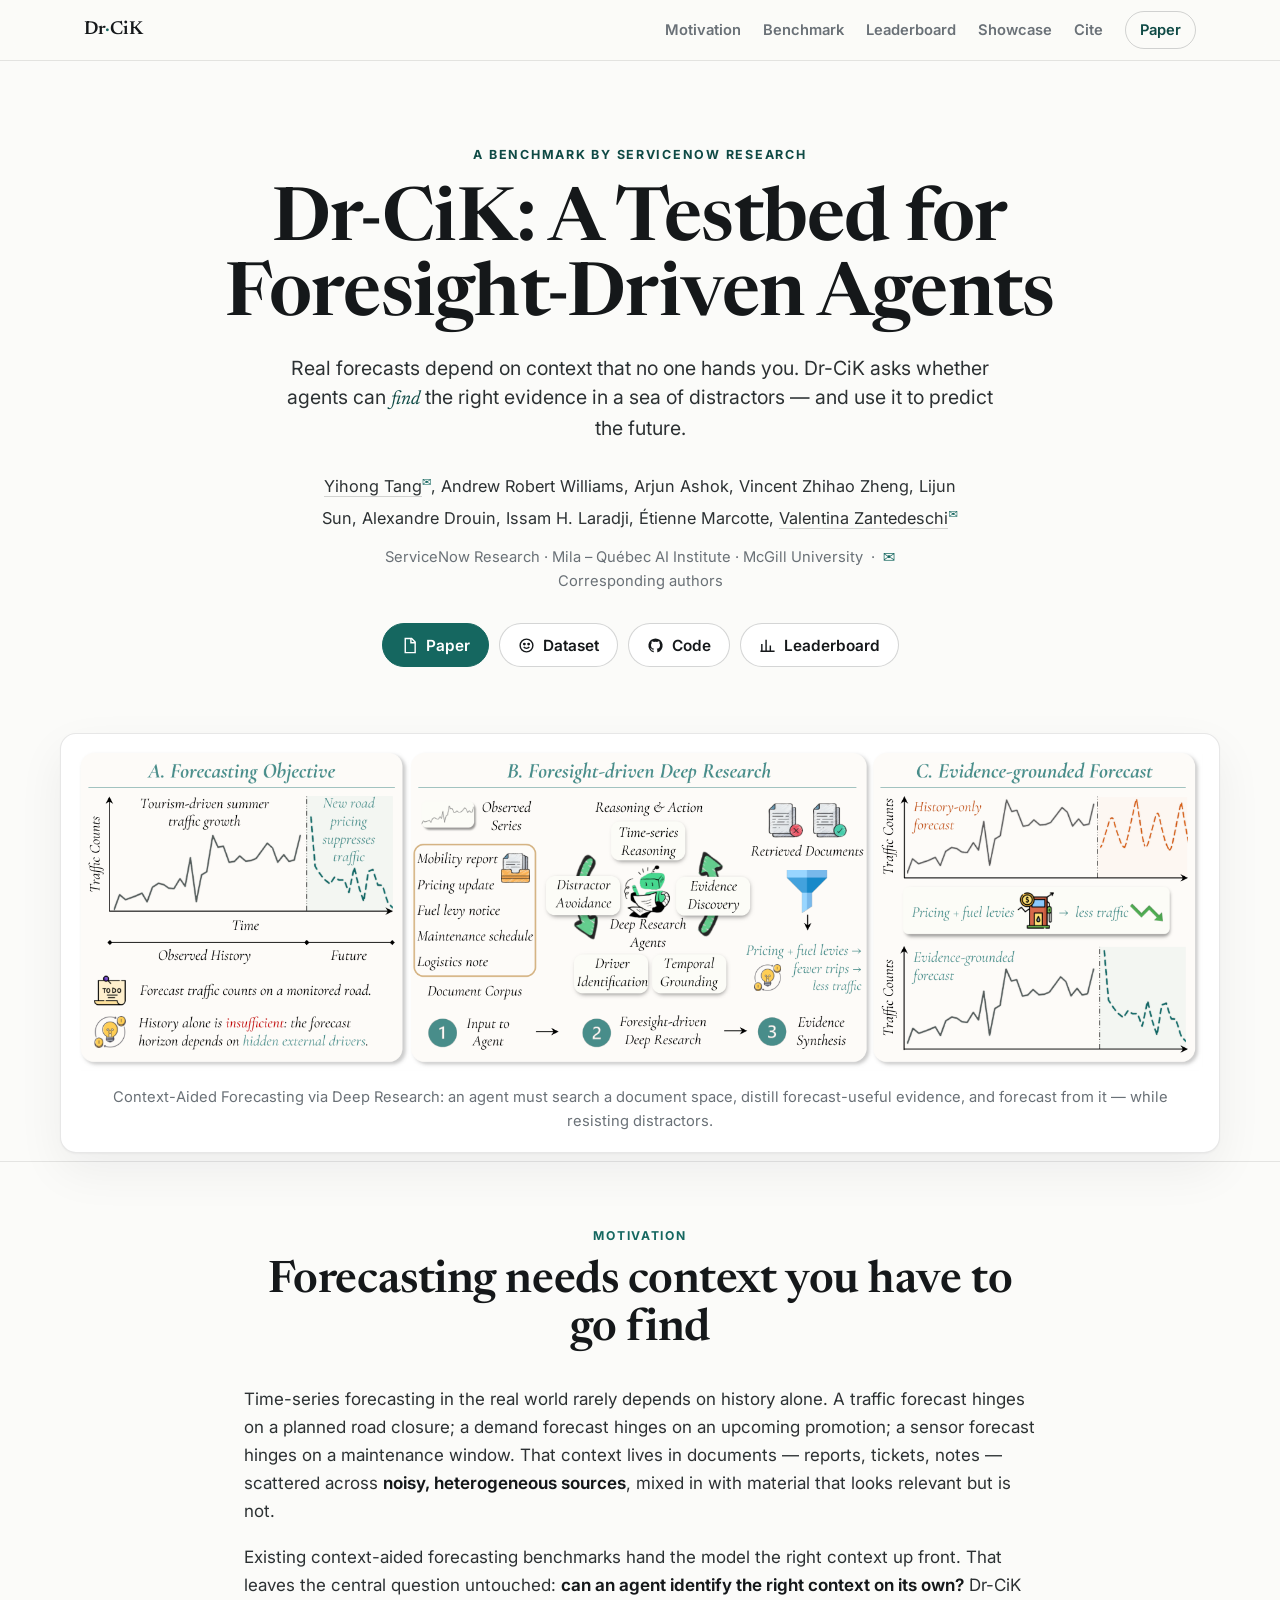
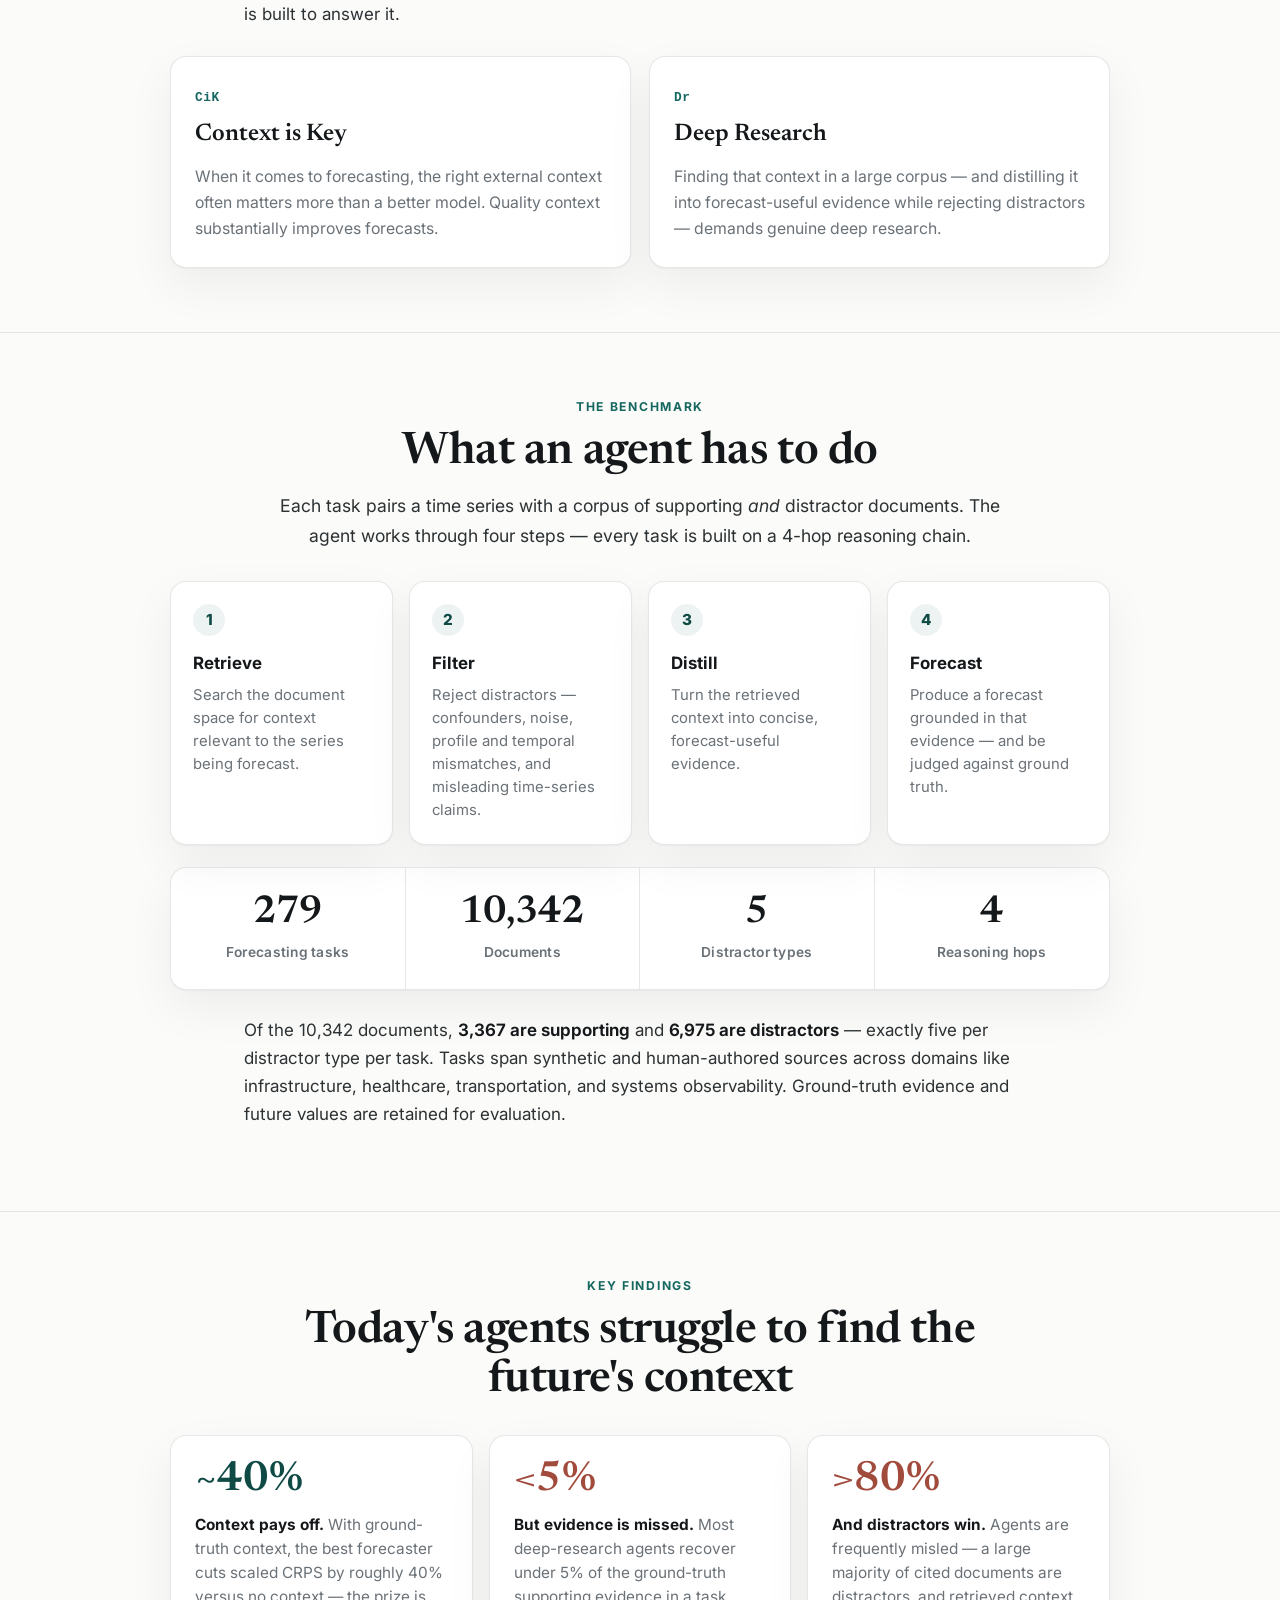
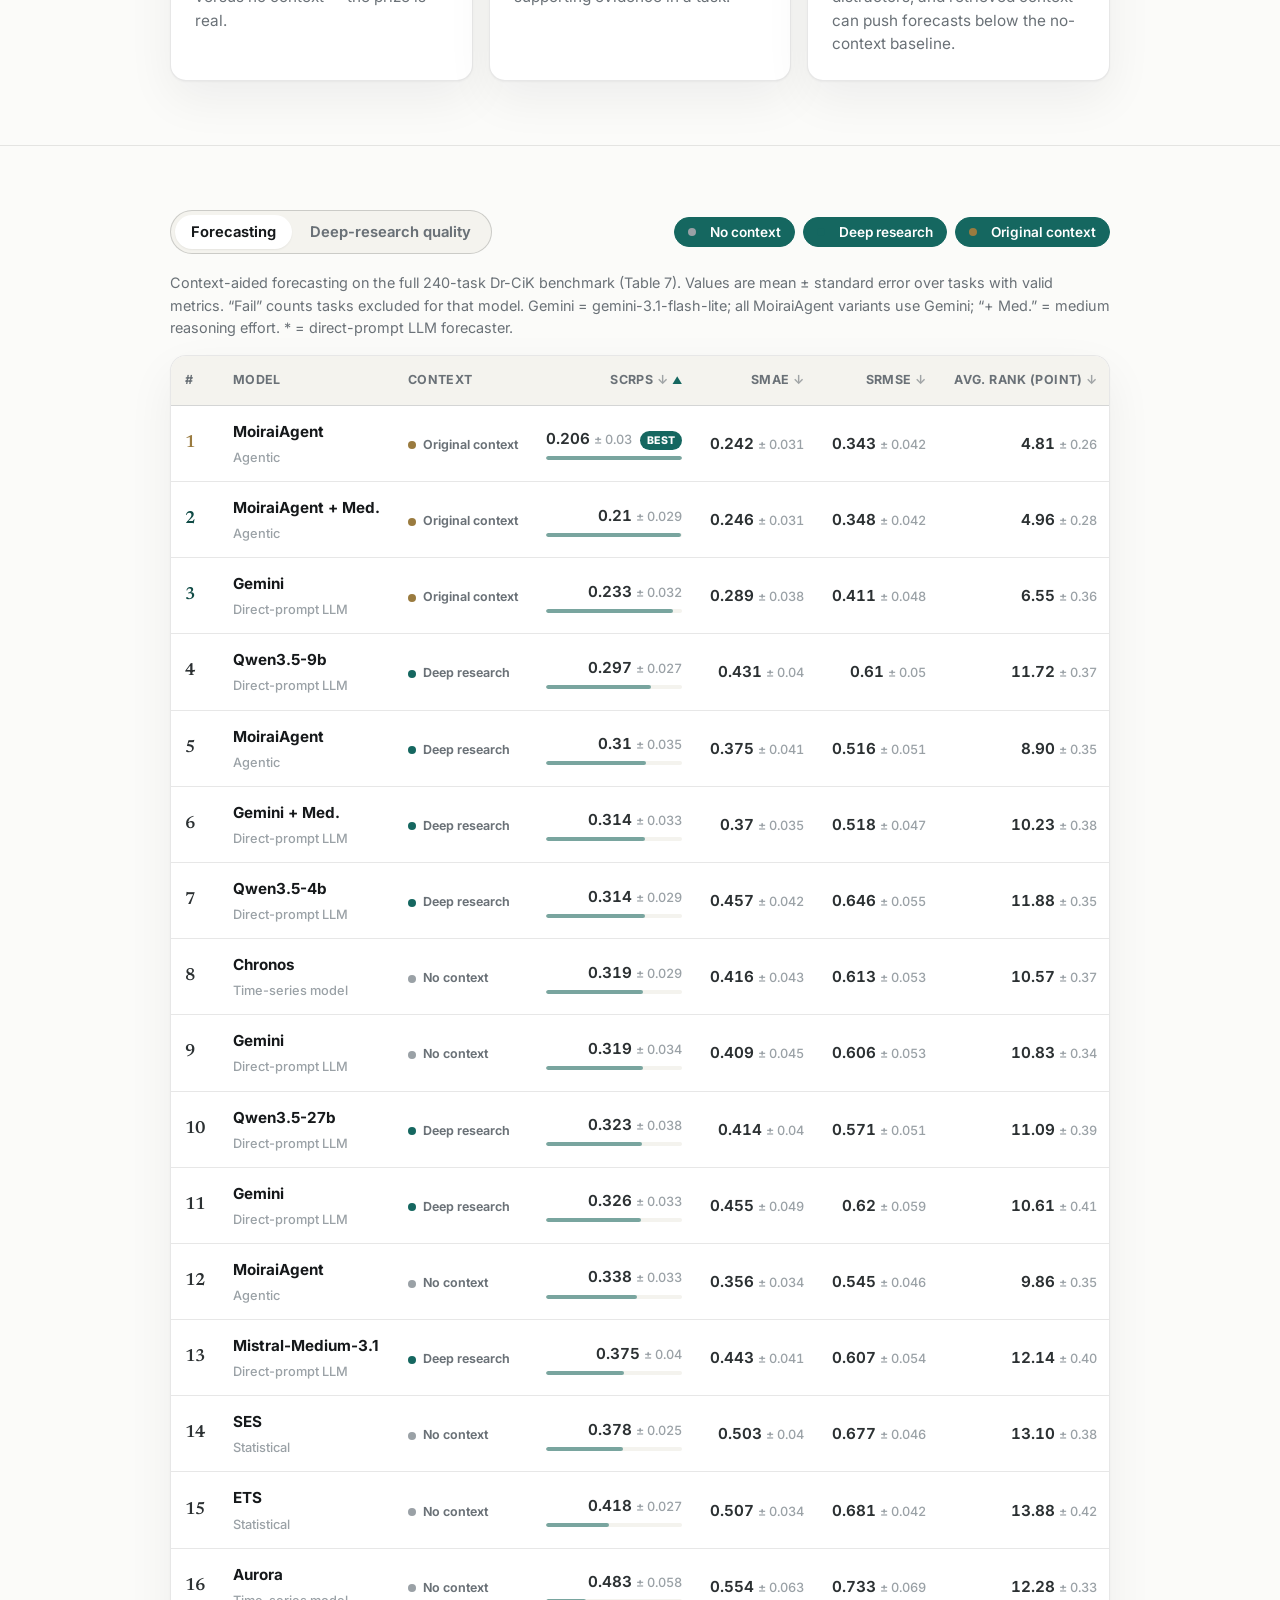
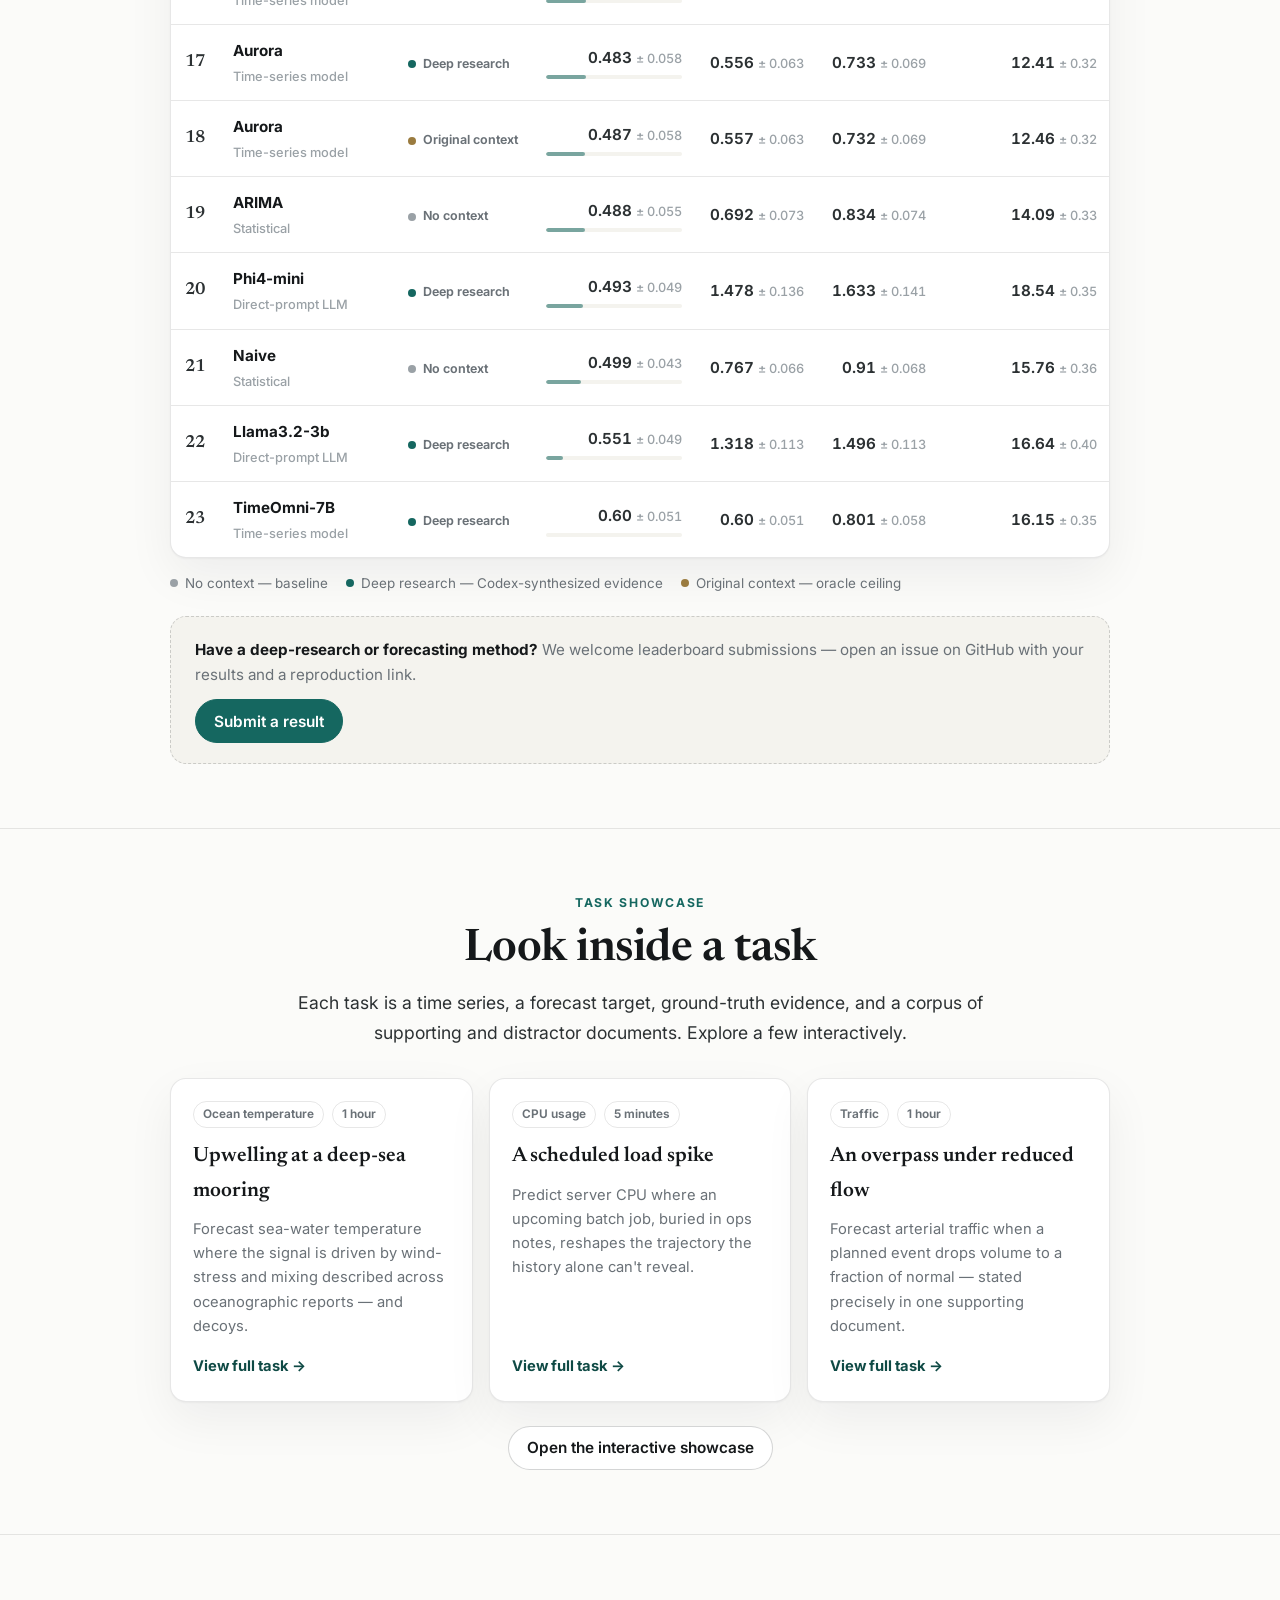
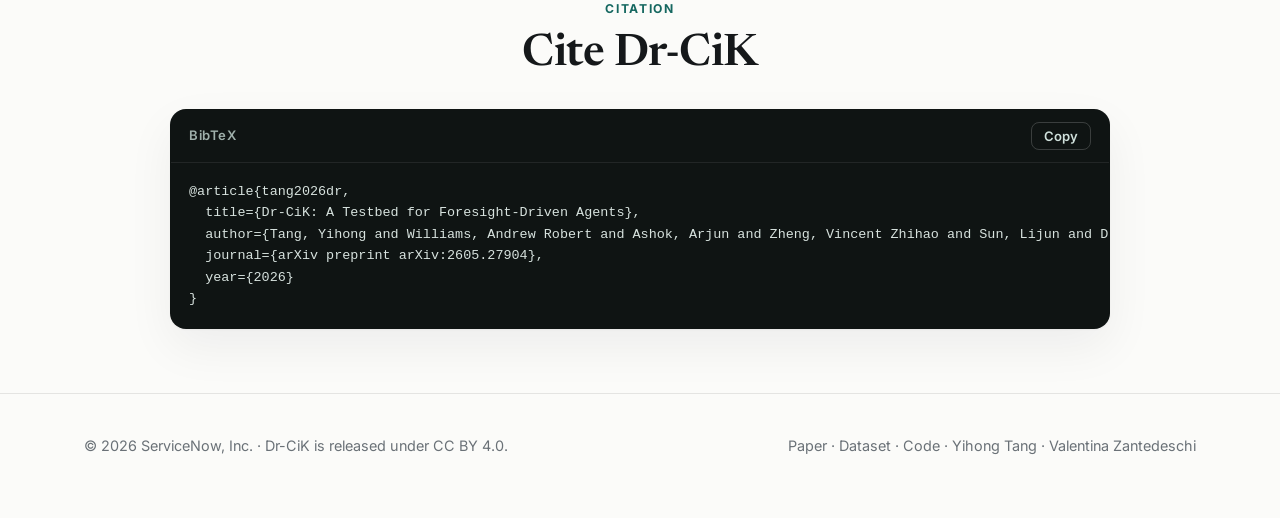
==== docs/index.html @ 54c05744 "Project page: widen frame to 1160px so the forecasting leaderboard fits fully (content column 940px)" ====
<!doctype html>
<html lang="en">
  <head>
    <meta charset="utf-8" />
    <meta name="viewport" content="width=device-width, initial-scale=1" />
    <title>Dr-CiK: A Testbed for Foresight-Driven Agents</title>
    <meta
      name="description"
      content="Dr-CiK is a benchmark for foresight-driven agents: can they retrieve forecasting-relevant context from a noisy document corpus, filter out distractors, and forecast from the evidence they find?"
    />
    <meta property="og:title" content="Dr-CiK: A Testbed for Foresight-Driven Agents" />
    <meta
      property="og:description"
      content="A benchmark for agents that must discover the right context to predict the future."
    />
    <meta property="og:type" content="website" />
    <link rel="preconnect" href="https://fonts.googleapis.com" />
    <link rel="preconnect" href="https://fonts.gstatic.com" crossorigin />
    <link
      href="https://fonts.googleapis.com/css2?family=Inter:wght@400;500;600;700;800&family=Newsreader:ital,opsz,wght@0,6..72,400;0,6..72,500;0,6..72,600;1,6..72,400;1,6..72,500&display=swap"
      rel="stylesheet"
    />
    <link rel="stylesheet" href="static/css/project.css?v=4" />
  </head>
  <body>
    <!-- ===== top nav ===== -->
    <nav class="site-nav">
      <div class="wrap">
        <a class="brand" href="#top">Dr<span class="dot">·</span>CiK</a>
        <div class="nav-links">
          <a href="#motivation">Motivation</a>
          <a href="#benchmark">Benchmark</a>
          <a href="#leaderboard">Leaderboard</a>
          <a href="#showcase">Showcase</a>
          <a href="#cite">Cite</a>
          <a class="nav-cta" href="https://arxiv.org/abs/2605.27904">Paper</a>
        </div>
      </div>
    </nav>

    <!-- ===== hero ===== -->
    <header id="top">
      <div class="wrap hero">
        <span class="eyebrow">A benchmark by ServiceNow Research</span>
        <h1>Dr-CiK: A Testbed for Foresight-Driven Agents</h1>
        <p class="tagline">
          Real forecasts depend on context that no one hands you. Dr-CiK asks whether agents can
          <em>find</em> the right evidence in a sea of distractors — and use it to predict the future.
        </p>

        <!-- NOTE: corresponding author marked with ✉. Per-author affiliations can be added as
             superscripts (e.g. <sup class="sup">1</sup>) once confirmed. -->
        <p class="authors">
          <a href="mailto:yihong.tang@servicenow.com">Yihong Tang</a><span class="sup">✉</span>,
          <span>Andrew Robert Williams</span>,
          <span>Arjun Ashok</span>,
          <span>Vincent Zhihao Zheng</span>,
          <span>Lijun Sun</span>,
          <span>Alexandre Drouin</span>,
          <span>Issam H. Laradji</span>,
          <span>Étienne Marcotte</span>,
          <a href="mailto:valentina.zantedeschi@servicenow.com">Valentina Zantedeschi</a><span class="sup">✉</span>
        </p>
        <p class="affil">
          ServiceNow Research · Mila – Québec AI Institute · McGill University
          &nbsp;·&nbsp; <span class="sup">✉</span> Corresponding authors
        </p>

        <div class="badges">
          <a class="badge solid" href="https://arxiv.org/abs/2605.27904">
            <svg viewBox="0 0 24 24" fill="none" stroke="currentColor" stroke-width="2"><path d="M6 2h9l5 5v15H6z"/><path d="M14 2v6h6"/></svg>
            Paper
          </a>
          <a class="badge" href="https://huggingface.co/datasets/ServiceNow/Dr-CiK">
            <svg viewBox="0 0 24 24" fill="none" stroke="currentColor" stroke-width="2"><circle cx="12" cy="12" r="9"/><path d="M8 14s1.5 2 4 2 4-2 4-2"/><circle cx="9" cy="10" r="1" fill="currentColor"/><circle cx="15" cy="10" r="1" fill="currentColor"/></svg>
            Dataset
          </a>
          <a class="badge" href="https://github.com/ServiceNow/Dr-CiK">
            <svg viewBox="0 0 24 24" fill="currentColor"><path d="M12 2a10 10 0 0 0-3.16 19.49c.5.09.68-.22.68-.48v-1.7c-2.78.6-3.37-1.34-3.37-1.34-.45-1.16-1.1-1.47-1.1-1.47-.9-.62.07-.6.07-.6 1 .07 1.53 1.03 1.53 1.03.89 1.52 2.34 1.08 2.91.83.09-.65.35-1.08.63-1.33-2.22-.25-4.55-1.11-4.55-4.94 0-1.09.39-1.98 1.03-2.68-.1-.25-.45-1.27.1-2.65 0 0 .84-.27 2.75 1.02a9.5 9.5 0 0 1 5 0c1.91-1.29 2.75-1.02 2.75-1.02.55 1.38.2 2.4.1 2.65.64.7 1.03 1.59 1.03 2.68 0 3.84-2.34 4.69-4.57 4.94.36.31.68.92.68 1.85v2.74c0 .27.18.58.69.48A10 10 0 0 0 12 2z"/></svg>
            Code
          </a>
          <a class="badge" href="#leaderboard">
            <svg viewBox="0 0 24 24" fill="none" stroke="currentColor" stroke-width="2"><path d="M4 20V10M10 20V4M16 20v-8M22 20H2"/></svg>
            Leaderboard
          </a>
        </div>
      </div>

      <div class="wrap teaser">
        <div class="figure-card">
          <img src="static/assets/overview.png" alt="Overview of Context-Aided Forecasting via Deep Research" />
          <p class="figure-cap">
            Context-Aided Forecasting via Deep Research: an agent must search a document space,
            distill forecast-useful evidence, and forecast from it — while resisting distractors.
          </p>
        </div>
      </div>
    </header>

    <main>
      <!-- ===== motivation ===== -->
      <section class="section" id="motivation">
        <div class="section-head">
          <span class="section-kicker">Motivation</span>
          <h2>Forecasting needs context you have to go find</h2>
        </div>
        <div class="prose">
          <p>
            Time-series forecasting in the real world rarely depends on history alone. A traffic
            forecast hinges on a planned road closure; a demand forecast hinges on an upcoming
            promotion; a sensor forecast hinges on a maintenance window. That context lives in
            documents — reports, tickets, notes — scattered across <strong>noisy, heterogeneous
            sources</strong>, mixed in with material that looks relevant but is not.
          </p>
          <p>
            Existing context-aided forecasting benchmarks hand the model the right context up front.
            That leaves the central question untouched: <strong>can an agent identify the right
            context on its own?</strong> Dr-CiK is built to answer it.
          </p>
        </div>

        <div class="def-row" style="margin-top: 28px;">
          <div class="def-card">
            <span class="tag">CiK</span>
            <h3>Context is Key</h3>
            <p>When it comes to forecasting, the right external context often matters more than a
              better model. Quality context substantially improves forecasts.</p>
          </div>
          <div class="def-card">
            <span class="tag">Dr</span>
            <h3>Deep Research</h3>
            <p>Finding that context in a large corpus — and distilling it into forecast-useful
              evidence while rejecting distractors — demands genuine deep research.</p>
          </div>
        </div>
      </section>

      <!-- ===== benchmark ===== -->
      <section class="section" id="benchmark">
        <div class="section-head">
          <span class="section-kicker">The benchmark</span>
          <h2>What an agent has to do</h2>
          <p class="lede">
            Each task pairs a time series with a corpus of supporting <em>and</em> distractor
            documents. The agent works through four steps — every task is built on a 4-hop
            reasoning chain.
          </p>
        </div>

        <div class="steps">
          <div class="step">
            <span class="num">1</span>
            <h3>Retrieve</h3>
            <p>Search the document space for context relevant to the series being forecast.</p>
          </div>
          <div class="step">
            <span class="num">2</span>
            <h3>Filter</h3>
            <p>Reject distractors — confounders, noise, profile and temporal mismatches, and
              misleading time-series claims.</p>
          </div>
          <div class="step">
            <span class="num">3</span>
            <h3>Distill</h3>
            <p>Turn the retrieved context into concise, forecast-useful evidence.</p>
          </div>
          <div class="step">
            <span class="num">4</span>
            <h3>Forecast</h3>
            <p>Produce a forecast grounded in that evidence — and be judged against ground truth.</p>
          </div>
        </div>

        <div class="stats" style="margin-top: 22px;">
          <div class="stat"><div class="big">279</div><div class="lab">Forecasting tasks</div></div>
          <div class="stat"><div class="big">10,342</div><div class="lab">Documents</div></div>
          <div class="stat"><div class="big">5</div><div class="lab">Distractor types</div></div>
          <div class="stat"><div class="big">4</div><div class="lab">Reasoning hops</div></div>
        </div>

        <div class="prose" style="margin-top: 26px;">
          <p>
            Of the 10,342 documents, <strong>3,367 are supporting</strong> and <strong>6,975 are
            distractors</strong> — exactly five per distractor type per task. Tasks span synthetic and
            human-authored sources across domains like infrastructure, healthcare, transportation,
            and systems observability. Ground-truth evidence and future values are retained for
            evaluation.
          </p>
        </div>
      </section>

      <!-- ===== findings ===== -->
      <section class="section" id="findings">
        <div class="section-head">
          <span class="section-kicker">Key findings</span>
          <h2>Today's agents struggle to find the future's context</h2>
        </div>
        <div class="findings">
          <div class="finding">
            <div class="metric">~40%</div>
            <p><strong>Context pays off.</strong> With ground-truth context, the best forecaster cuts
              scaled CRPS by roughly 40% versus no context — the prize is real.</p>
          </div>
          <div class="finding">
            <div class="metric warn">&lt;5%</div>
            <p><strong>But evidence is missed.</strong> Most deep-research agents recover under 5% of
              the ground-truth supporting evidence in a task.</p>
          </div>
          <div class="finding">
            <div class="metric warn">&gt;80%</div>
            <p><strong>And distractors win.</strong> Agents are frequently misled — a large majority of
              cited documents are distractors, and retrieved context can push forecasts below the
              no-context baseline.</p>
          </div>
        </div>
      </section>

      <!-- ===== leaderboard ===== -->
      <section class="section" id="leaderboard">
        <div class="section-head">
          <span class="section-kicker">Leaderboard</span>
          <h2>Results</h2>
          <p class="lede">
            Baselines reported in the paper. Toggle between end-to-end <strong>forecasting</strong> and
            standalone <strong>deep-research quality</strong>; sort any column.
          </p>
        </div>
        <div id="leaderboard"></div>
      </section>

      <!-- ===== showcase ===== -->
      <section class="section" id="showcase">
        <div class="section-head">
          <span class="section-kicker">Task showcase</span>
          <h2>Look inside a task</h2>
          <p class="lede">
            Each task is a time series, a forecast target, ground-truth evidence, and a corpus of
            supporting and distractor documents. Explore a few interactively.
          </p>
        </div>
        <div class="case-grid">
          <a class="case-card" href="showcase/index.html?task=task_1">
            <div class="case-meta"><span class="mini-chip">Ocean temperature</span><span class="mini-chip">1 hour</span></div>
            <h3>Upwelling at a deep-sea mooring</h3>
            <p>Forecast sea-water temperature where the signal is driven by wind-stress and mixing
              described across oceanographic reports — and decoys.</p>
            <span class="case-link">View full task →</span>
          </a>
          <a class="case-card" href="showcase/index.html?task=task_201">
            <div class="case-meta"><span class="mini-chip">CPU usage</span><span class="mini-chip">5 minutes</span></div>
            <h3>A scheduled load spike</h3>
            <p>Predict server CPU where an upcoming batch job, buried in ops notes, reshapes the
              trajectory the history alone can't reveal.</p>
            <span class="case-link">View full task →</span>
          </a>
          <a class="case-card" href="showcase/index.html?task=task_110">
            <div class="case-meta"><span class="mini-chip">Traffic</span><span class="mini-chip">1 hour</span></div>
            <h3>An overpass under reduced flow</h3>
            <p>Forecast arterial traffic when a planned event drops volume to a fraction of normal —
              stated precisely in one supporting document.</p>
            <span class="case-link">View full task →</span>
          </a>
        </div>
        <div style="text-align:center; margin-top: 24px;">
          <a class="badge" href="showcase/index.html">Open the interactive showcase</a>
        </div>
      </section>

      <!-- ===== citation ===== -->
      <section class="section" id="cite">
        <div class="section-head">
          <span class="section-kicker">Citation</span>
          <h2>Cite Dr-CiK</h2>
        </div>
        <div class="cite-card">
          <div class="cite-head">
            <span>BibTeX</span>
            <button class="copy-btn" id="copy-cite">Copy</button>
          </div>
          <pre id="cite-text">@article{tang2026dr,
  title={Dr-CiK: A Testbed for Foresight-Driven Agents},
  author={Tang, Yihong and Williams, Andrew Robert and Ashok, Arjun and Zheng, Vincent Zhihao and Sun, Lijun and Drouin, Alexandre and Laradji, Issam H and Marcotte, {\'E}tienne and Zantedeschi, Valentina},
  journal={arXiv preprint arXiv:2605.27904},
  year={2026}
}</pre>
        </div>
      </section>
    </main>

    <!-- ===== footer ===== -->
    <footer class="site-footer">
      <div class="wrap">
        <div>© 2026 ServiceNow, Inc. · Dr-CiK is released under CC BY 4.0.</div>
        <div>
          <a href="https://arxiv.org/abs/2605.27904">Paper</a> ·
          <a href="https://huggingface.co/datasets/ServiceNow/Dr-CiK">Dataset</a> ·
          <a href="https://github.com/ServiceNow/Dr-CiK">Code</a> ·
          <a href="mailto:yihong.tang@servicenow.com">Yihong Tang</a> ·
          <a href="mailto:valentina.zantedeschi@servicenow.com">Valentina Zantedeschi</a>
        </div>
      </div>
    </footer>

    <script src="static/data/leaderboard.js"></script>
    <script src="static/js/leaderboard.js"></script>
    <script>
      // copy citation
      (function () {
        var btn = document.getElementById("copy-cite");
        if (!btn) return;
        btn.addEventListener("click", function () {
          var text = document.getElementById("cite-text").innerText;
          navigator.clipboard.writeText(text).then(function () {
            var old = btn.textContent;
            btn.textContent = "Copied!";
            setTimeout(function () { btn.textContent = old; }, 1400);
          });
        });
      })();
    </script>
  </body>
</html>
---- docs/static/css/project.css ----
/* ============================================================
   Dr-CiK project page
   Clean, light, editorial-minimal. Warm neutral paper + one
   restrained teal-ink accent. Serif display + Inter body.
   ============================================================ */

:root {
  --bg: #fbfbf9;
  --bg-soft: #f4f3ee;
  --surface: #ffffff;
  --ink: #15181a;
  --ink-soft: #2c3133;
  --muted: #6a7177;
  --faint: #9aa1a6;
  --line: rgba(21, 24, 26, 0.10);
  --line-strong: rgba(21, 24, 26, 0.18);
  --accent: #156760;
  --accent-dark: #0f4a45;
  --accent-soft: rgba(21, 103, 96, 0.08);
  --gold: #9a7b3f;
  --bad: #a14b3c;
  --max: 1160px;
  --content: 940px;
  --radius: 16px;
  --radius-sm: 10px;
  --shadow: 0 1px 2px rgba(21, 24, 26, 0.04), 0 18px 48px rgba(21, 24, 26, 0.06);
  --serif: "Newsreader", Georgia, "Times New Roman", serif;
  --sans: Inter, ui-sans-serif, system-ui, -apple-system, BlinkMacSystemFont, "Segoe UI", sans-serif;
  --mono: ui-monospace, SFMono-Regular, Menlo, Consolas, "Liberation Mono", monospace;
}

* { box-sizing: border-box; }
html { scroll-behavior: smooth; }
body {
  margin: 0;
  color: var(--ink);
  font-family: var(--sans);
  font-size: 17px;
  line-height: 1.65;
  background: var(--bg);
  -webkit-font-smoothing: antialiased;
  text-rendering: optimizeLegibility;
}
a { color: var(--accent-dark); text-decoration: none; }
a:hover { color: var(--accent); }
img { max-width: 100%; }
h1, h2, h3, h4, p { margin-top: 0; }

.wrap { max-width: var(--max); margin: 0 auto; padding: 0 24px; }

/* ---------- top nav ---------- */
.site-nav {
  position: sticky;
  top: 0;
  z-index: 50;
  background: rgba(251, 251, 249, 0.86);
  backdrop-filter: saturate(150%) blur(10px);
  border-bottom: 1px solid var(--line);
}
.site-nav .wrap {
  display: flex;
  align-items: center;
  justify-content: space-between;
  height: 60px;
  gap: 18px;
}
.brand { font-family: var(--serif); font-weight: 600; font-size: 1.18rem; letter-spacing: 0.1px; color: var(--ink); }
.brand .dot { color: var(--accent); }
.nav-links { display: flex; gap: 22px; align-items: center; font-size: 0.92rem; font-weight: 600; }
.nav-links a { color: var(--muted); }
.nav-links a:hover { color: var(--ink); }
.nav-links .nav-cta {
  border: 1px solid var(--line-strong);
  border-radius: 999px;
  padding: 6px 14px;
  color: var(--accent-dark);
}
.nav-links .nav-cta:hover { background: var(--accent); color: #fff; border-color: var(--accent); }
@media (max-width: 760px) { .nav-links a:not(.nav-cta) { display: none; } }

/* ---------- hero ---------- */
.hero { text-align: center; padding: 78px 0 24px; }
.eyebrow {
  display: inline-block;
  margin-bottom: 20px;
  color: var(--accent-dark);
  font-size: 0.78rem;
  font-weight: 700;
  letter-spacing: 0.14em;
  text-transform: uppercase;
}
.hero h1 {
  font-family: var(--serif);
  font-weight: 600;
  font-size: clamp(2.6rem, 6vw, 4.6rem);
  line-height: 1.02;
  letter-spacing: -0.01em;
  margin: 0 auto 18px;
  max-width: 22ch;
}
.hero .tagline {
  max-width: 60ch;
  margin: 0 auto 12px;
  color: var(--ink-soft);
  font-size: 1.22rem;
  line-height: 1.5;
}
.hero .tagline em { font-family: var(--serif); font-style: italic; color: var(--accent-dark); }

/* authors */
.authors { max-width: 64ch; margin: 26px auto 6px; color: var(--ink-soft); font-size: 1.02rem; line-height: 2; }
.authors a { color: var(--ink-soft); border-bottom: 1px solid var(--line-strong); }
.authors a:hover { color: var(--accent); }
.authors .sup { color: var(--accent); font-size: 0.7em; vertical-align: super; font-weight: 700; }
.affil { max-width: 60ch; margin: 10px auto 0; color: var(--muted); font-size: 0.92rem; }
.affil .sup { color: var(--accent); font-weight: 700; }

/* link badges */
.badges { display: flex; flex-wrap: wrap; gap: 10px; justify-content: center; margin: 30px 0 8px; }
.badge {
  display: inline-flex;
  align-items: center;
  gap: 8px;
  min-height: 44px;
  padding: 0 18px;
  border: 1px solid var(--line-strong);
  border-radius: 999px;
  background: var(--surface);
  color: var(--ink);
  font-weight: 600;
  font-size: 0.96rem;
  transition: transform 120ms ease, border-color 120ms ease, background 120ms ease;
}
.badge:hover { transform: translateY(-1px); border-color: var(--accent); color: var(--accent-dark); }
.badge.solid { background: var(--accent); border-color: var(--accent); color: #fff; }
.badge.solid:hover { background: var(--accent-dark); color: #fff; }
.badge svg { width: 17px; height: 17px; }

/* ---------- figure ---------- */
.teaser { padding: 34px 0 8px; }
.figure-card {
  border: 1px solid var(--line);
  border-radius: var(--radius);
  background: var(--surface);
  box-shadow: var(--shadow);
  padding: 16px;
}
.figure-card img { display: block; width: 100%; border-radius: 8px; }
.figure-cap { margin: 14px 6px 2px; text-align: center; color: var(--muted); font-size: 0.92rem; }

/* ---------- sections ---------- */
.section { padding: 64px 0; border-top: 1px solid var(--line); }
.section-head { max-width: 70ch; margin: 0 auto 30px; text-align: center; }
.section-kicker {
  display: block; margin-bottom: 12px;
  color: var(--accent); font-size: 0.76rem; font-weight: 700;
  letter-spacing: 0.14em; text-transform: uppercase;
}
.section h2 {
  font-family: var(--serif); font-weight: 600;
  font-size: clamp(2rem, 4vw, 2.8rem); line-height: 1.08; letter-spacing: -0.01em;
  margin: 0 0 14px;
}
.section h2.left, .section-head.left { text-align: left; margin-left: 0; }
.lede { color: var(--ink-soft); font-size: 1.1rem; line-height: 1.7; }
.prose { max-width: 70ch; margin: 0 auto; color: var(--ink-soft); }
.prose p { margin: 0 0 1.1em; }
.prose strong { color: var(--ink); font-weight: 650; }

/* ---------- motivation pull / definition ---------- */
.def-row { display: grid; grid-template-columns: 1fr 1fr; gap: 18px; margin-top: 8px; }
.def-card {
  border: 1px solid var(--line); border-radius: var(--radius);
  background: var(--surface); padding: 24px; box-shadow: var(--shadow);
}
.def-card .tag { font-family: var(--mono); font-size: 0.8rem; color: var(--accent); font-weight: 600; letter-spacing: 0.04em; }
.def-card h3 { font-family: var(--serif); font-size: 1.5rem; font-weight: 600; margin: 6px 0 10px; }
.def-card p { margin: 0; color: var(--muted); font-size: 0.99rem; }
@media (max-width: 760px) { .def-row { grid-template-columns: 1fr; } }

/* ---------- pipeline / how it works ---------- */
.steps { display: grid; grid-template-columns: repeat(4, 1fr); gap: 16px; margin-top: 12px; }
.step {
  border: 1px solid var(--line); border-radius: var(--radius);
  background: var(--surface); padding: 22px; box-shadow: var(--shadow);
}
.step .num {
  display: inline-flex; width: 32px; height: 32px; align-items: center; justify-content: center;
  border-radius: 999px; background: var(--accent-soft); color: var(--accent-dark);
  font-weight: 800; font-size: 0.95rem; margin-bottom: 14px;
}
.step h3 { font-size: 1.06rem; font-weight: 700; margin: 0 0 6px; }
.step p { margin: 0; color: var(--muted); font-size: 0.93rem; line-height: 1.55; }
@media (max-width: 900px) { .steps { grid-template-columns: repeat(2, 1fr); } }
@media (max-width: 520px) { .steps { grid-template-columns: 1fr; } }

/* ---------- stats strip ---------- */
.stats { display: grid; grid-template-columns: repeat(4, 1fr); gap: 0; border: 1px solid var(--line); border-radius: var(--radius); background: var(--surface); overflow: hidden; box-shadow: var(--shadow); }
.stat { padding: 26px 20px; text-align: center; border-right: 1px solid var(--line); }
.stat:last-child { border-right: 0; }
.stat .big { font-family: var(--serif); font-size: 2.4rem; font-weight: 600; line-height: 1; color: var(--ink); }
.stat .lab { margin-top: 8px; color: var(--muted); font-size: 0.86rem; font-weight: 600; letter-spacing: 0.02em; }
@media (max-width: 760px) {
  .stats { grid-template-columns: repeat(2, 1fr); }
  .stat:nth-child(2) { border-right: 0; }
  .stat:nth-child(1), .stat:nth-child(2) { border-bottom: 1px solid var(--line); }
}

/* ---------- findings ---------- */
.findings { display: grid; grid-template-columns: repeat(3, 1fr); gap: 16px; margin-top: 8px; }
.finding {
  border: 1px solid var(--line); border-radius: var(--radius);
  background: var(--surface); padding: 24px; box-shadow: var(--shadow);
}
.finding .metric { font-family: var(--serif); font-size: 2.6rem; font-weight: 600; line-height: 1; color: var(--accent-dark); }
.finding .metric.warn { color: var(--bad); }
.finding p { margin: 12px 0 0; color: var(--muted); font-size: 0.96rem; line-height: 1.55; }
.finding p strong { color: var(--ink); }
@media (max-width: 820px) { .findings { grid-template-columns: 1fr; } }

/* ============================================================
   Leaderboard
   ============================================================ */
.lb-toolbar { display: flex; flex-wrap: wrap; gap: 14px; align-items: center; justify-content: space-between; margin-bottom: 18px; }
.seg {
  display: inline-flex; padding: 4px; gap: 2px;
  border: 1px solid var(--line-strong); border-radius: 999px; background: var(--bg-soft);
}
.seg button {
  border: 0; background: transparent; cursor: pointer;
  padding: 8px 16px; border-radius: 999px;
  color: var(--muted); font-weight: 650; font-size: 0.92rem; font-family: var(--sans);
  transition: all 120ms ease;
}
.seg button.active { background: var(--surface); color: var(--ink); box-shadow: 0 1px 2px rgba(0,0,0,0.06); }
.lb-filters { display: flex; flex-wrap: wrap; gap: 8px; align-items: center; }
.chip-toggle {
  border: 1px solid var(--line-strong); background: var(--surface); cursor: pointer;
  padding: 6px 13px; border-radius: 999px; font-size: 0.85rem; font-weight: 600; color: var(--muted);
  display: inline-flex; align-items: center; gap: 7px; font-family: var(--sans);
}
.chip-toggle:hover { border-color: var(--accent); color: var(--accent-dark); }
.chip-toggle.active { background: var(--accent); border-color: var(--accent); color: #fff; }
.chip-toggle .swatch { width: 9px; height: 9px; border-radius: 999px; background: currentColor; opacity: 0.8; }

.lb-note { color: var(--muted); font-size: 0.9rem; line-height: 1.55; margin: 0 0 16px; max-width: 90ch; }

.lb-card { border: 1px solid var(--line); border-radius: var(--radius); background: var(--surface); box-shadow: var(--shadow); overflow: hidden; }
.lb-scroll { overflow-x: auto; }
table.lb { width: 100%; border-collapse: collapse; font-size: 0.95rem; }
table.lb thead th {
  position: sticky; top: 0;
  background: var(--bg-soft);
  text-align: right; padding: 14px 14px; white-space: nowrap;
  font-size: 0.78rem; font-weight: 700; letter-spacing: 0.03em; text-transform: uppercase; color: var(--muted);
  border-bottom: 1px solid var(--line-strong);
  cursor: pointer; user-select: none;
}
table.lb thead th.left { text-align: left; }
table.lb thead th.sortable:hover { color: var(--ink); }
table.lb thead th .arrow { color: var(--accent); margin-left: 4px; font-size: 0.8em; }
table.lb tbody td { padding: 13px 14px; text-align: right; white-space: nowrap; border-bottom: 1px solid var(--line); color: var(--ink-soft); }
table.lb tbody td.left { text-align: left; }
table.lb tbody tr:last-child td { border-bottom: 0; }
table.lb tbody tr:hover td { background: var(--accent-soft); }

.rank { font-family: var(--serif); font-size: 1.1rem; font-weight: 600; color: var(--faint); width: 1%; }
.rank.top1 { color: var(--gold); }
.rank.top2, .rank.top3 { color: var(--accent-dark); }

.model-cell { display: flex; flex-direction: column; gap: 3px; }
.model-name { font-weight: 700; color: var(--ink); }
.model-sub { font-size: 0.8rem; color: var(--faint); font-weight: 500; }

.type-tag {
  display: inline-block; padding: 3px 9px; border-radius: 999px;
  font-size: 0.74rem; font-weight: 700; letter-spacing: 0.02em;
  border: 1px solid transparent;
}
.type-agentic { background: rgba(21,103,96,0.10); color: var(--accent-dark); }
.type-direct_llm { background: rgba(70,90,150,0.10); color: #3a4c86; }
.type-ts_model { background: rgba(154,123,63,0.12); color: #7c6230; }
.type-statistical { background: rgba(120,120,128,0.12); color: #5b6066; }
.type-retrieval { background: rgba(150,90,120,0.12); color: #8a4f6c; }

.fam-tag { font-size: 0.78rem; font-weight: 650; color: var(--muted); }
.fam-dot { display: inline-block; width: 8px; height: 8px; border-radius: 999px; margin-right: 7px; vertical-align: middle; }
.fam-no_context { background: #9aa1a6; }
.fam-deep_research { background: var(--accent); }
.fam-original_context { background: var(--gold); }

.metric-cell { font-variant-numeric: tabular-nums; font-weight: 650; color: var(--ink); }
.metric-cell .se { color: var(--faint); font-weight: 500; font-size: 0.84em; }
.metric-primary { position: relative; }
.bar-wrap { position: relative; }
.bar-track { margin-top: 5px; height: 4px; border-radius: 999px; background: var(--bg-soft); overflow: hidden; }
.bar-fill { height: 100%; border-radius: 999px; background: var(--accent); opacity: 0.55; }
.best-pill { display: inline-block; margin-left: 8px; padding: 1px 7px; border-radius: 999px; background: var(--accent); color: #fff; font-size: 0.66rem; font-weight: 800; letter-spacing: 0.03em; vertical-align: middle; }
.fail-cell { color: var(--faint); font-variant-numeric: tabular-nums; }
.fail-cell.has { color: var(--bad); }

.lb-legend { display: flex; flex-wrap: wrap; gap: 18px; margin-top: 14px; color: var(--muted); font-size: 0.84rem; }
.lb-legend span { display: inline-flex; align-items: center; }

.submit-cta {
  margin-top: 22px; border: 1px dashed var(--line-strong); border-radius: var(--radius);
  background: var(--bg-soft); padding: 20px 24px;
  display: flex; flex-wrap: wrap; gap: 12px; align-items: center; justify-content: space-between;
}
.submit-cta p { margin: 0; color: var(--muted); font-size: 0.95rem; }
.submit-cta strong { color: var(--ink); }

/* ---------- showcase preview cards ---------- */
.case-grid { display: grid; grid-template-columns: repeat(3, 1fr); gap: 16px; margin-top: 8px; }
.case-card {
  display: flex; flex-direction: column;
  border: 1px solid var(--line); border-radius: var(--radius);
  background: var(--surface); padding: 22px; box-shadow: var(--shadow);
  transition: transform 120ms ease, border-color 120ms ease;
}
.case-card:hover { transform: translateY(-2px); border-color: var(--accent); }
.case-card .case-meta { display: flex; gap: 8px; flex-wrap: wrap; margin-bottom: 12px; }
.case-card .mini-chip { font-size: 0.74rem; font-weight: 650; color: var(--muted); border: 1px solid var(--line); border-radius: 999px; padding: 3px 9px; }
.case-card h3 { font-family: var(--serif); font-size: 1.3rem; font-weight: 600; margin: 0 0 8px; color: var(--ink); }
.case-card p { margin: 0 0 16px; color: var(--muted); font-size: 0.92rem; flex: 1; }
.case-card .case-link { font-weight: 700; color: var(--accent-dark); font-size: 0.92rem; }
@media (max-width: 820px) { .case-grid { grid-template-columns: 1fr; } }

/* ---------- citation ---------- */
.cite-card {
  border: 1px solid var(--line); border-radius: var(--radius);
  background: #0f1413; color: #e7ece9; box-shadow: var(--shadow); overflow: hidden;
}
.cite-head { display: flex; justify-content: space-between; align-items: center; padding: 12px 18px; border-bottom: 1px solid rgba(255,255,255,0.08); }
.cite-head span { font-size: 0.82rem; color: #9fb0ab; font-weight: 600; letter-spacing: 0.04em; }
.copy-btn { border: 1px solid rgba(255,255,255,0.18); background: transparent; color: #cfe0db; cursor: pointer; padding: 5px 12px; border-radius: 8px; font-size: 0.82rem; font-weight: 600; font-family: var(--sans); }
.copy-btn:hover { background: rgba(255,255,255,0.08); }
.cite-card pre { margin: 0; padding: 18px; overflow-x: auto; font-family: var(--mono); font-size: 0.84rem; line-height: 1.6; color: #d7e2de; }

/* ---------- footer ---------- */
.site-footer { border-top: 1px solid var(--line); padding: 40px 0 60px; color: var(--muted); font-size: 0.9rem; }
.site-footer .wrap { display: flex; flex-wrap: wrap; gap: 14px; justify-content: space-between; align-items: center; }
.site-footer a { color: var(--muted); }
.site-footer a:hover { color: var(--accent); }

/* ---------- width refinement ----------
   Constrain ALL section content to a centered column so nothing runs
   edge-to-edge. The full-width hairline divider (the .section top border)
   is intentional; only the content inside is capped. */
.section { padding-left: 24px; padding-right: 24px; }
.section > * { max-width: var(--content); margin-left: auto; margin-right: auto; }
.section > .section-head { max-width: 70ch; }   /* text column stays narrower */
.section > .prose { max-width: 72ch; }
.section > #leaderboard { max-width: var(--max); } /* data table gets a little more room */
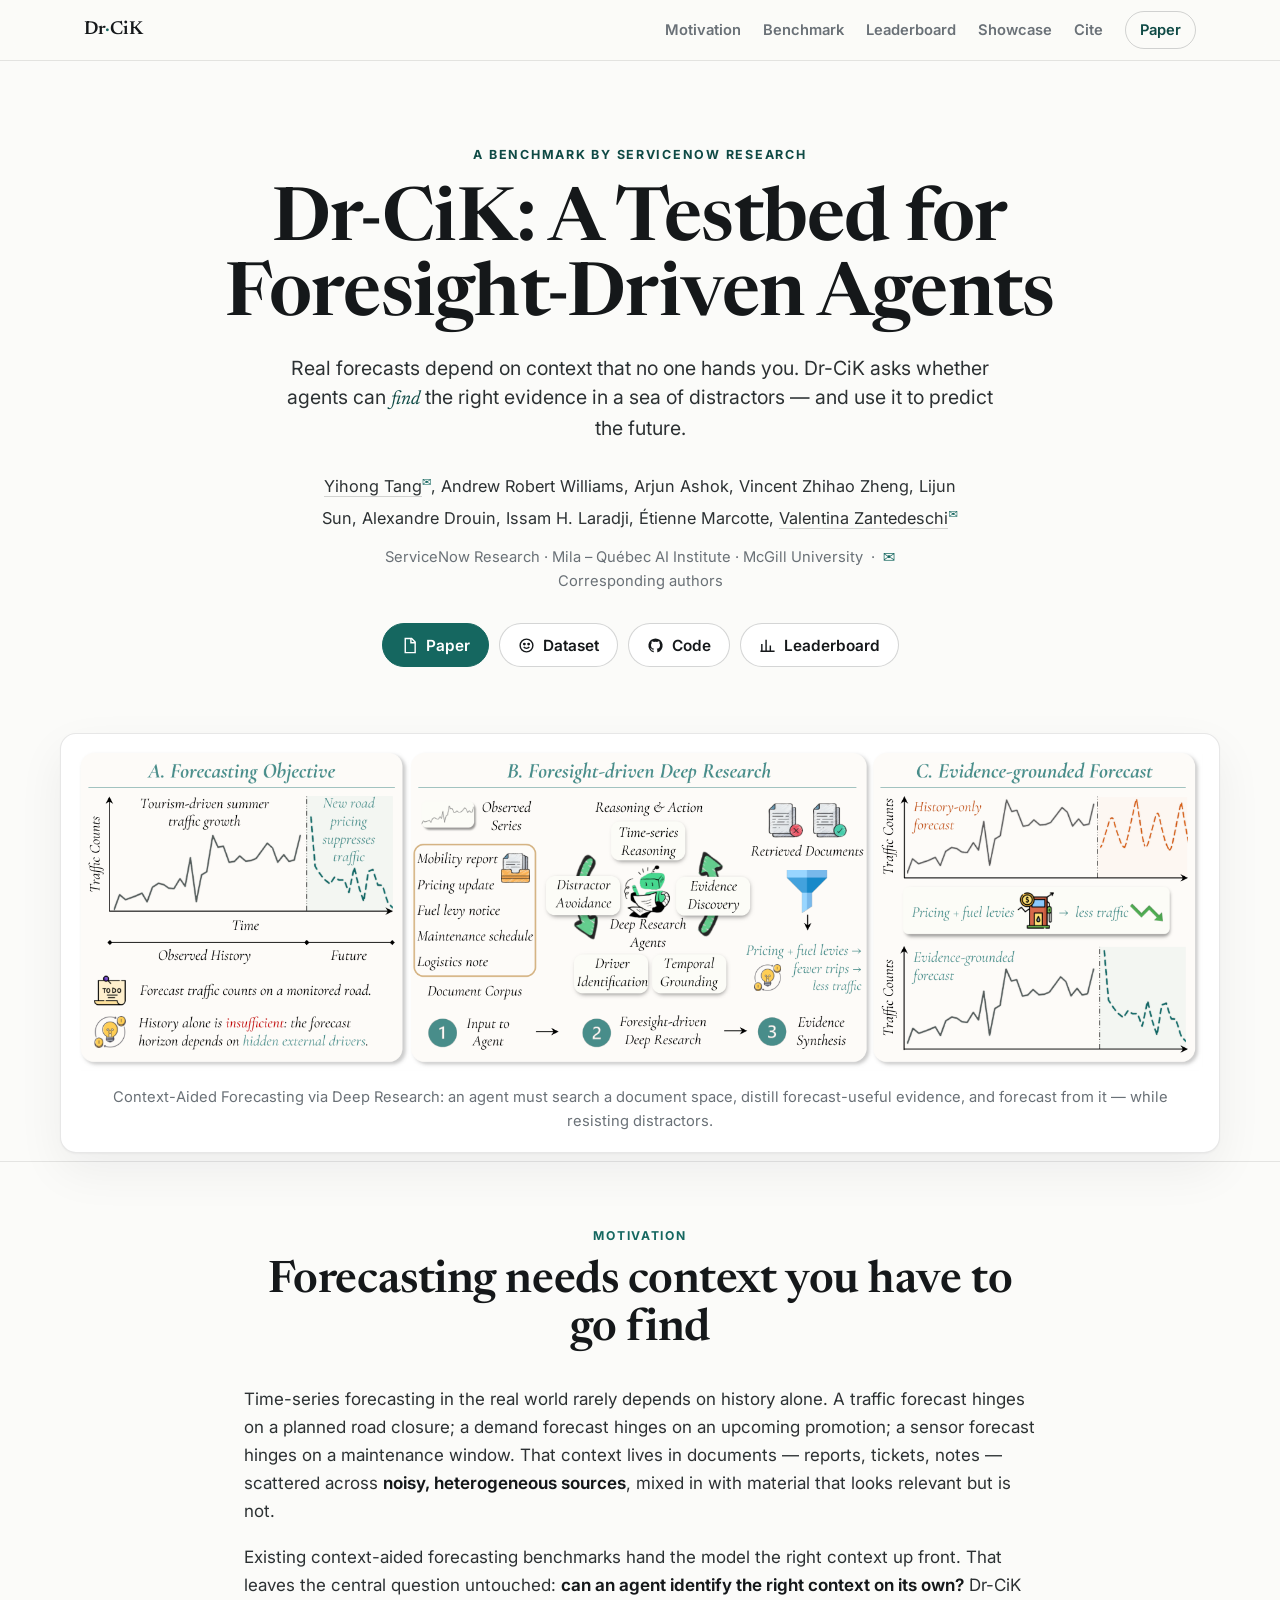
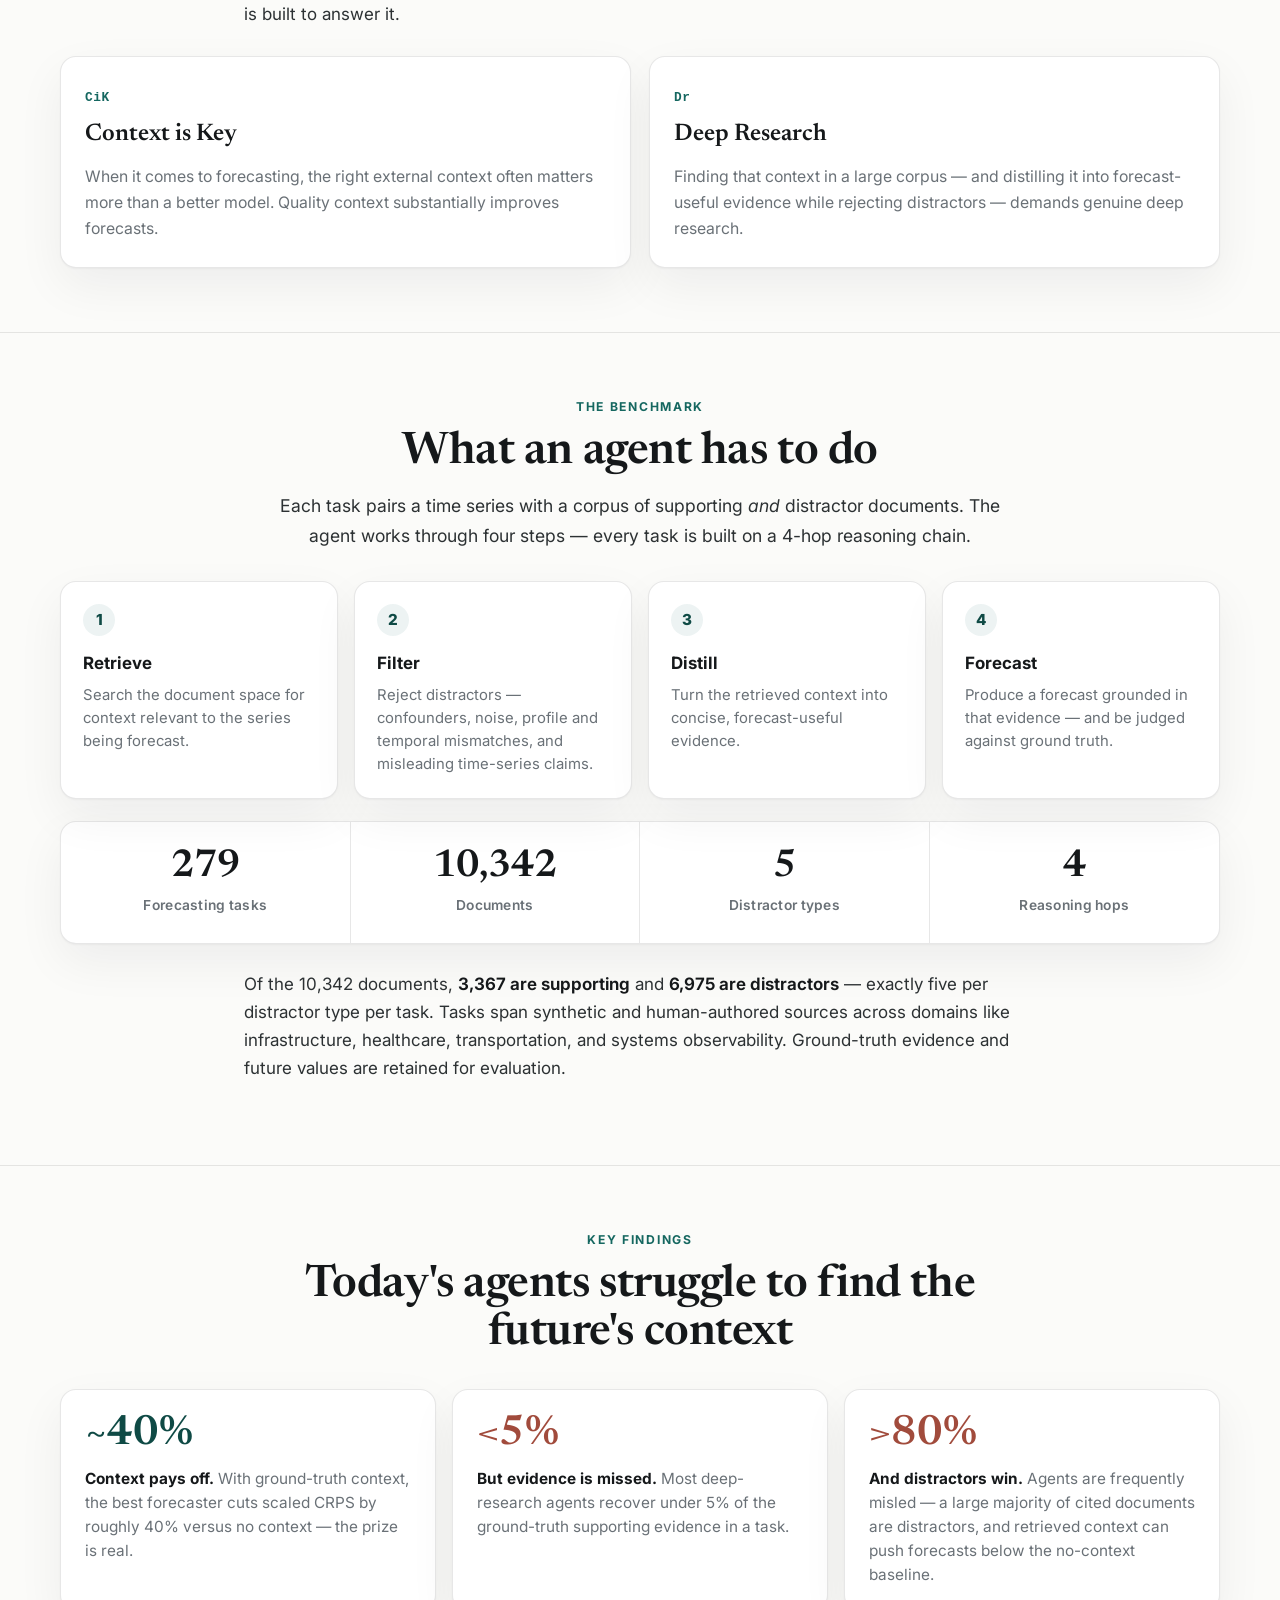
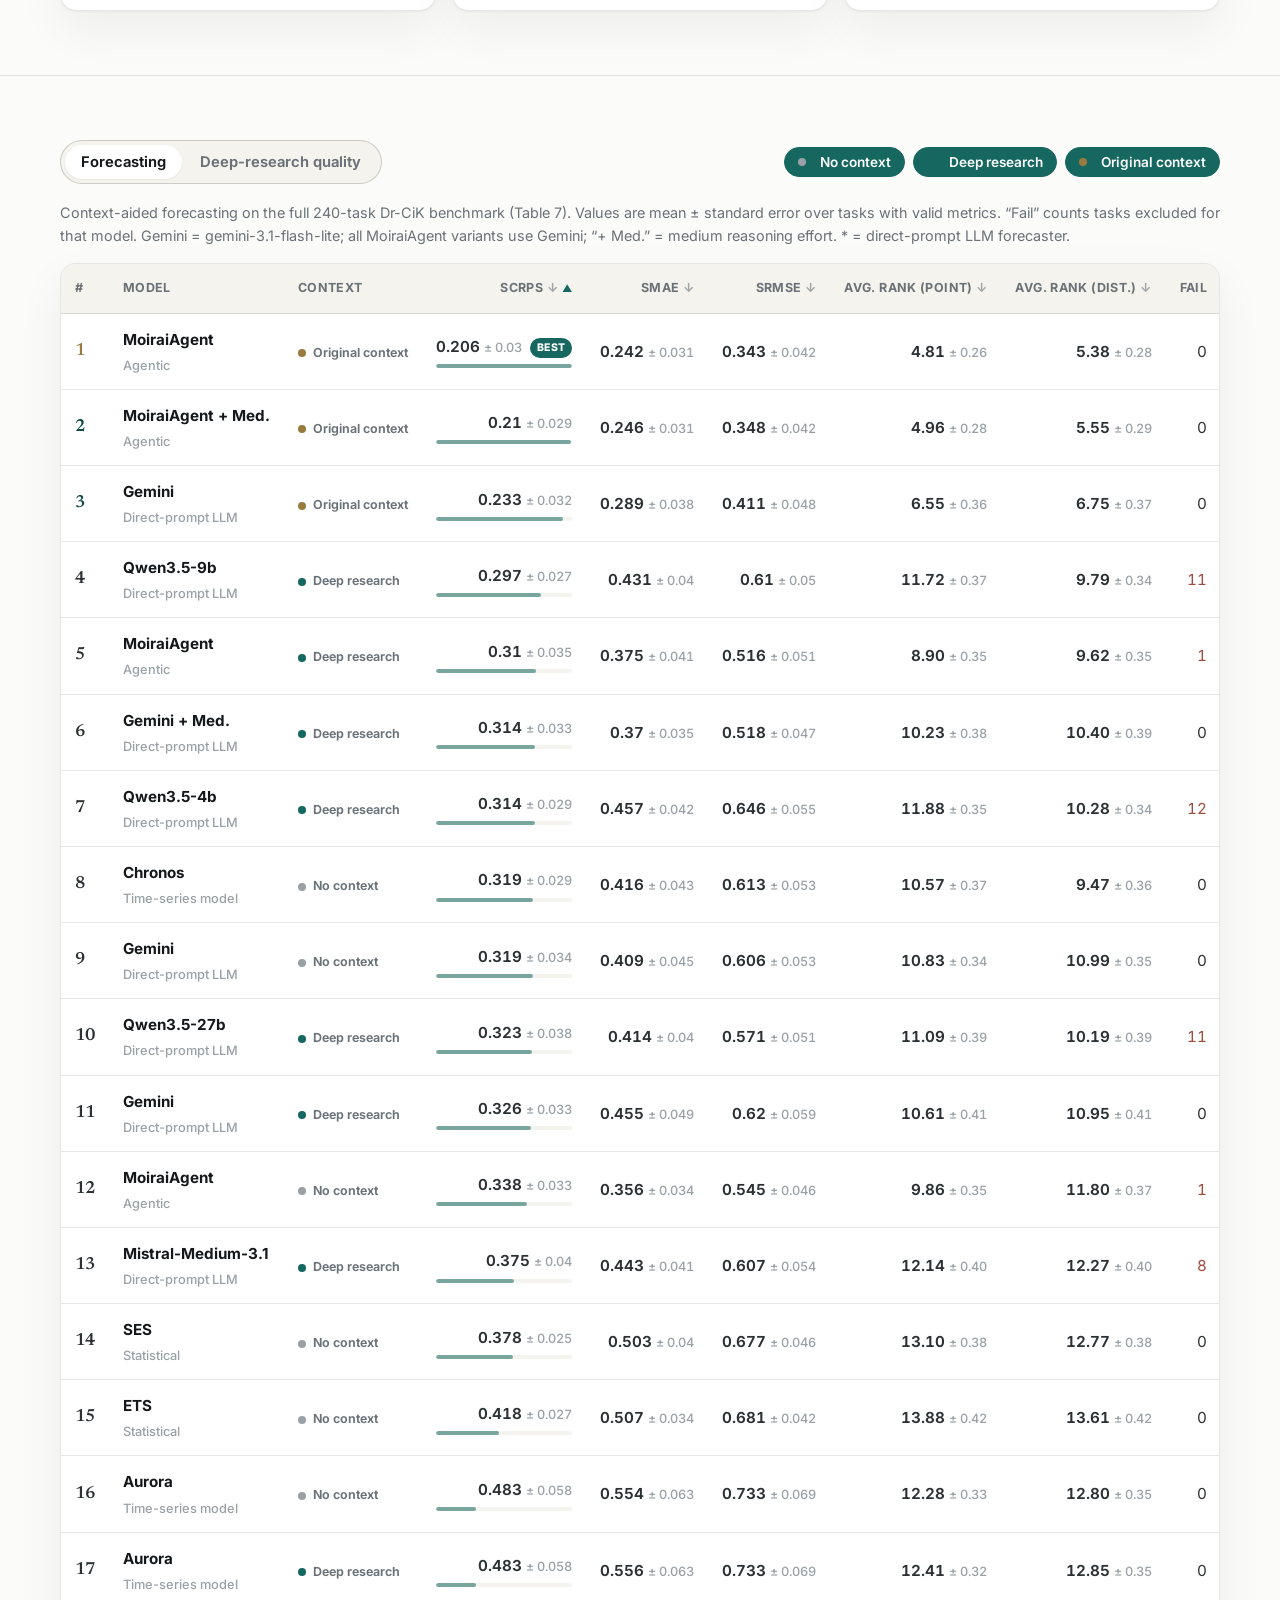
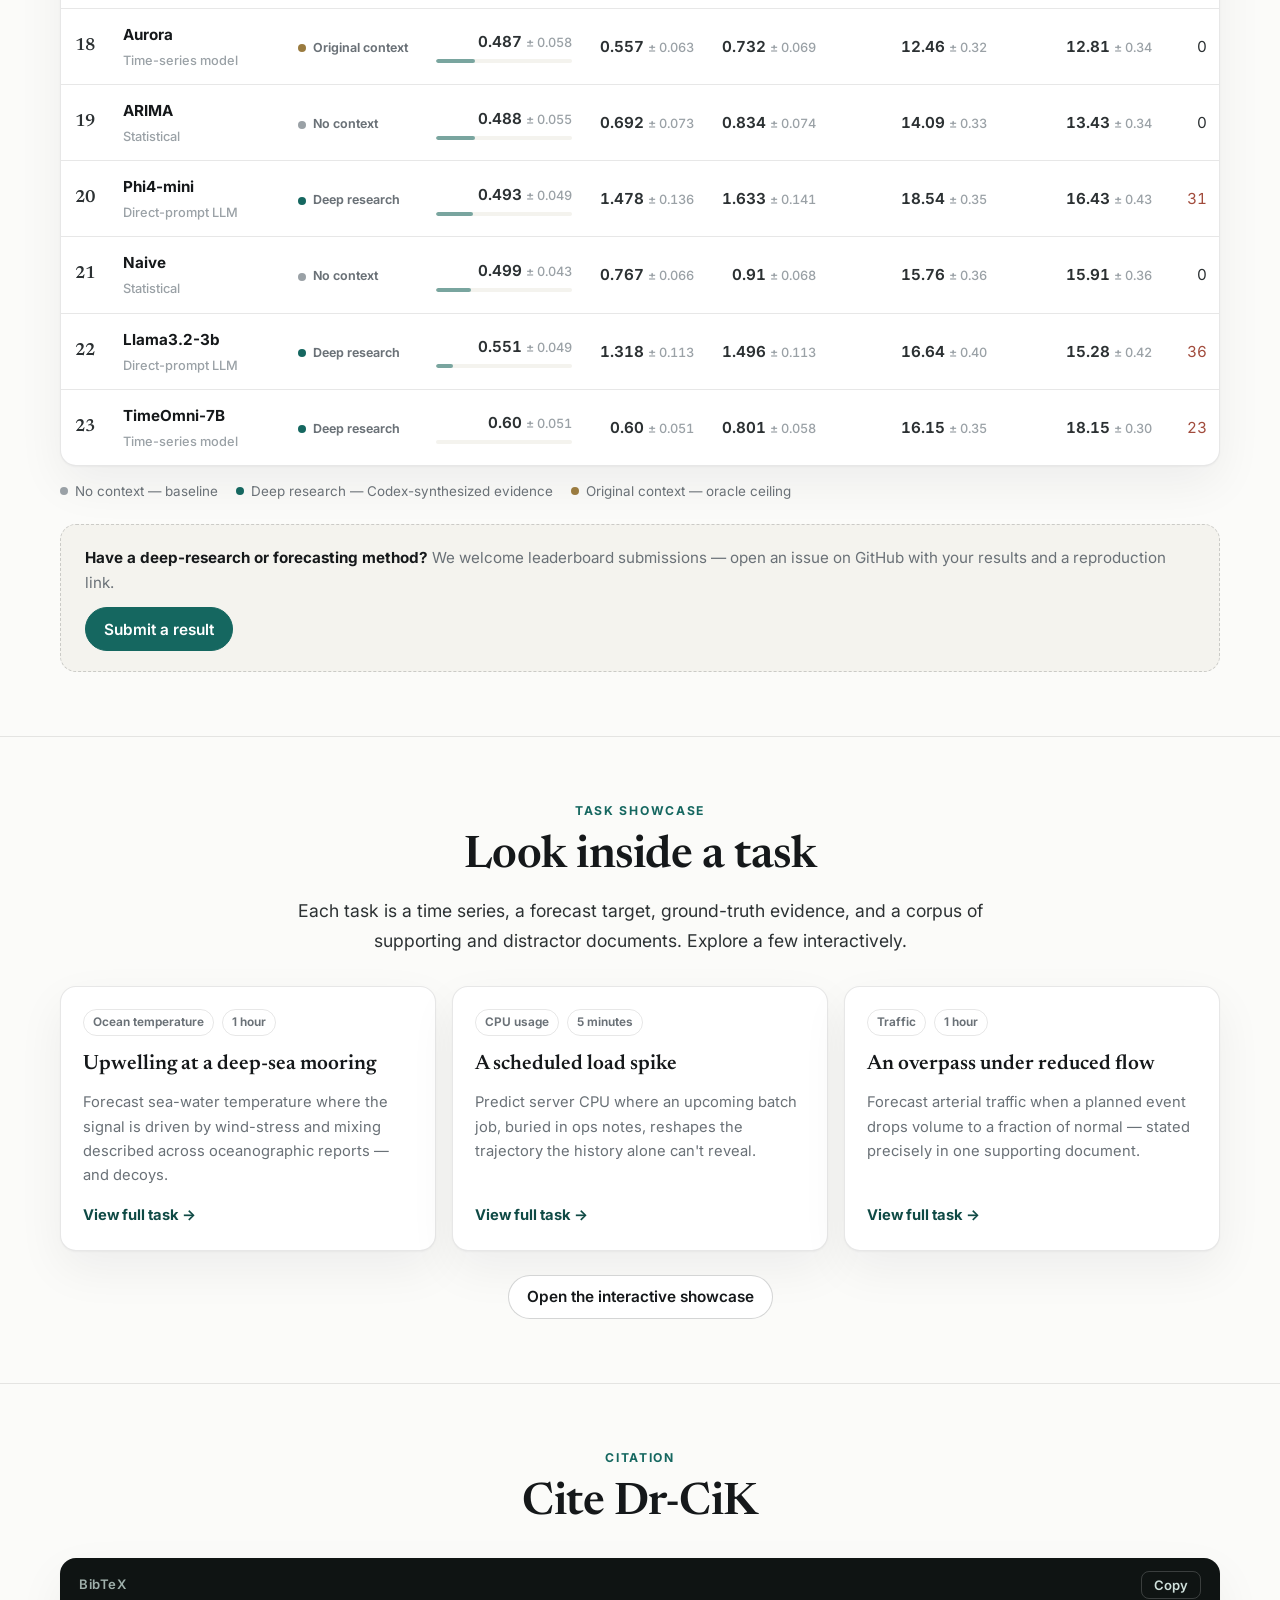
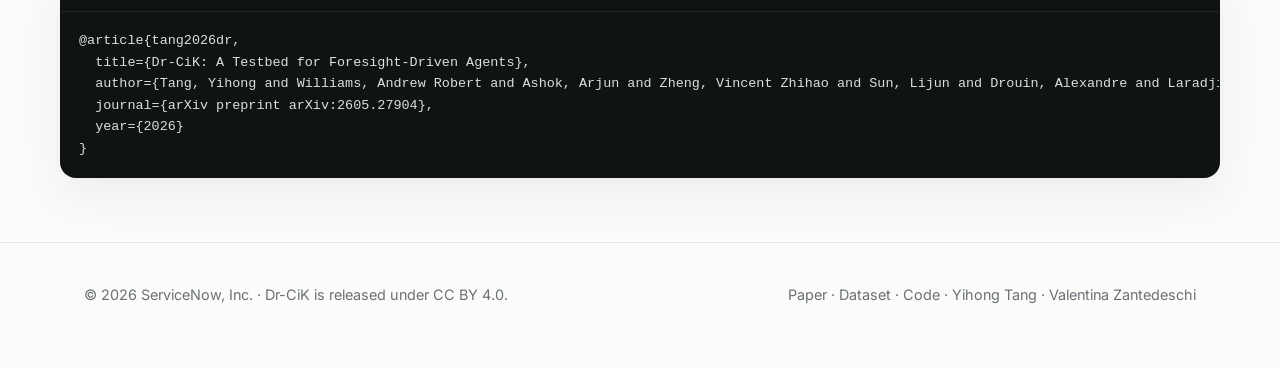
==== commit e92aebcd: "Add paper Figure 2 to Dataset-at-a-glance; widen content column to match leaderboard Co-Authored-By:" ====
--- a/docs/index.html
+++ b/docs/index.html
@@ -20,7 +20,7 @@
       href="https://fonts.googleapis.com/css2?family=Inter:wght@400;500;600;700;800&family=Newsreader:ital,opsz,wght@0,6..72,400;0,6..72,500;0,6..72,600;1,6..72,400;1,6..72,500&display=swap"
       rel="stylesheet"
     />
-    <link rel="stylesheet" href="static/css/project.css?v=4" />
+    <link rel="stylesheet" href="static/css/project.css?v=5" />
   </head>
   <body>
     <!-- ===== top nav ===== -->
--- a/docs/static/css/project.css
+++ b/docs/static/css/project.css
@@ -20,7 +20,7 @@
   --gold: #9a7b3f;
   --bad: #a14b3c;
   --max: 1160px;
-  --content: 940px;
+  --content: 1160px;
   --radius: 16px;
   --radius-sm: 10px;
   --shadow: 0 1px 2px rgba(21, 24, 26, 0.04), 0 18px 48px rgba(21, 24, 26, 0.06);
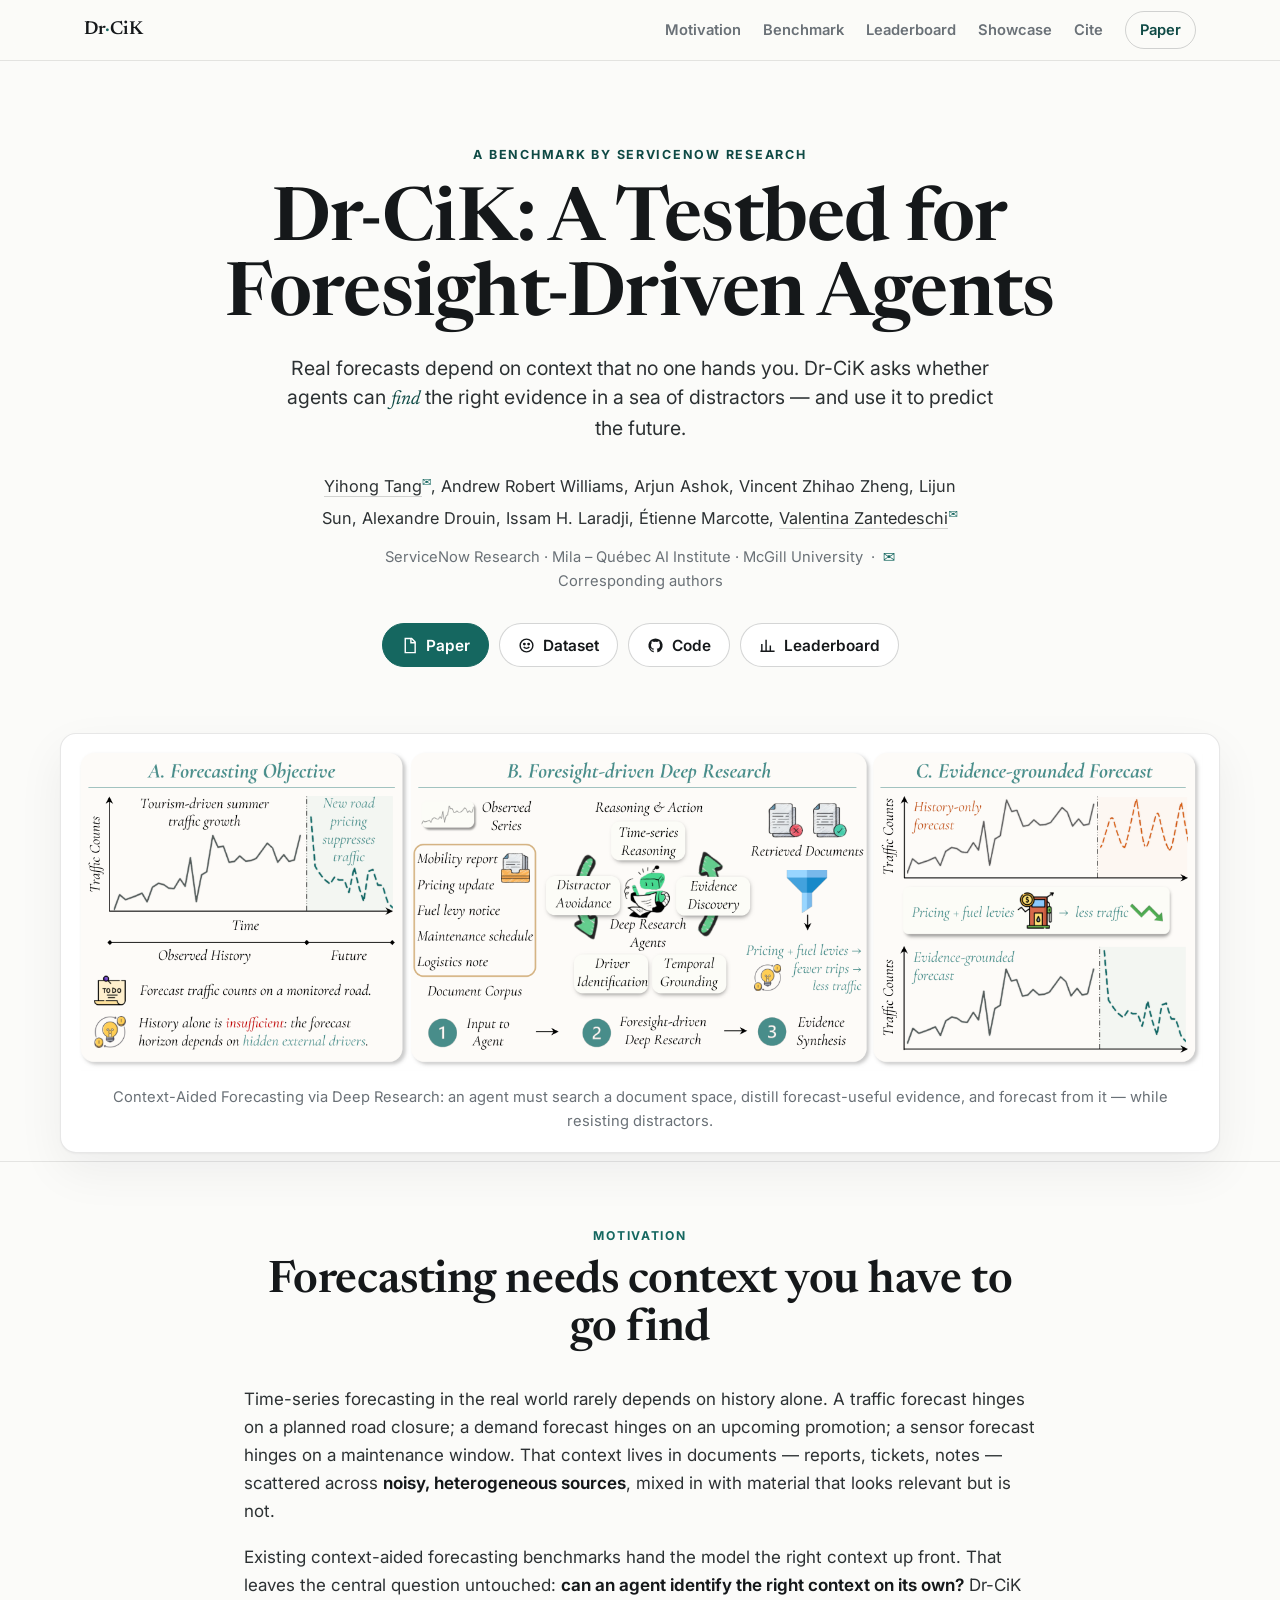
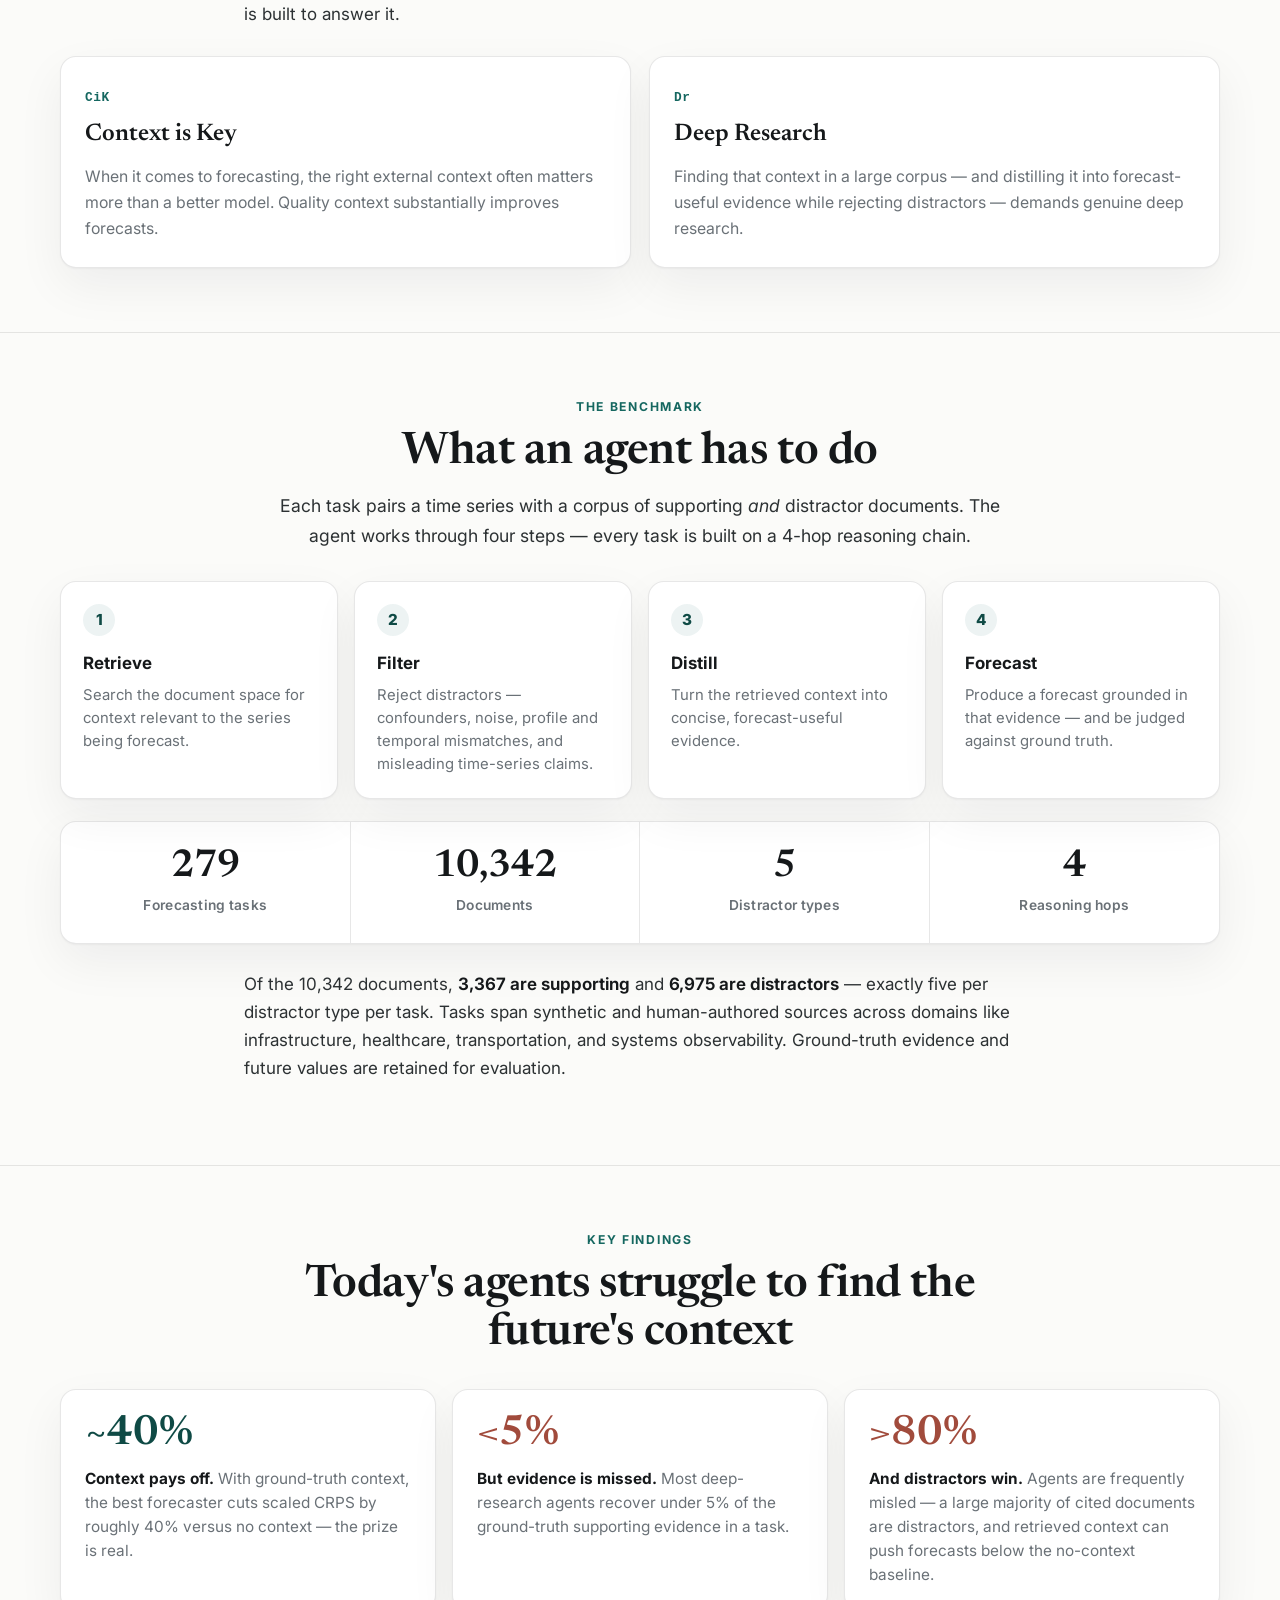
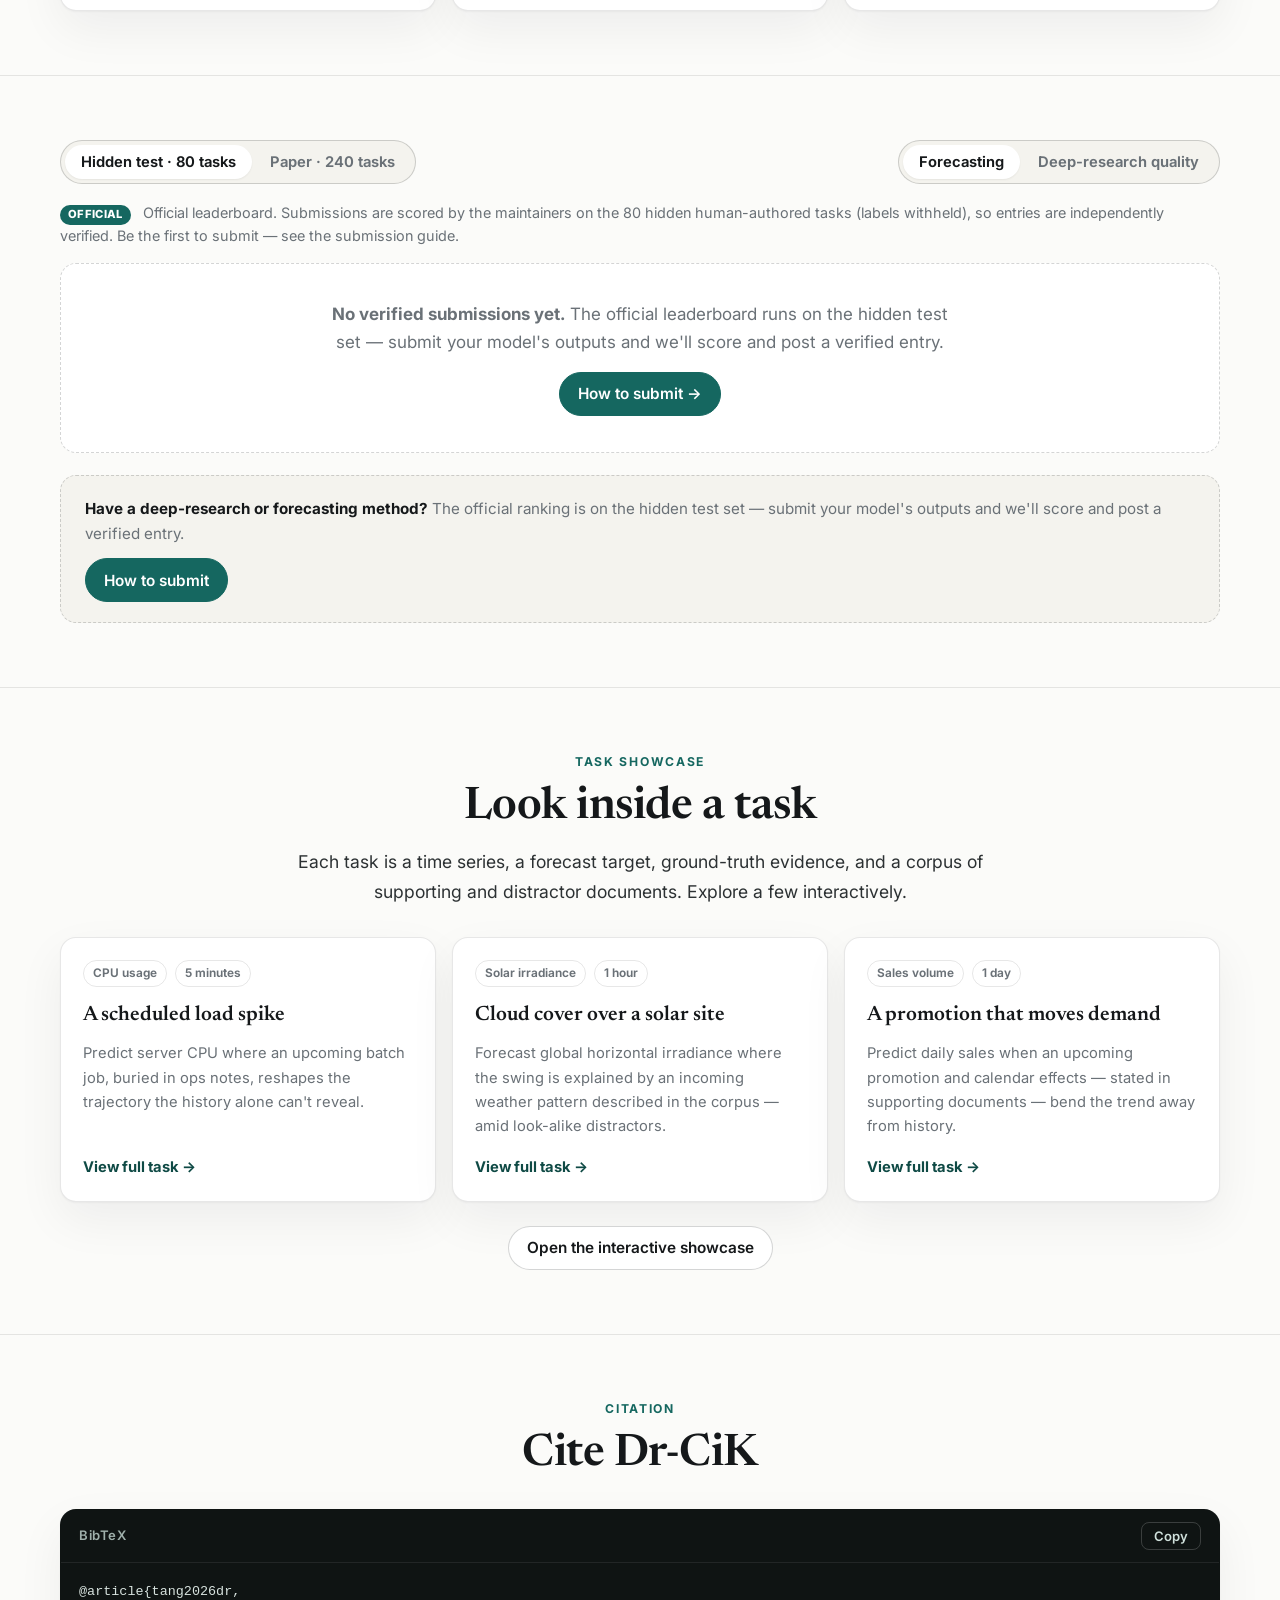
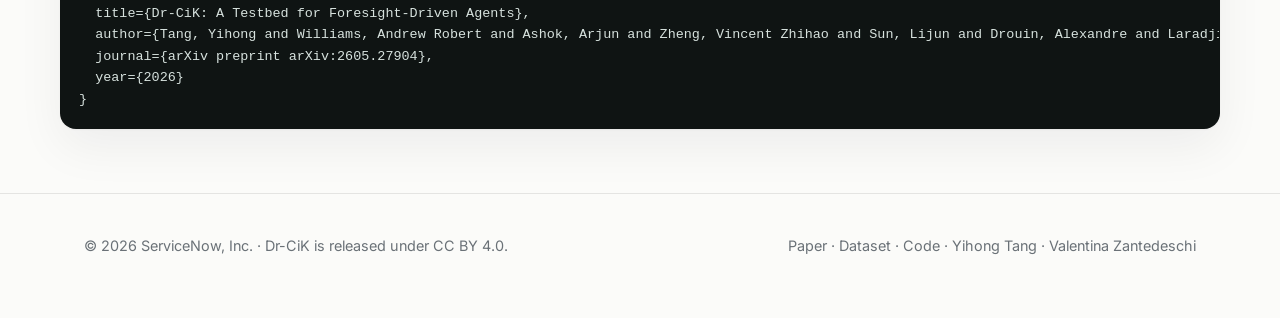
==== commit 8056b466: "Leaderboard: hidden-test (official) vs paper (reference) protocols + verified badges; add SUBMISSION" ====
--- a/docs/index.html
+++ b/docs/index.html
@@ -20,7 +20,7 @@
       href="https://fonts.googleapis.com/css2?family=Inter:wght@400;500;600;700;800&family=Newsreader:ital,opsz,wght@0,6..72,400;0,6..72,500;0,6..72,600;1,6..72,400;1,6..72,500&display=swap"
       rel="stylesheet"
     />
-    <link rel="stylesheet" href="static/css/project.css?v=5" />
+    <link rel="stylesheet" href="static/css/project.css?v=6" />
   </head>
   <body>
     <!-- ===== top nav ===== -->
@@ -221,8 +221,9 @@
           <span class="section-kicker">Leaderboard</span>
           <h2>Results</h2>
           <p class="lede">
-            Baselines reported in the paper. Toggle between end-to-end <strong>forecasting</strong> and
-            standalone <strong>deep-research quality</strong>; sort any column.
+            The official ranking is on the <strong>hidden test set</strong> (80 tasks, labels withheld,
+            scored by us). The paper's 240-task results are kept as reference. Toggle protocol and
+            track, and sort any column.
           </p>
         </div>
         <div id="leaderboard"></div>
@@ -239,13 +240,6 @@
           </p>
         </div>
         <div class="case-grid">
-          <a class="case-card" href="showcase/index.html?task=task_1">
-            <div class="case-meta"><span class="mini-chip">Ocean temperature</span><span class="mini-chip">1 hour</span></div>
-            <h3>Upwelling at a deep-sea mooring</h3>
-            <p>Forecast sea-water temperature where the signal is driven by wind-stress and mixing
-              described across oceanographic reports — and decoys.</p>
-            <span class="case-link">View full task →</span>
-          </a>
           <a class="case-card" href="showcase/index.html?task=task_201">
             <div class="case-meta"><span class="mini-chip">CPU usage</span><span class="mini-chip">5 minutes</span></div>
             <h3>A scheduled load spike</h3>
@@ -253,11 +247,18 @@
               trajectory the history alone can't reveal.</p>
             <span class="case-link">View full task →</span>
           </a>
-          <a class="case-card" href="showcase/index.html?task=task_110">
-            <div class="case-meta"><span class="mini-chip">Traffic</span><span class="mini-chip">1 hour</span></div>
-            <h3>An overpass under reduced flow</h3>
-            <p>Forecast arterial traffic when a planned event drops volume to a fraction of normal —
-              stated precisely in one supporting document.</p>
+          <a class="case-card" href="showcase/index.html?task=task_163">
+            <div class="case-meta"><span class="mini-chip">Solar irradiance</span><span class="mini-chip">1 hour</span></div>
+            <h3>Cloud cover over a solar site</h3>
+            <p>Forecast global horizontal irradiance where the swing is explained by an incoming
+              weather pattern described in the corpus — amid look-alike distractors.</p>
+            <span class="case-link">View full task →</span>
+          </a>
+          <a class="case-card" href="showcase/index.html?task=task_80">
+            <div class="case-meta"><span class="mini-chip">Sales volume</span><span class="mini-chip">1 day</span></div>
+            <h3>A promotion that moves demand</h3>
+            <p>Predict daily sales when an upcoming promotion and calendar effects — stated in
+              supporting documents — bend the trend away from history.</p>
             <span class="case-link">View full task →</span>
           </a>
         </div>
@@ -301,8 +302,8 @@
       </div>
     </footer>
 
-    <script src="static/data/leaderboard.js"></script>
-    <script src="static/js/leaderboard.js"></script>
+    <script src="static/data/leaderboard.js?v=6"></script>
+    <script src="static/js/leaderboard.js?v=6"></script>
     <script>
       // copy citation
       (function () {
--- a/docs/static/css/project.css
+++ b/docs/static/css/project.css
@@ -352,3 +352,22 @@
 .section > .section-head { max-width: 70ch; }   /* text column stays narrower */
 .section > .prose { max-width: 72ch; }
 .section > #leaderboard { max-width: var(--max); } /* data table gets a little more room */
+
+/* ---------- leaderboard: trust badges, protocol tags, empty state ---------- */
+.trust-badge {
+  display: inline-block; vertical-align: middle; margin-left: 6px;
+  padding: 1px 7px; border-radius: 999px; font-size: 0.66rem; font-weight: 800; letter-spacing: 0.02em;
+}
+.trust-badge.verified { background: var(--accent); color: #fff; }
+.trust-badge.paper { background: var(--bg-soft); color: var(--muted); border: 1px solid var(--line); }
+.proto-tag {
+  display: inline-block; margin-right: 8px; padding: 1px 8px; border-radius: 999px;
+  font-size: 0.7rem; font-weight: 800; letter-spacing: 0.03em; text-transform: uppercase;
+}
+.proto-tag.proto-hidden80 { background: var(--accent); color: #fff; }
+.proto-tag.proto-paper240 { background: var(--bg-soft); color: var(--muted); border: 1px solid var(--line); }
+.lb-empty {
+  border: 1px dashed var(--line-strong); border-radius: var(--radius);
+  background: var(--surface); padding: 36px 28px; text-align: center;
+}
+.lb-empty p { margin: 0 auto 16px; max-width: 56ch; color: var(--muted); }
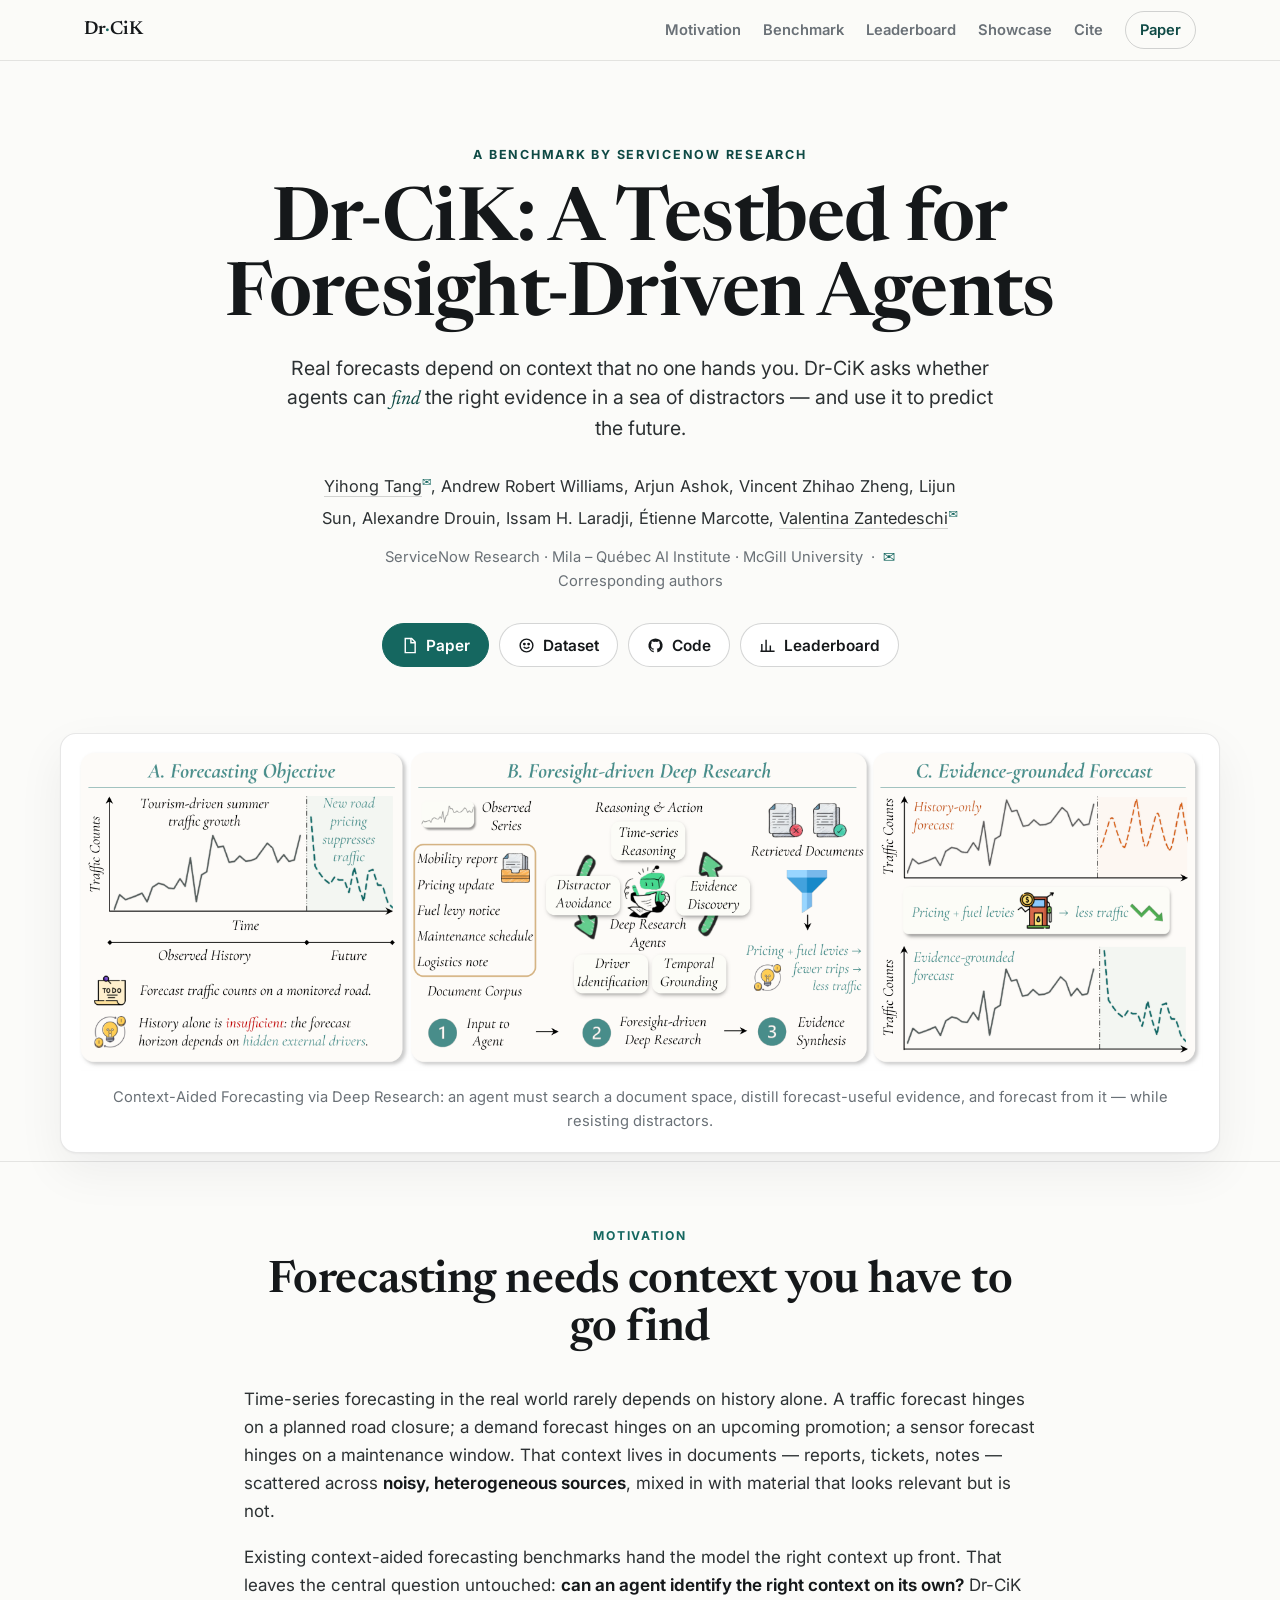
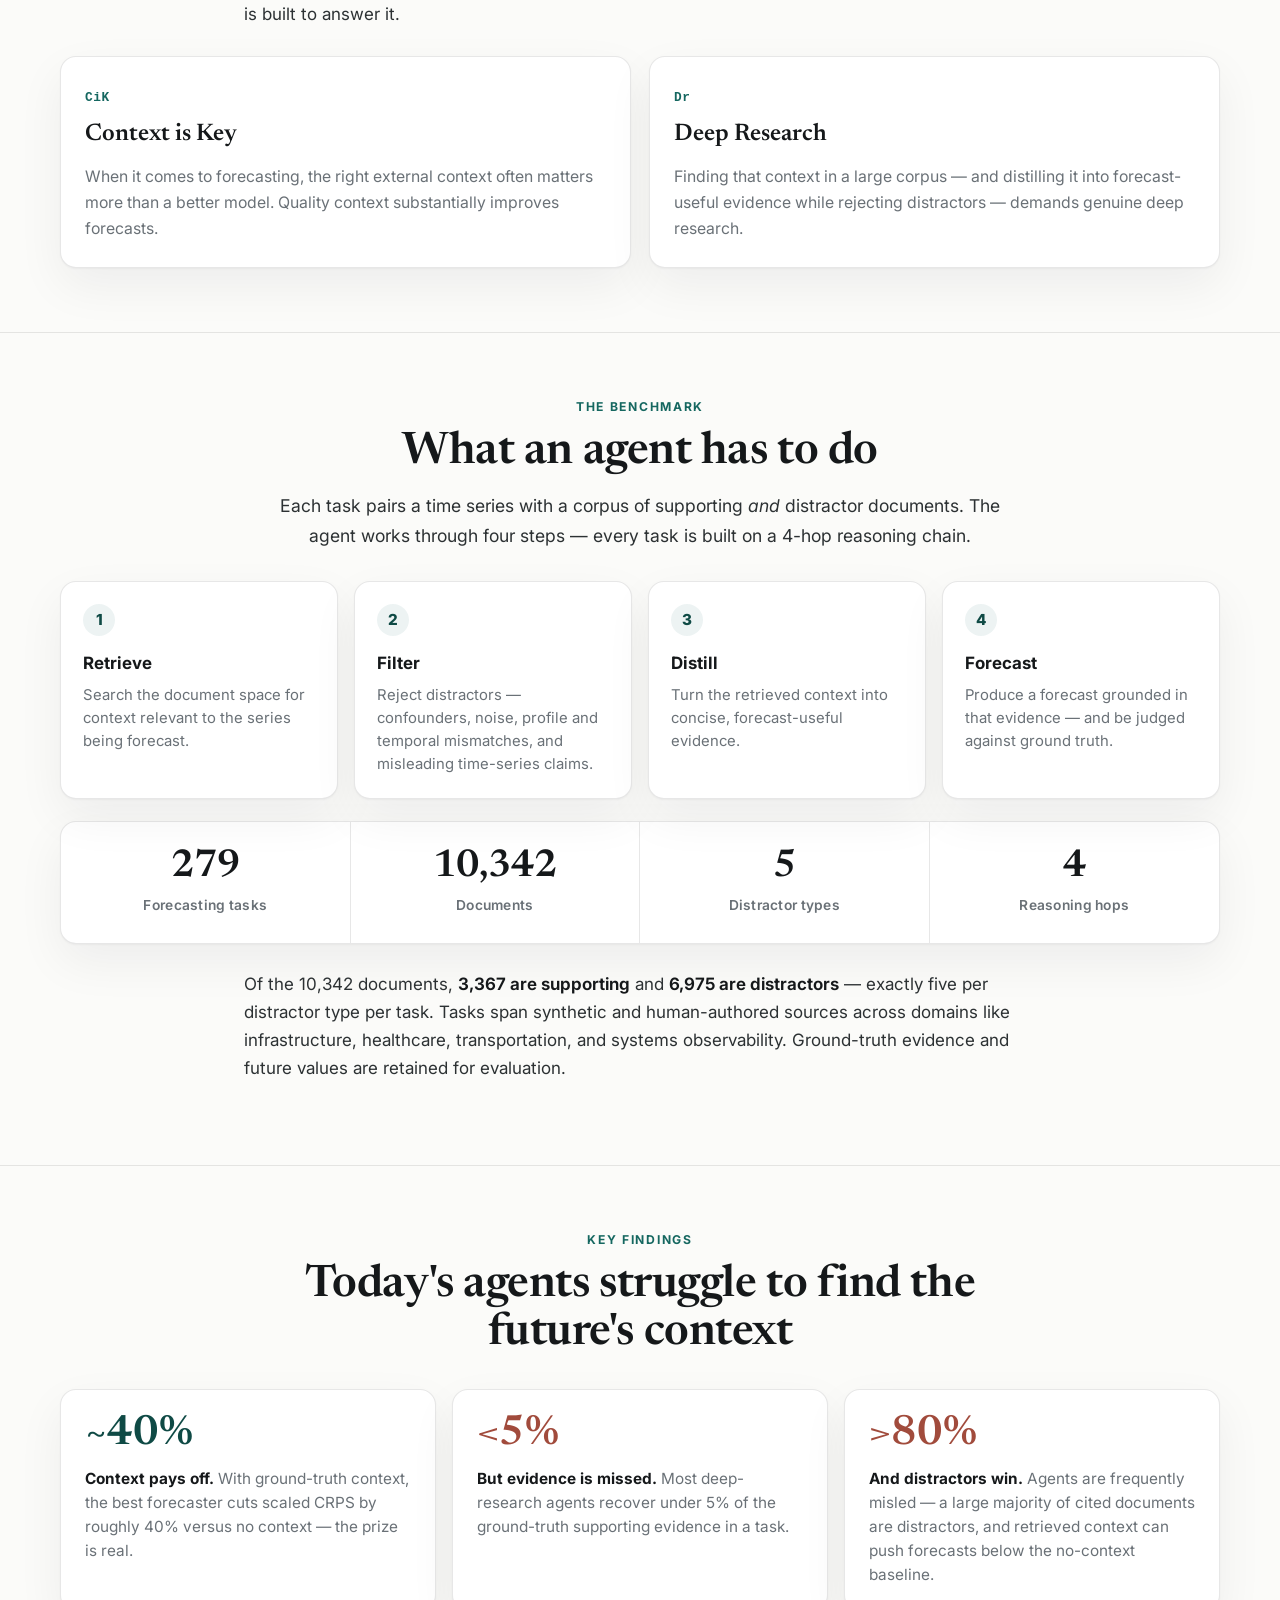
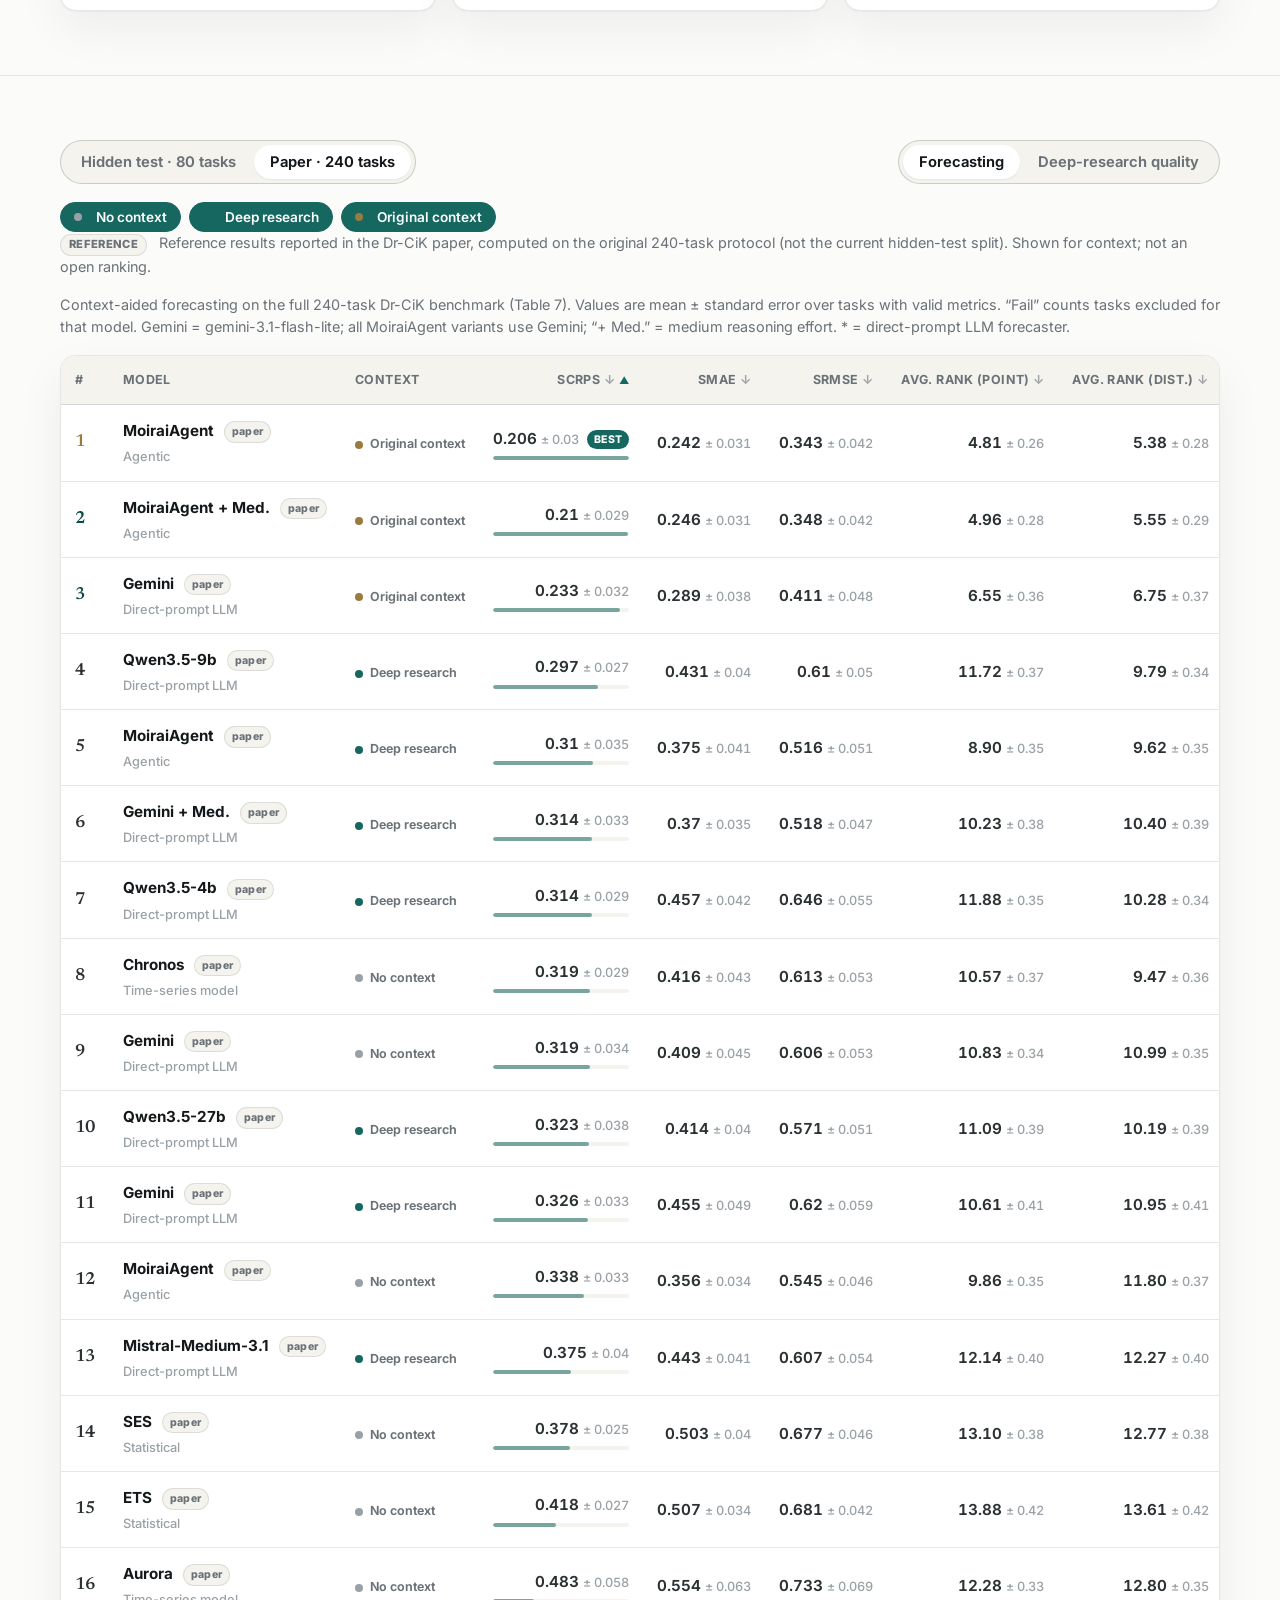
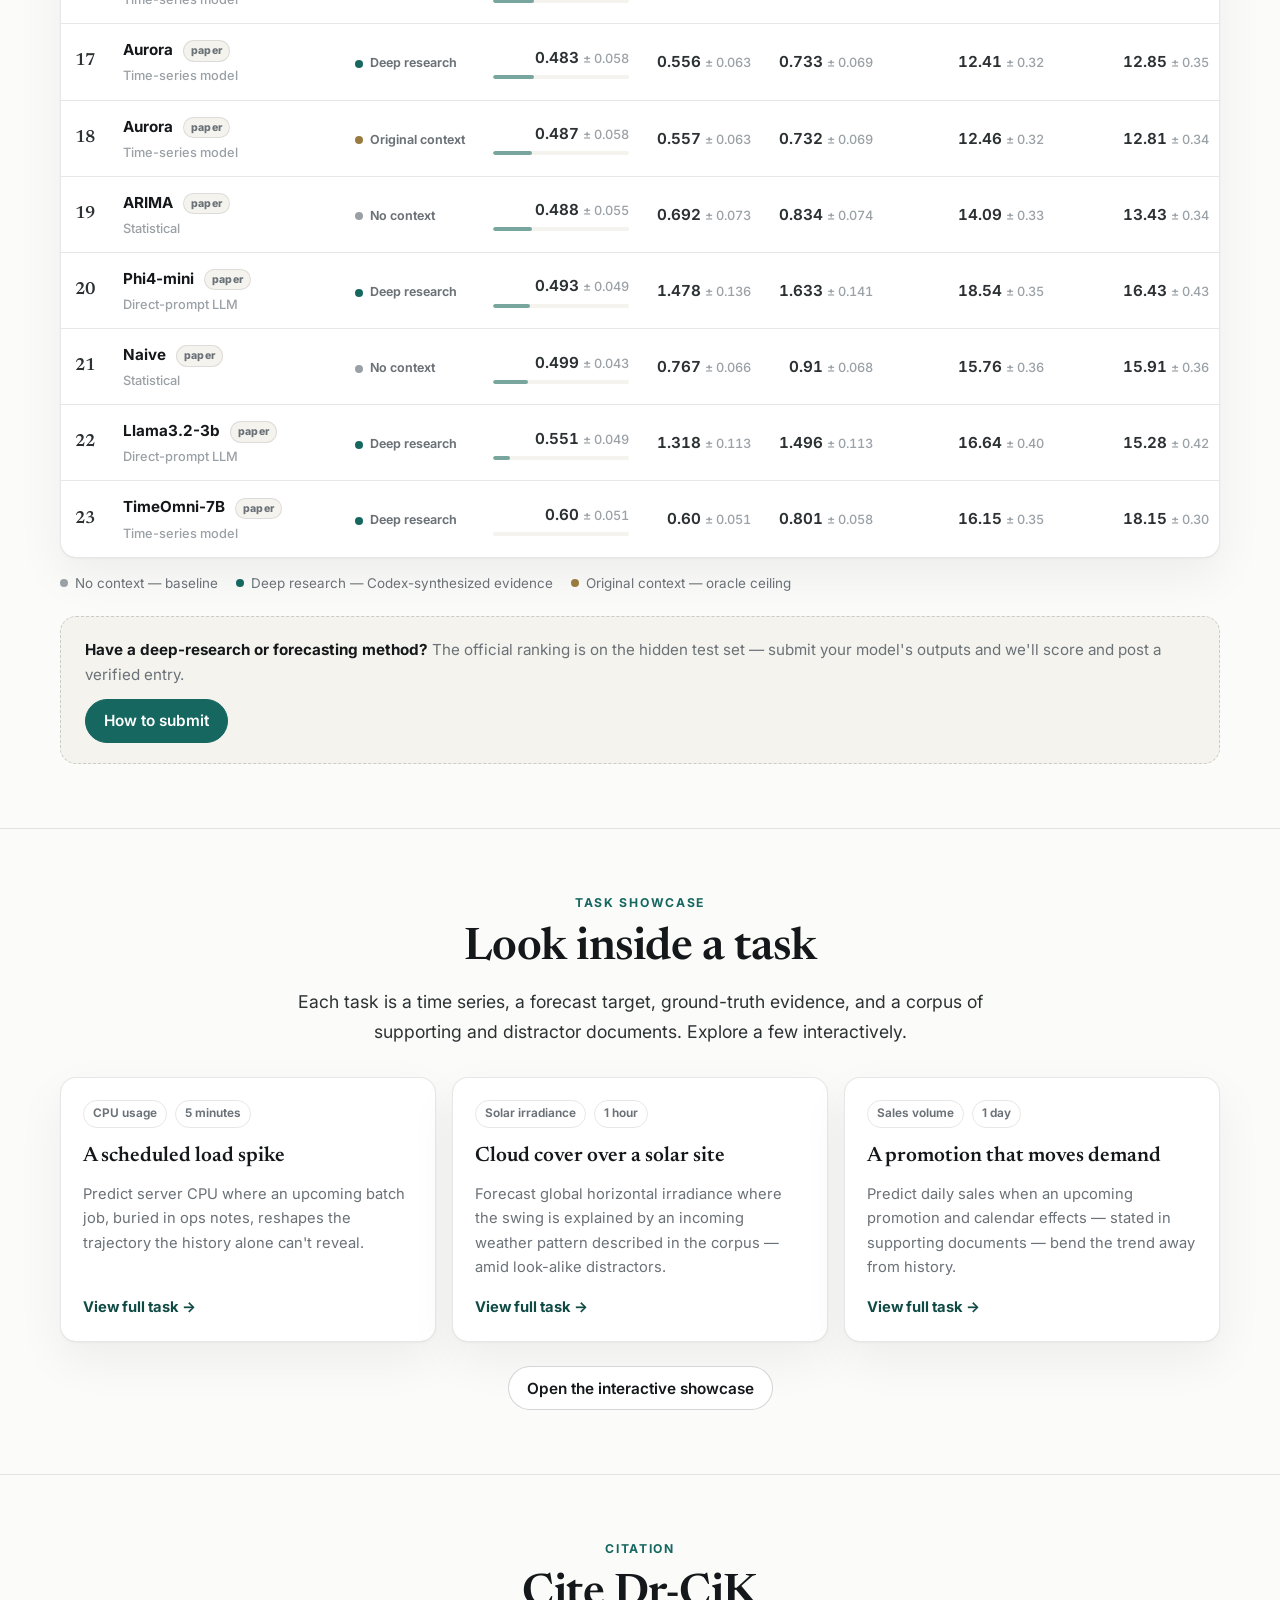
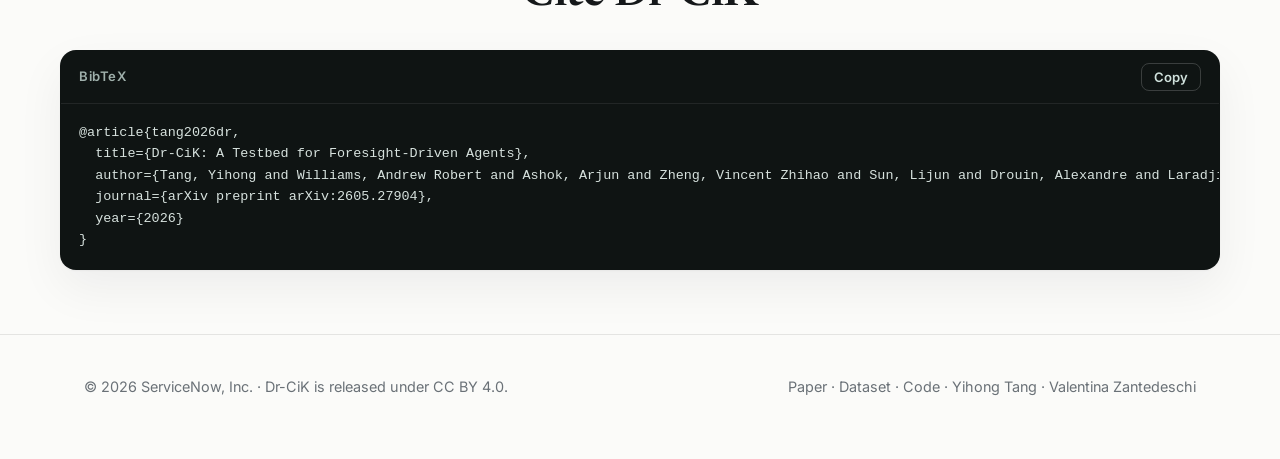
==== commit daa61a7c: "Leaderboard: default to Paper (240) view; bump cache to v=7 Co-Authored-By: Claude Opus 4.8 <noreply" ====
--- a/docs/index.html
+++ b/docs/index.html
@@ -20,7 +20,7 @@
       href="https://fonts.googleapis.com/css2?family=Inter:wght@400;500;600;700;800&family=Newsreader:ital,opsz,wght@0,6..72,400;0,6..72,500;0,6..72,600;1,6..72,400;1,6..72,500&display=swap"
       rel="stylesheet"
     />
-    <link rel="stylesheet" href="static/css/project.css?v=6" />
+    <link rel="stylesheet" href="static/css/project.css?v=7" />
   </head>
   <body>
     <!-- ===== top nav ===== -->
@@ -302,8 +302,8 @@
       </div>
     </footer>
 
-    <script src="static/data/leaderboard.js?v=6"></script>
-    <script src="static/js/leaderboard.js?v=6"></script>
+    <script src="static/data/leaderboard.js?v=7"></script>
+    <script src="static/js/leaderboard.js?v=7"></script>
     <script>
       // copy citation
       (function () {
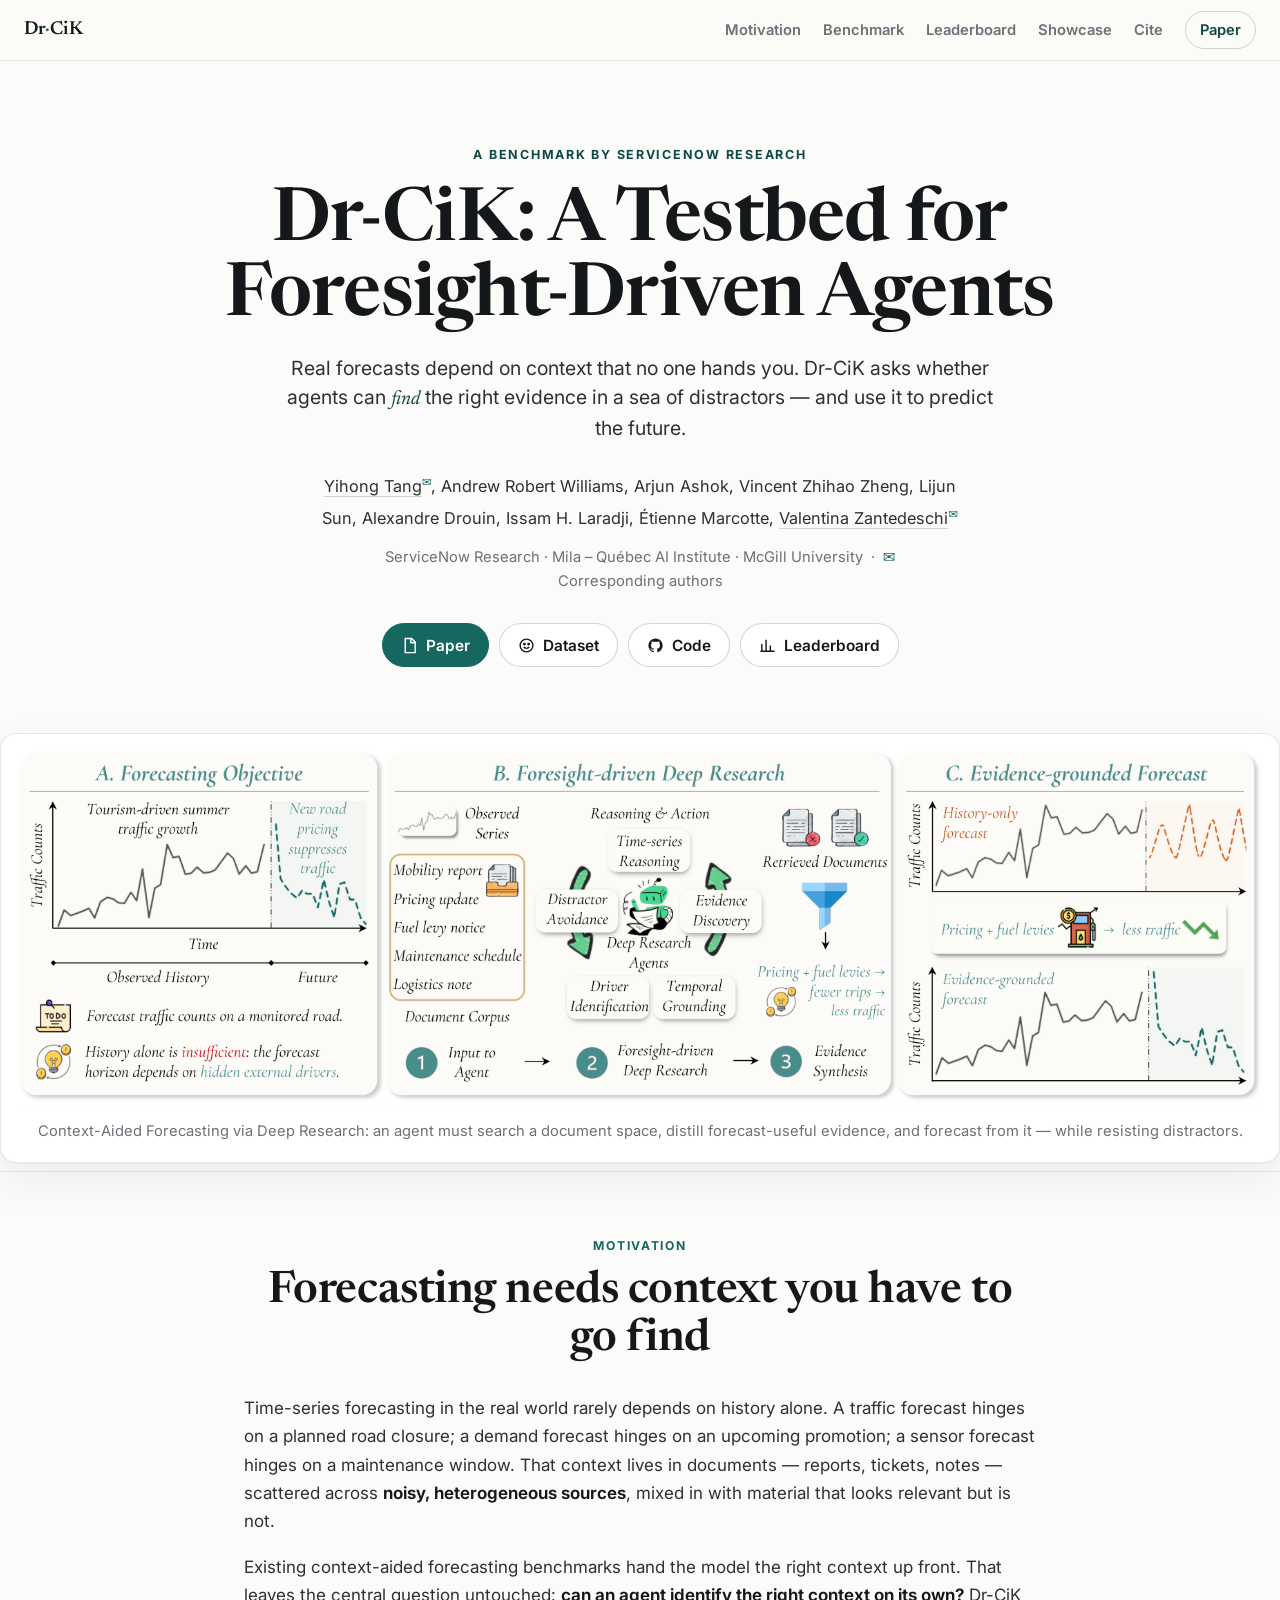
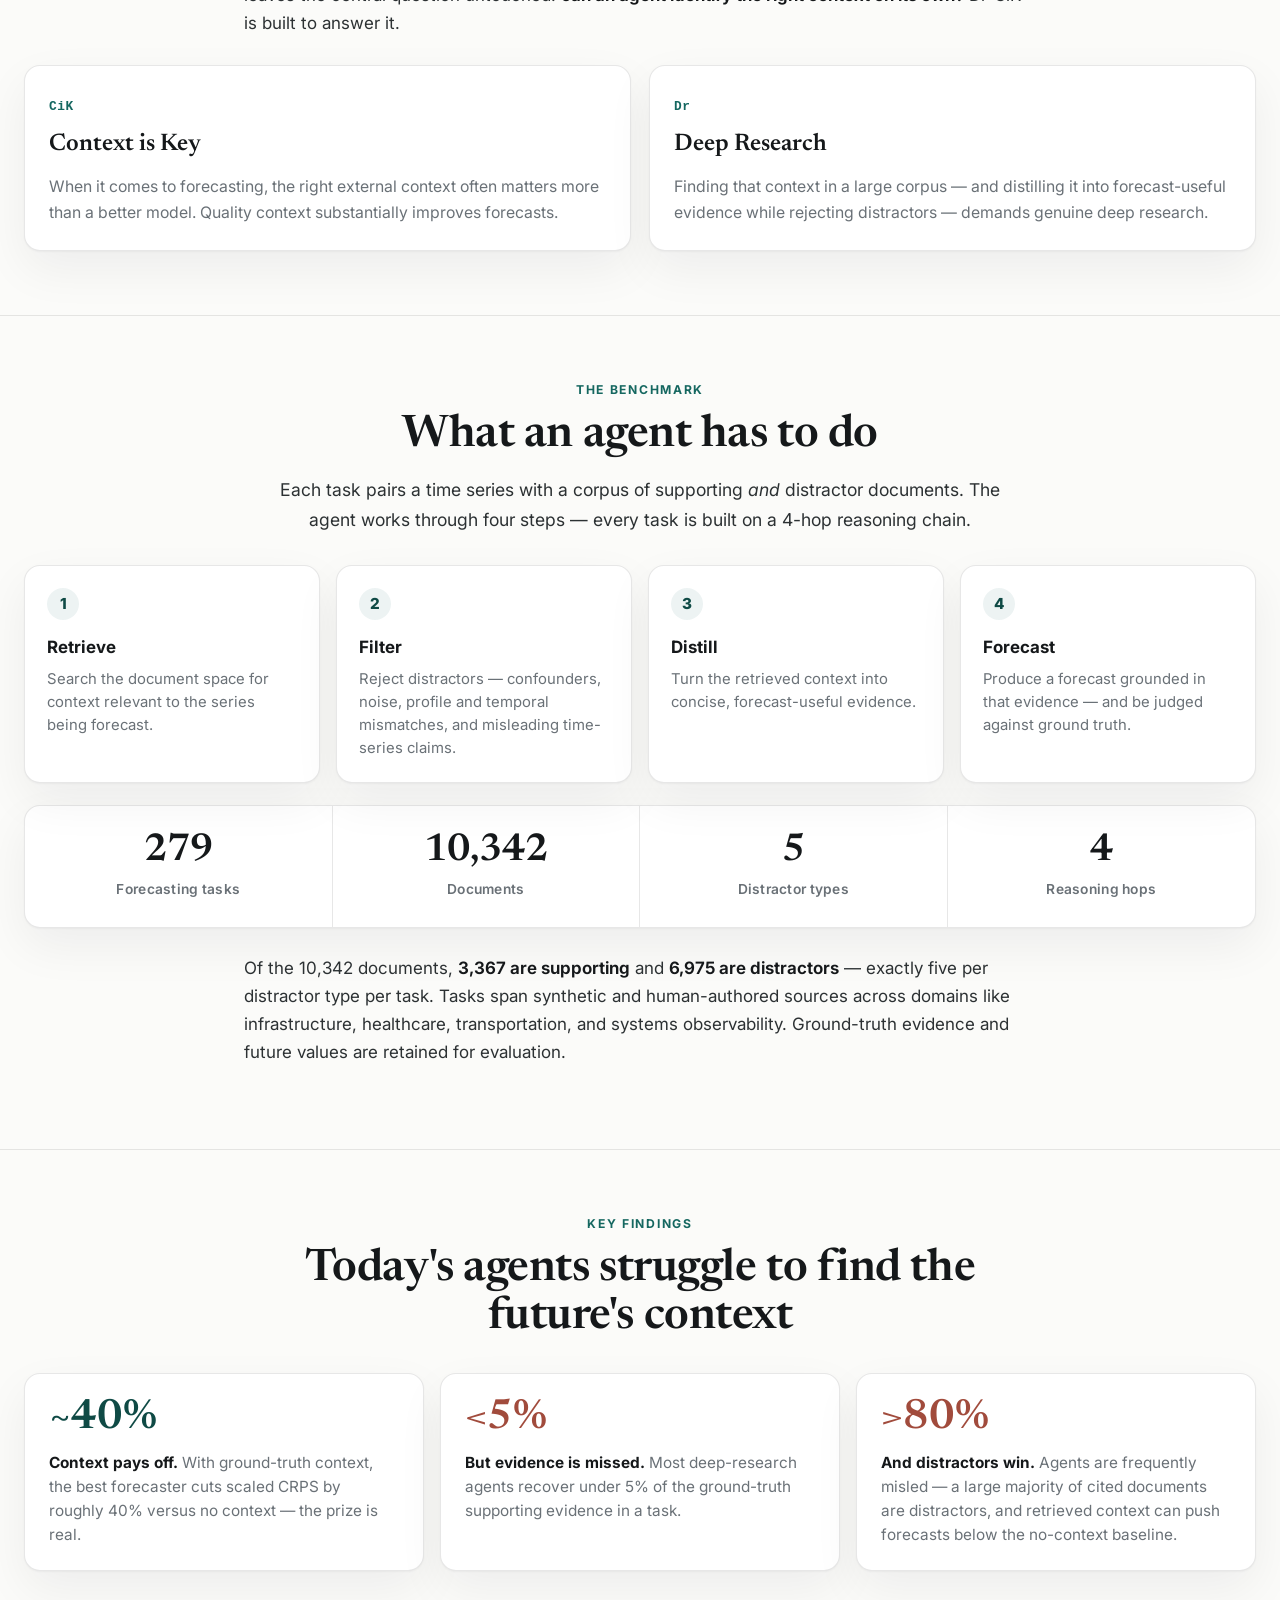
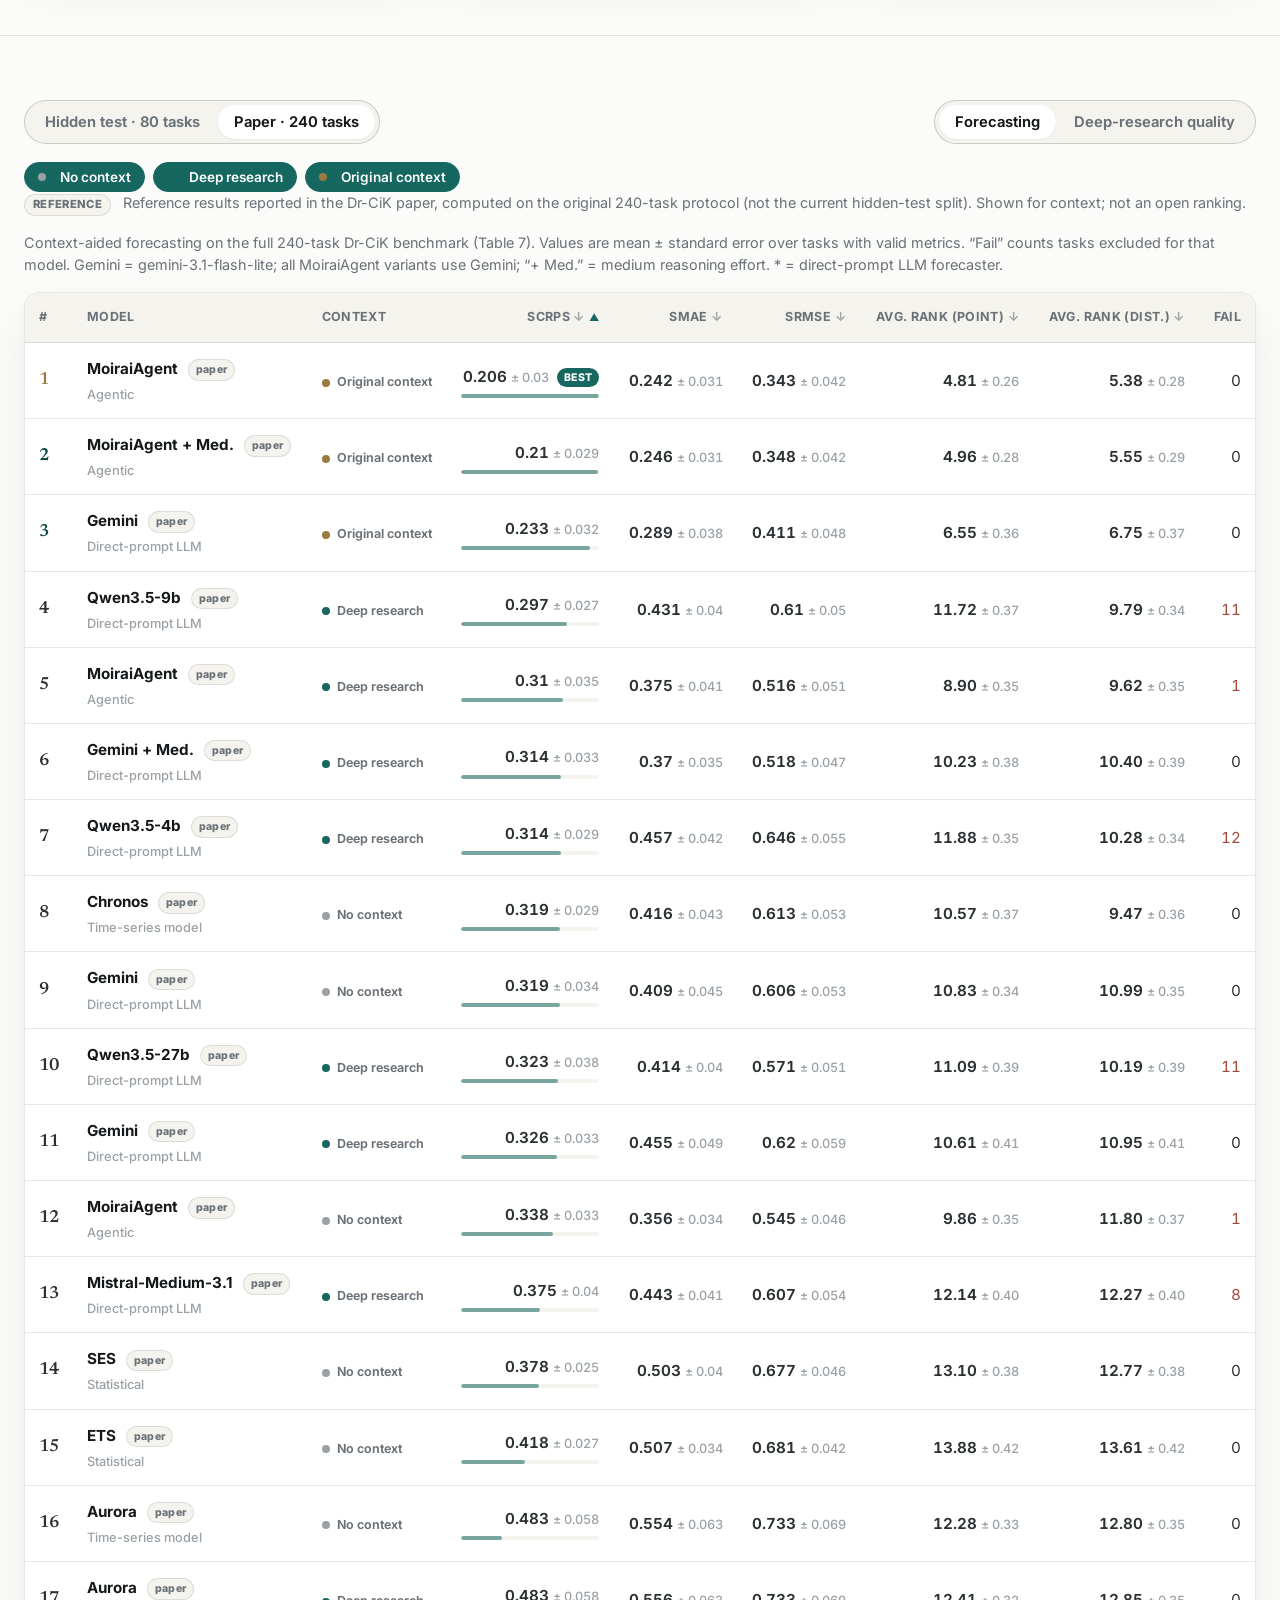
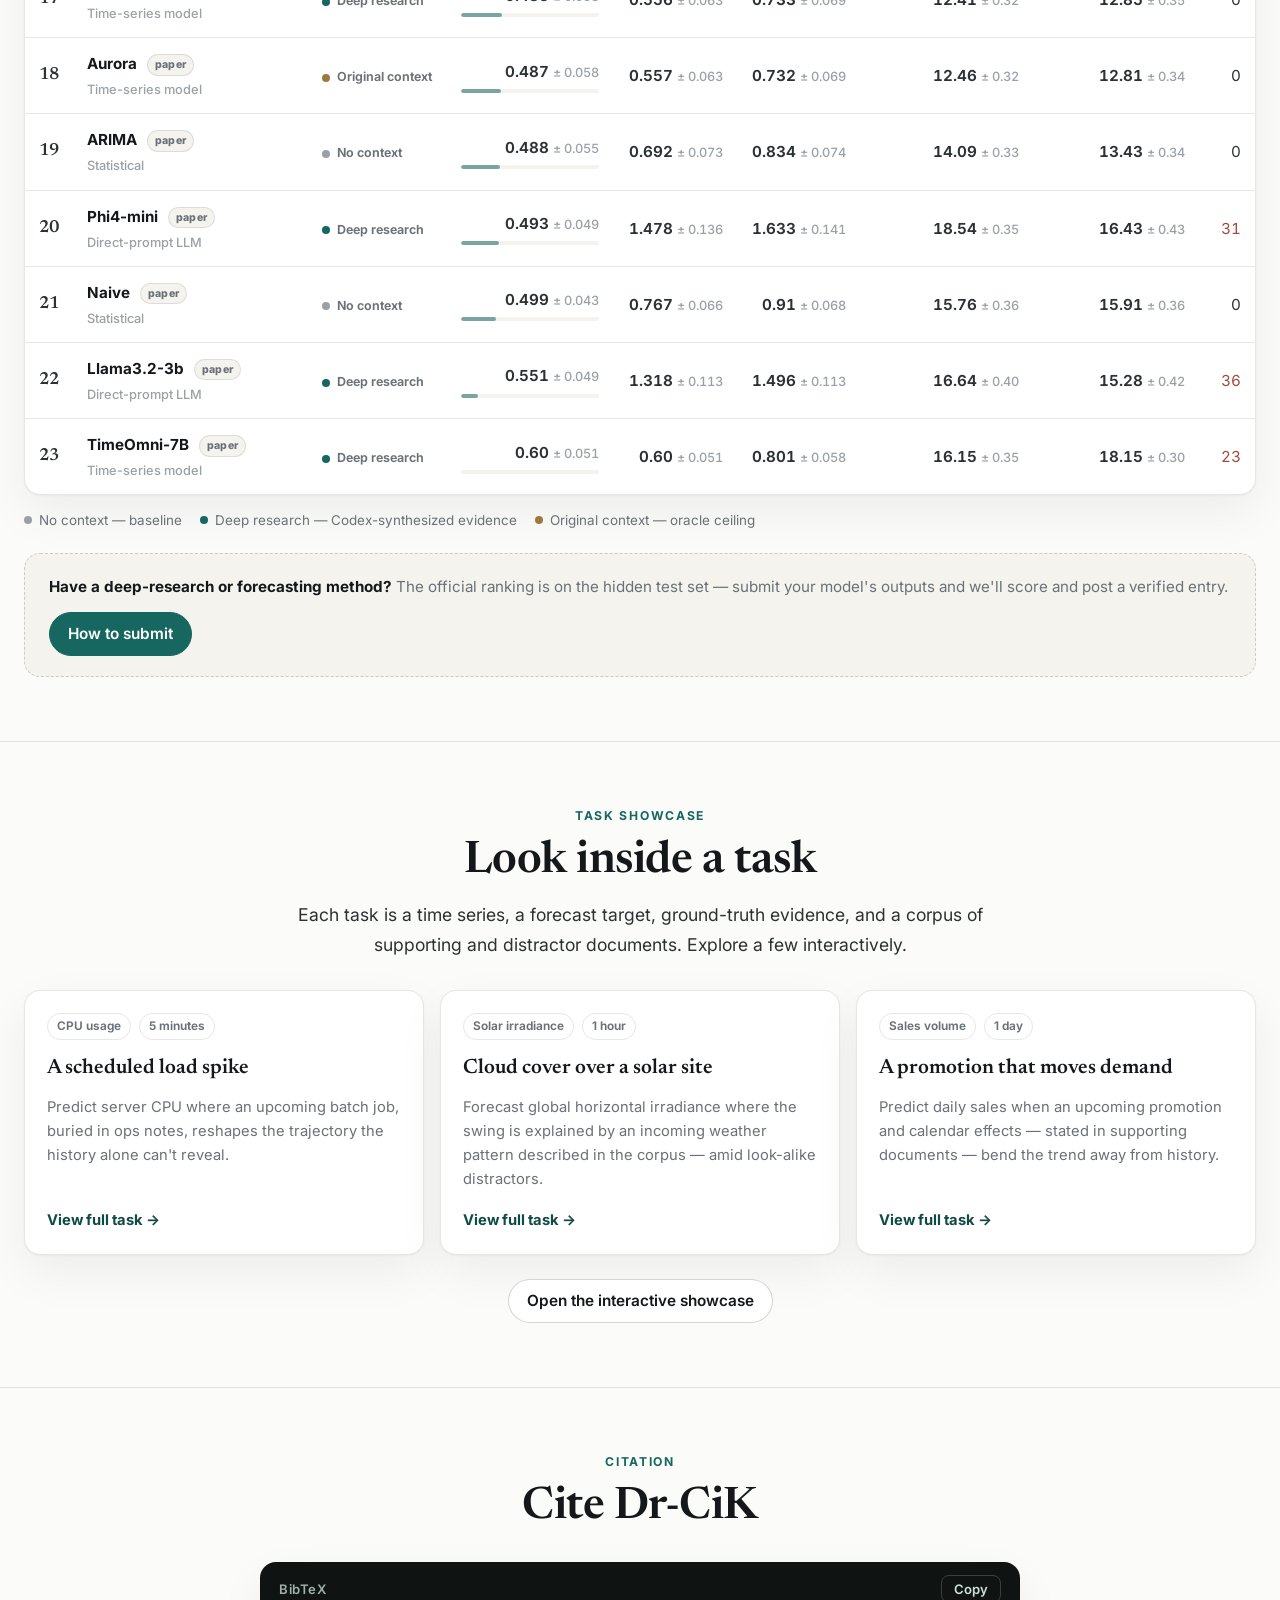
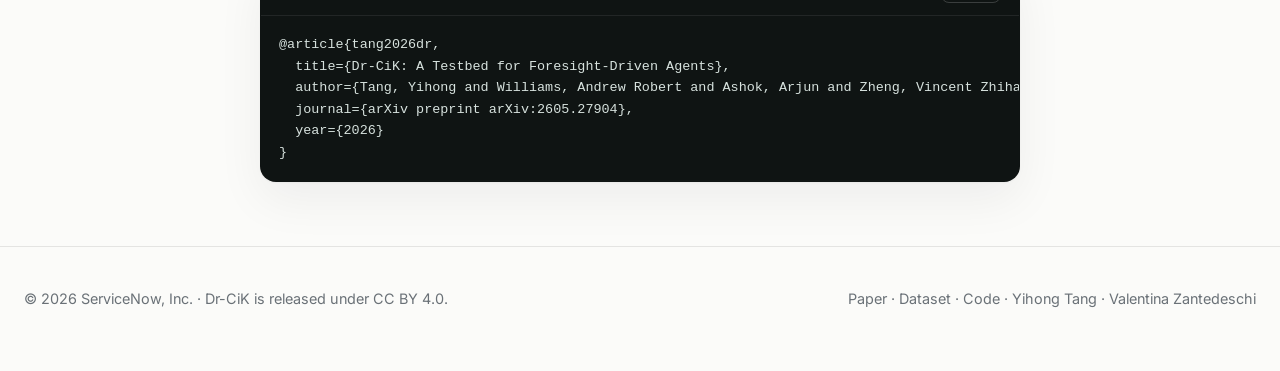
==== commit 0eaccfe1: "Project page: widen content to 1280px (fits table + margin); narrow citation block; cache v=8 Co-Aut" ====
--- a/docs/index.html
+++ b/docs/index.html
@@ -20,7 +20,7 @@
       href="https://fonts.googleapis.com/css2?family=Inter:wght@400;500;600;700;800&family=Newsreader:ital,opsz,wght@0,6..72,400;0,6..72,500;0,6..72,600;1,6..72,400;1,6..72,500&display=swap"
       rel="stylesheet"
     />
-    <link rel="stylesheet" href="static/css/project.css?v=7" />
+    <link rel="stylesheet" href="static/css/project.css?v=8" />
   </head>
   <body>
     <!-- ===== top nav ===== -->
@@ -302,8 +302,8 @@
       </div>
     </footer>
 
-    <script src="static/data/leaderboard.js?v=7"></script>
-    <script src="static/js/leaderboard.js?v=7"></script>
+    <script src="static/data/leaderboard.js?v=8"></script>
+    <script src="static/js/leaderboard.js?v=8"></script>
     <script>
       // copy citation
       (function () {
--- a/docs/static/css/project.css
+++ b/docs/static/css/project.css
@@ -19,8 +19,8 @@
   --accent-soft: rgba(21, 103, 96, 0.08);
   --gold: #9a7b3f;
   --bad: #a14b3c;
-  --max: 1160px;
-  --content: 1160px;
+  --max: 1280px;
+  --content: 1280px;
   --radius: 16px;
   --radius-sm: 10px;
   --shadow: 0 1px 2px rgba(21, 24, 26, 0.04), 0 18px 48px rgba(21, 24, 26, 0.06);
@@ -352,6 +352,7 @@
 .section > .section-head { max-width: 70ch; }   /* text column stays narrower */
 .section > .prose { max-width: 72ch; }
 .section > #leaderboard { max-width: var(--max); } /* data table gets a little more room */
+.section > .cite-card { max-width: 760px; }        /* citation block is narrower */
 
 /* ---------- leaderboard: trust badges, protocol tags, empty state ---------- */
 .trust-badge {
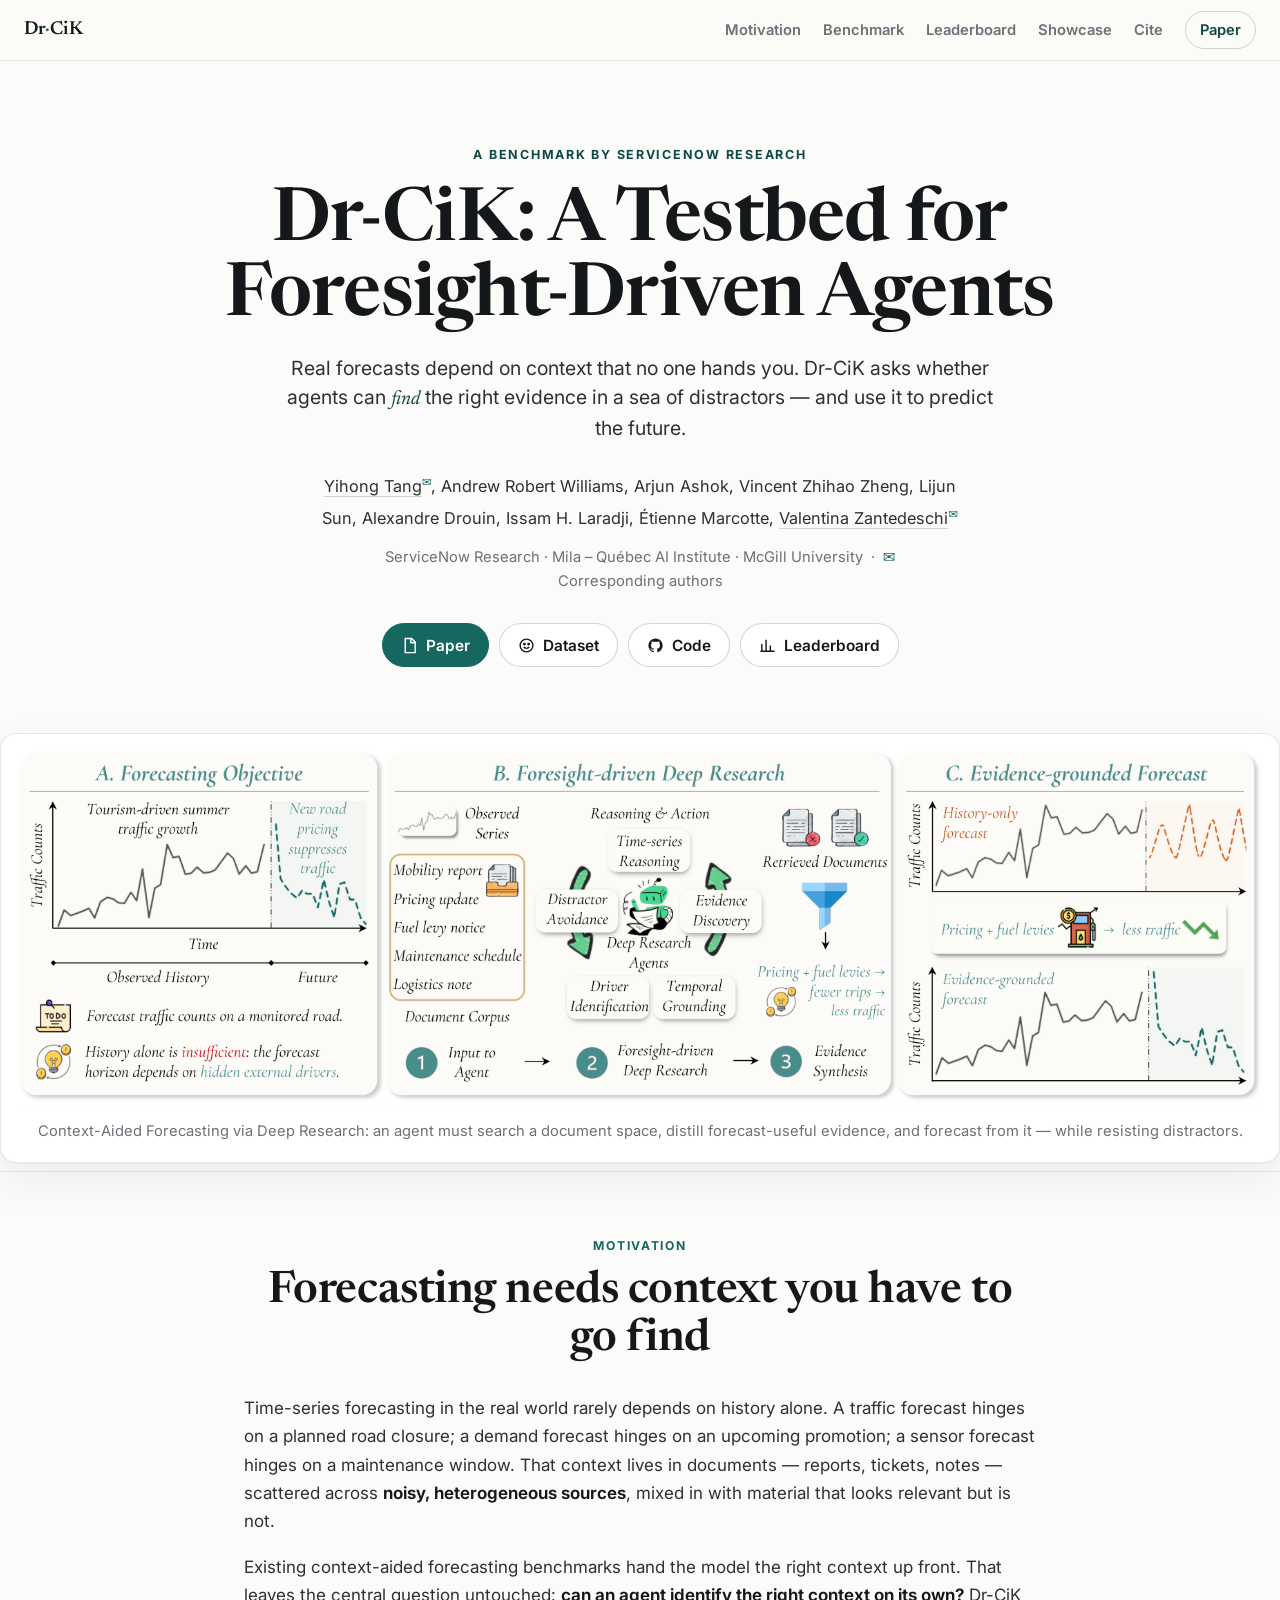
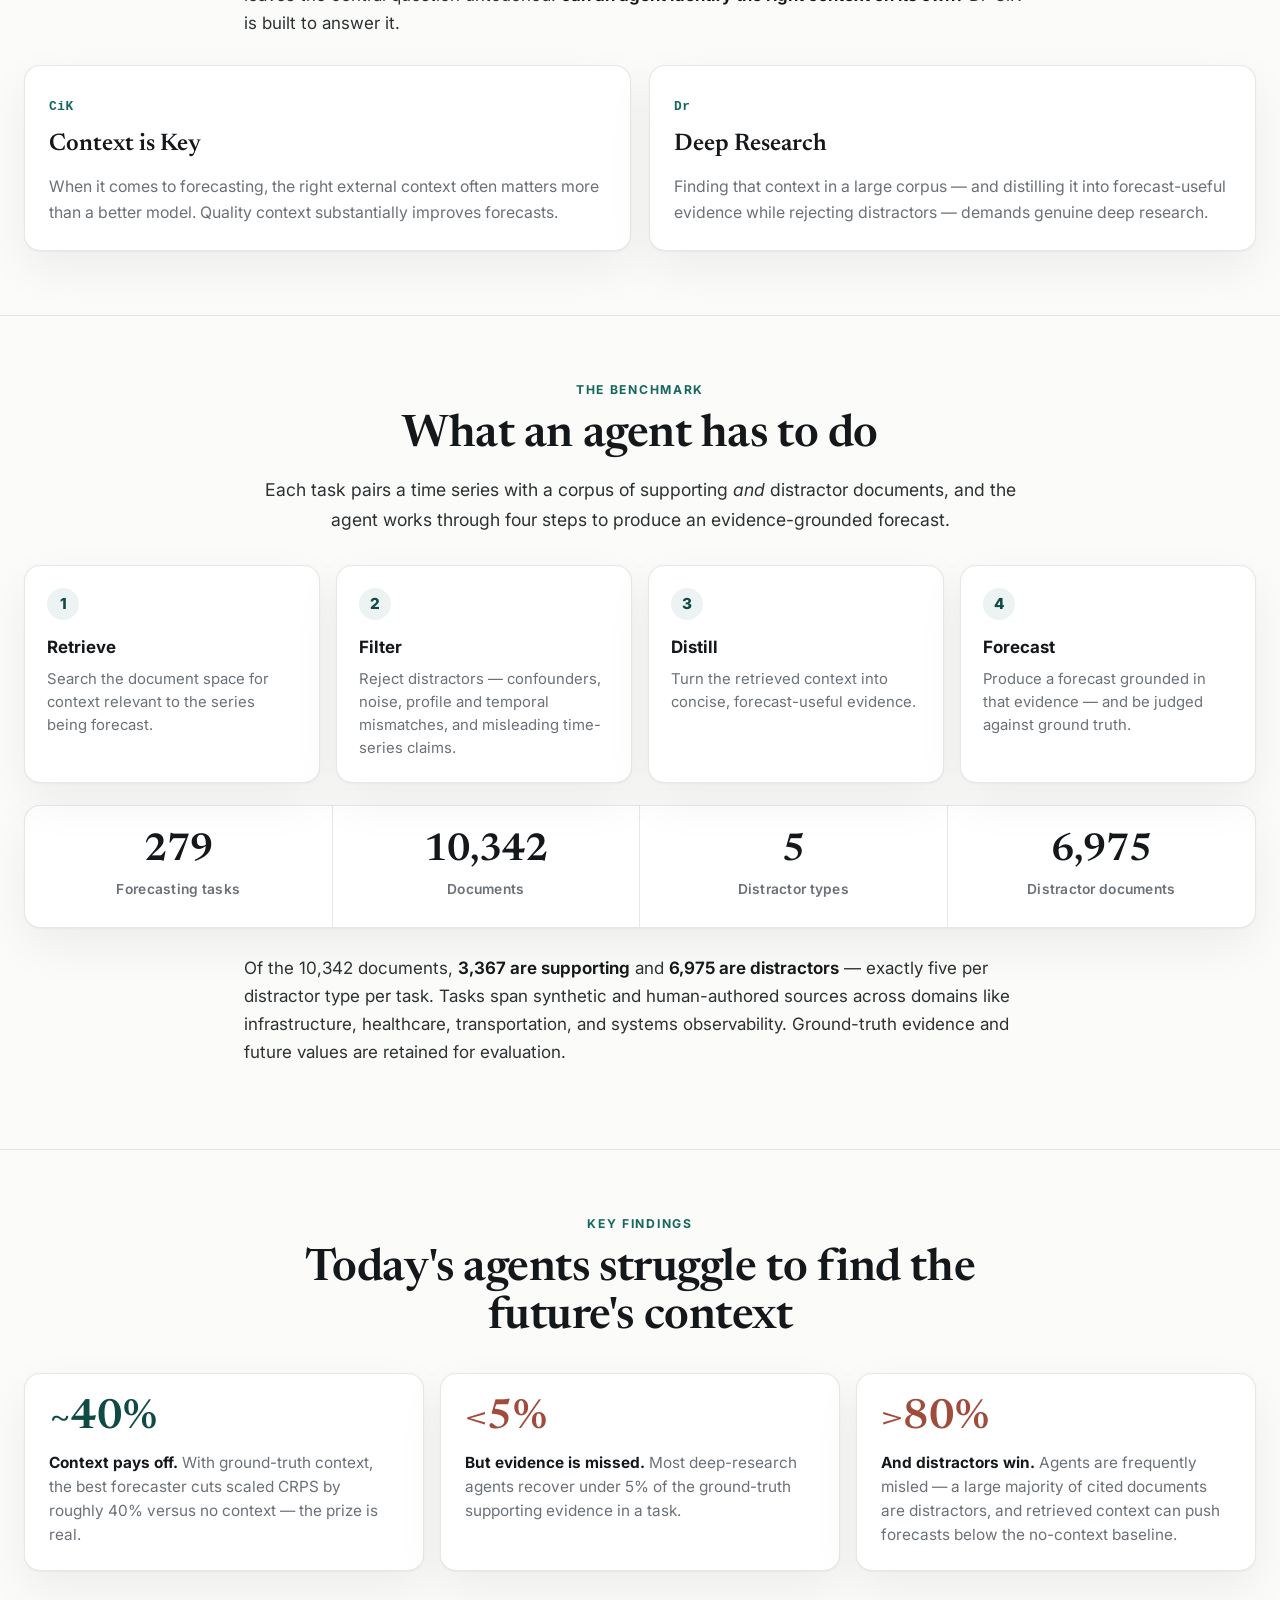
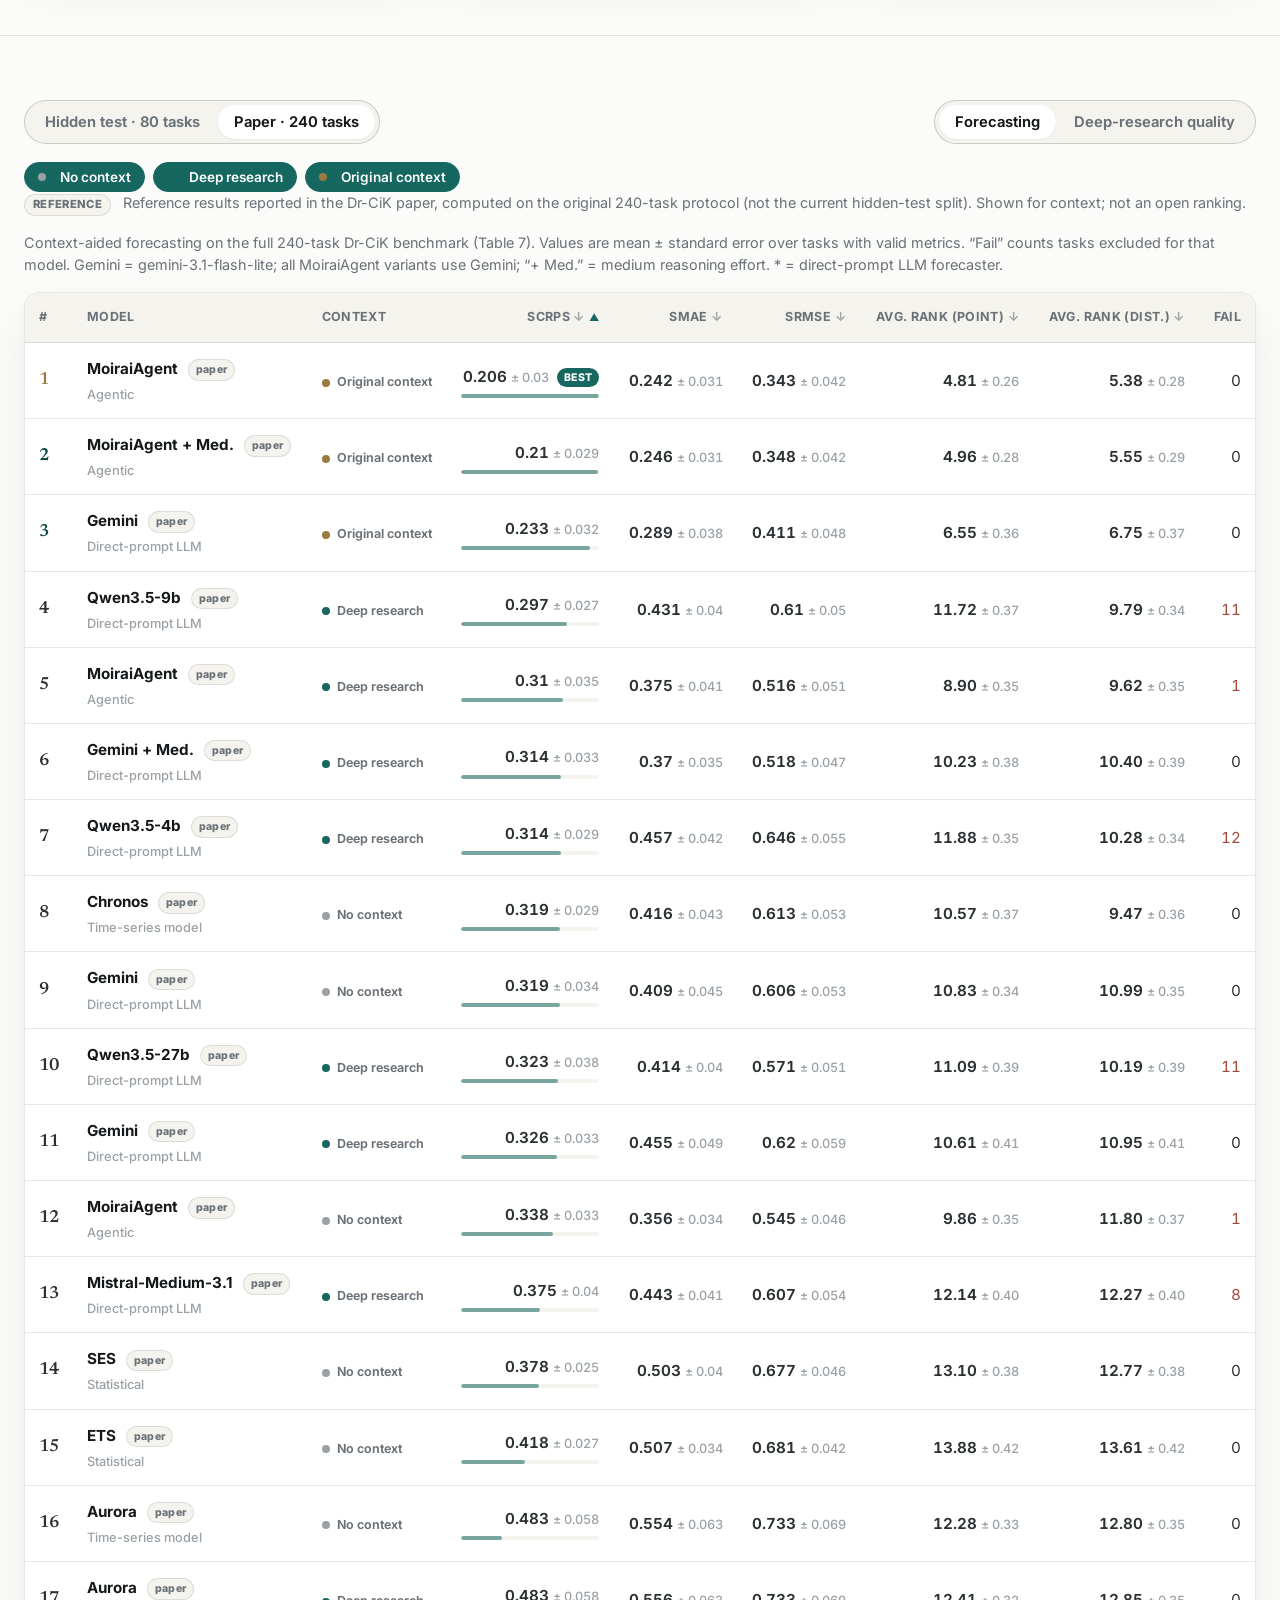
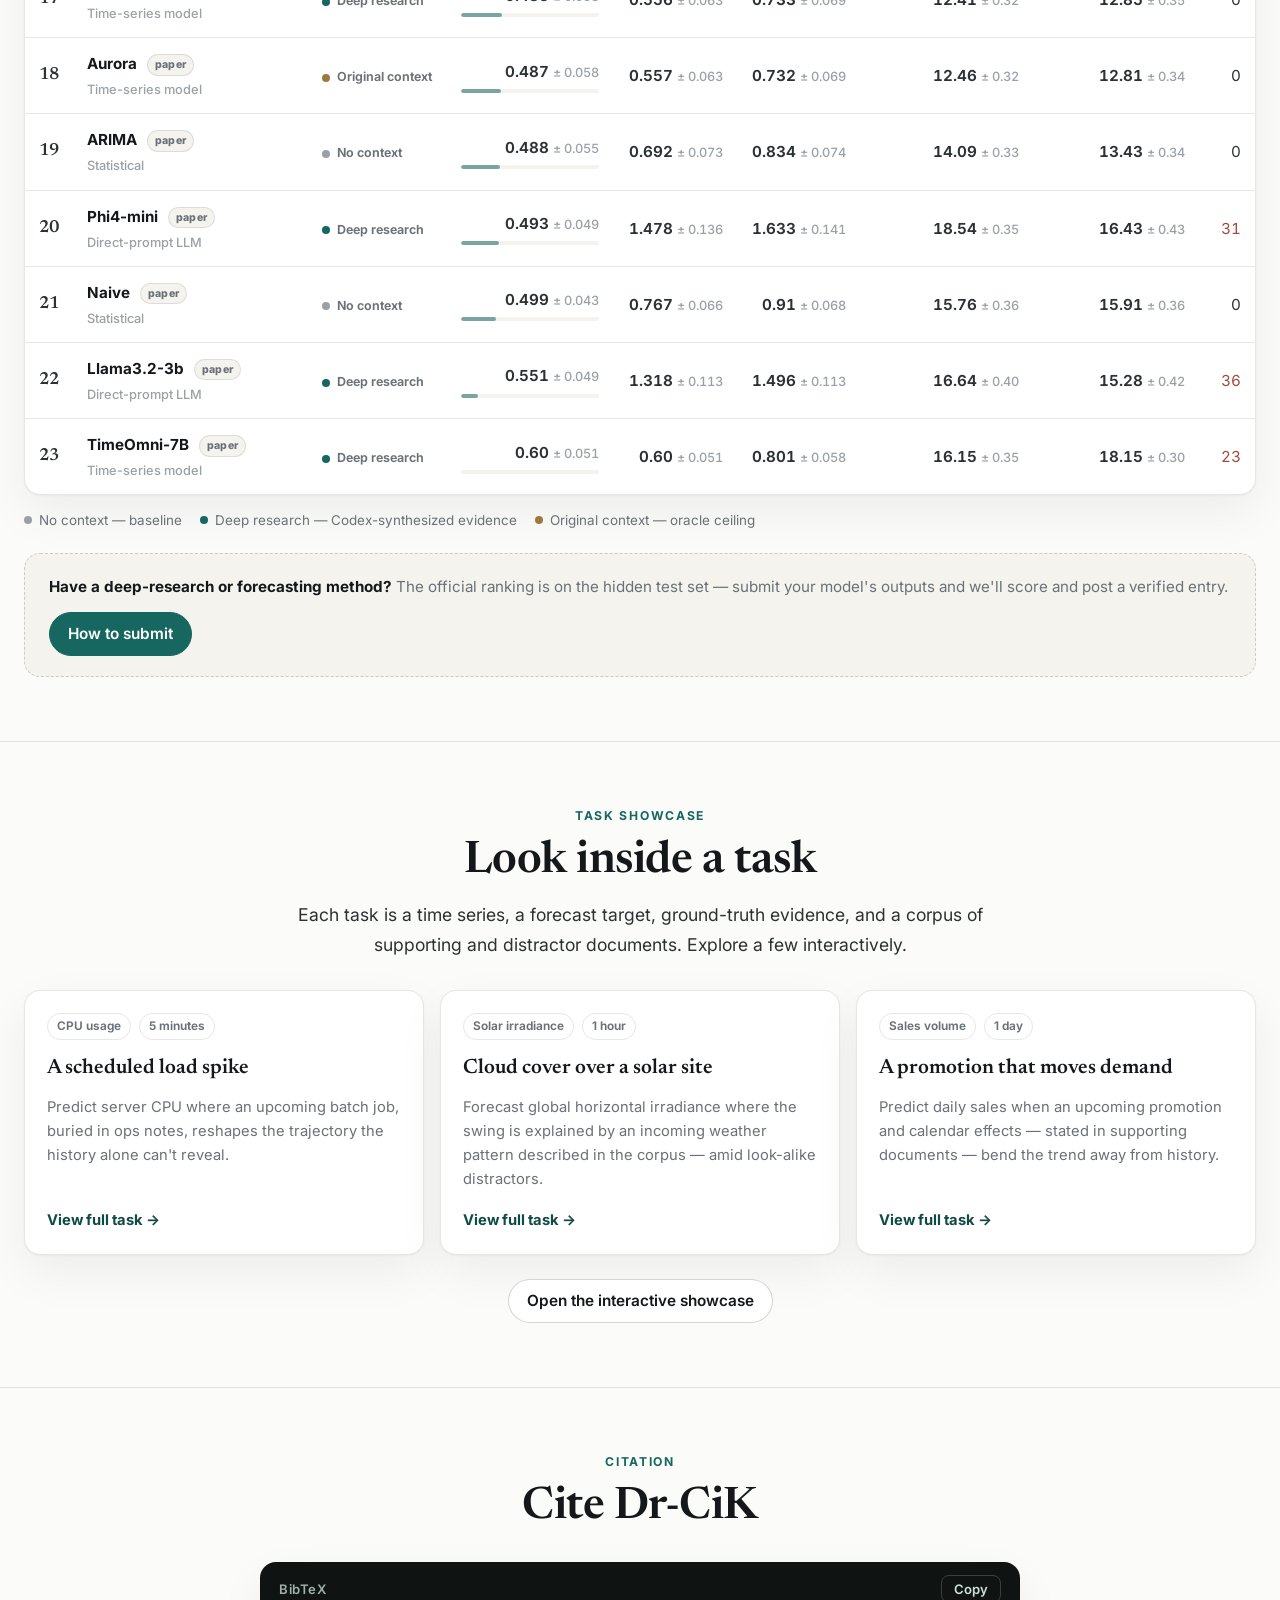
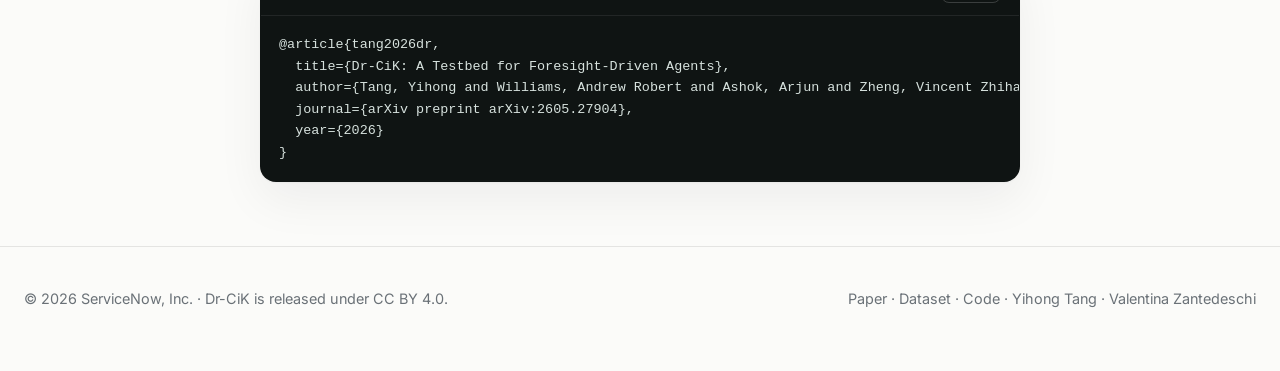
==== commit 99a8b4e7: "Project page: drop 4-hop reasoning-chain mention (internal setting) Co-Authored-By: Claude Opus 4.8 " ====
--- a/docs/index.html
+++ b/docs/index.html
@@ -142,8 +142,8 @@
           <h2>What an agent has to do</h2>
           <p class="lede">
             Each task pairs a time series with a corpus of supporting <em>and</em> distractor
-            documents. The agent works through four steps — every task is built on a 4-hop
-            reasoning chain.
+            documents, and the agent works through four steps to produce an evidence-grounded
+            forecast.
           </p>
         </div>
 
@@ -175,7 +175,7 @@
           <div class="stat"><div class="big">279</div><div class="lab">Forecasting tasks</div></div>
           <div class="stat"><div class="big">10,342</div><div class="lab">Documents</div></div>
           <div class="stat"><div class="big">5</div><div class="lab">Distractor types</div></div>
-          <div class="stat"><div class="big">4</div><div class="lab">Reasoning hops</div></div>
+          <div class="stat"><div class="big">6,975</div><div class="lab">Distractor documents</div></div>
         </div>
 
         <div class="prose" style="margin-top: 26px;">
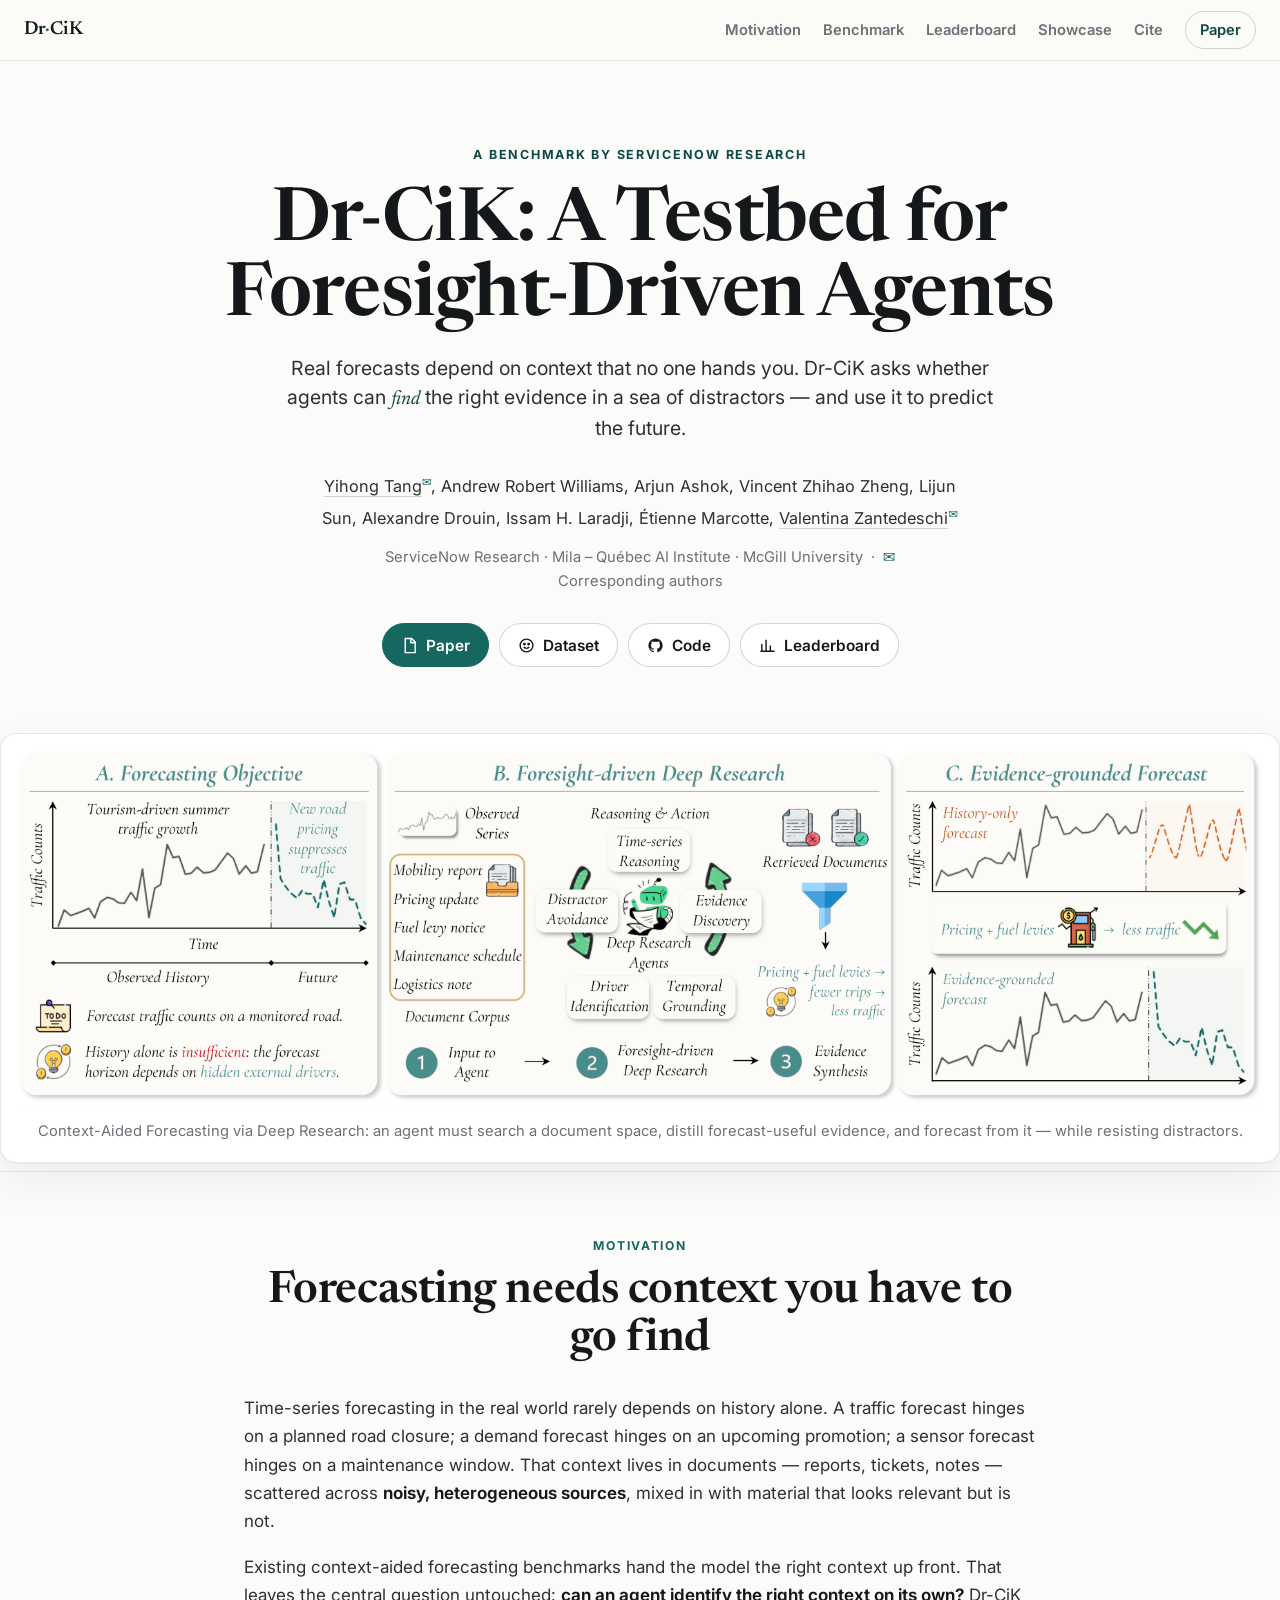
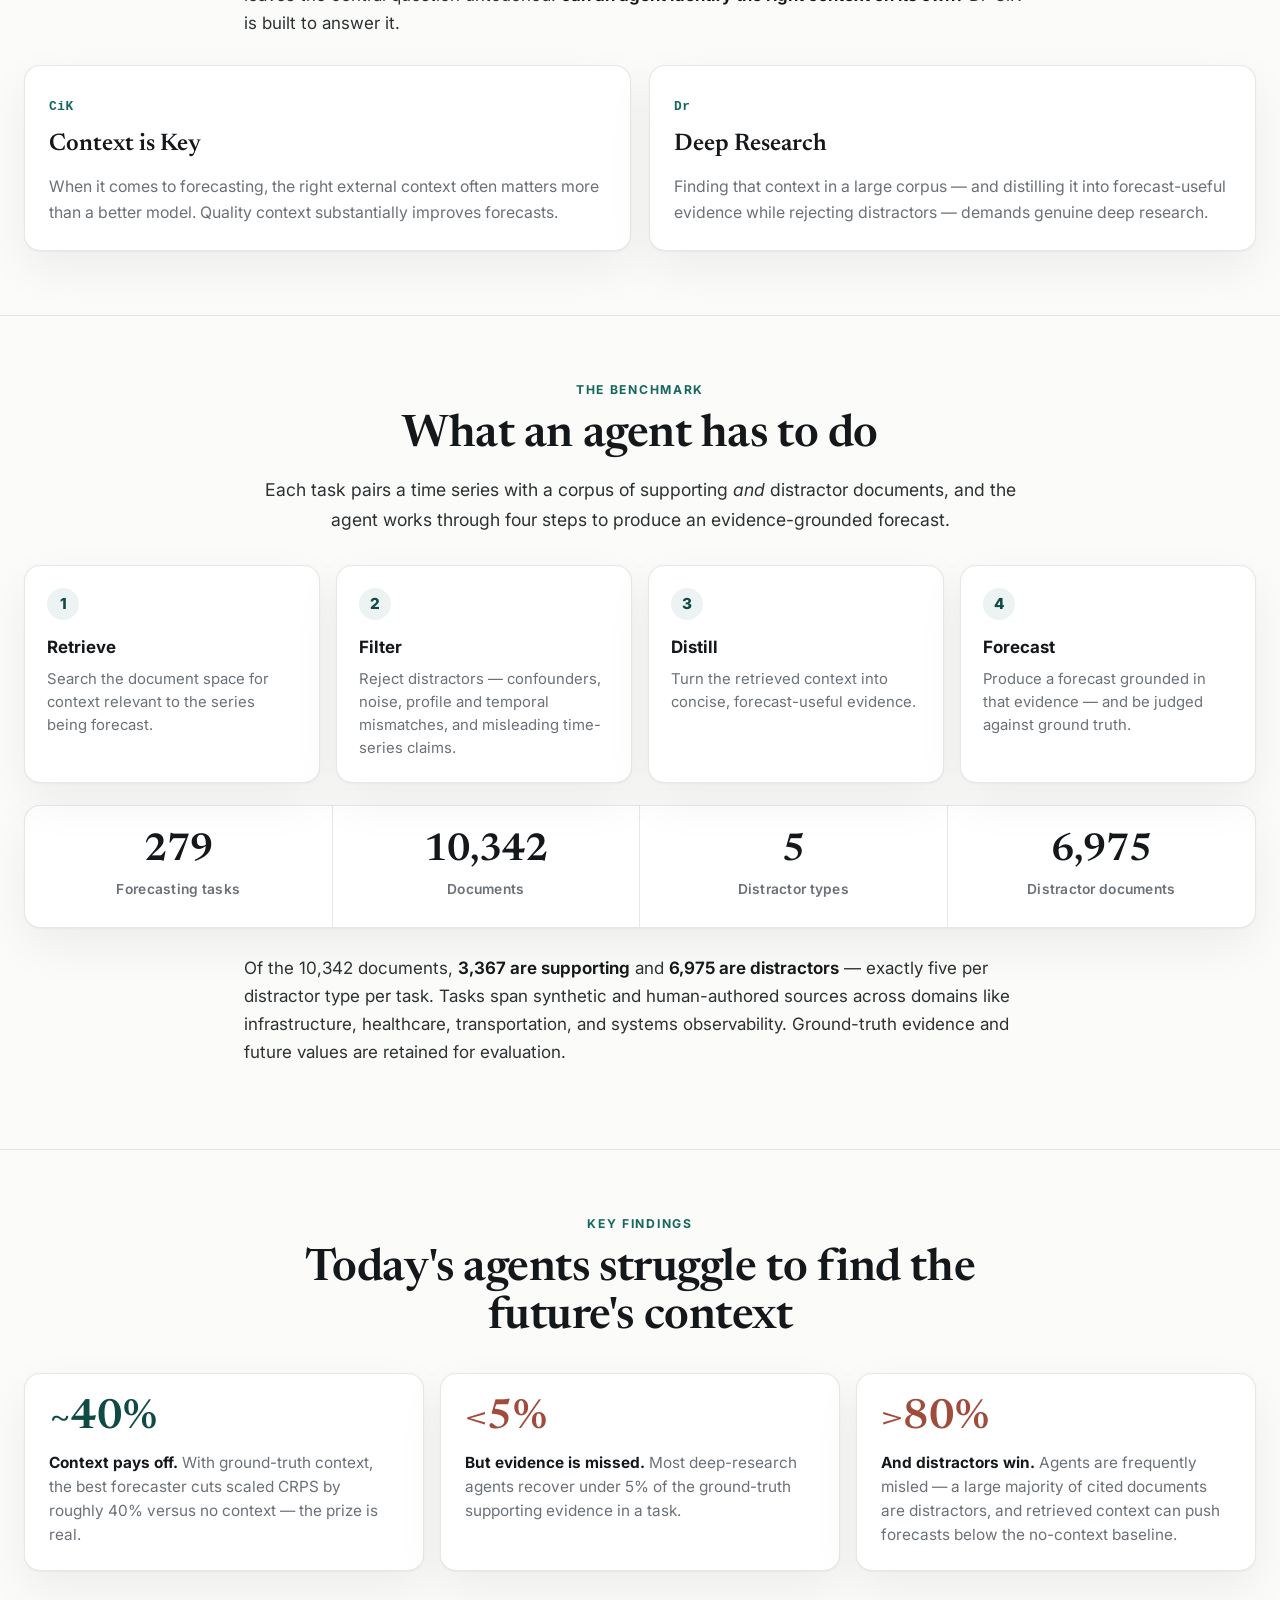
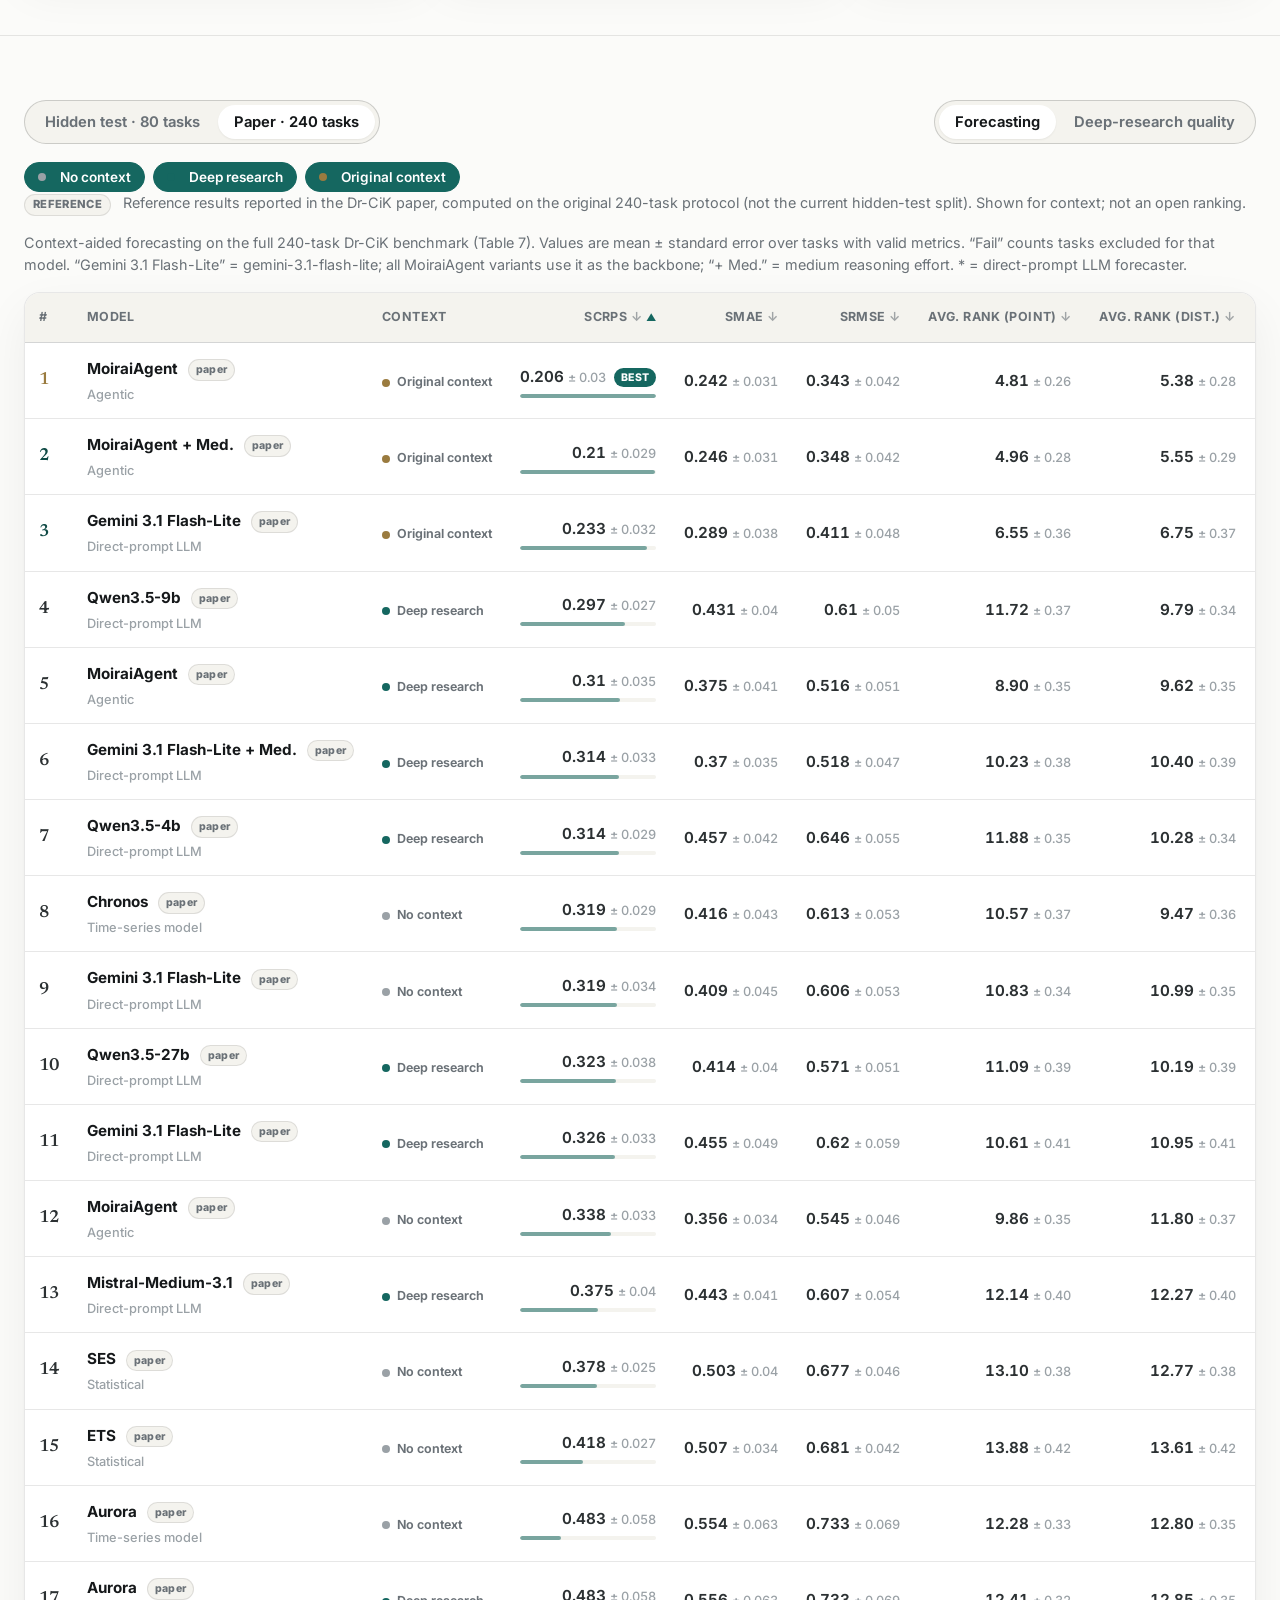
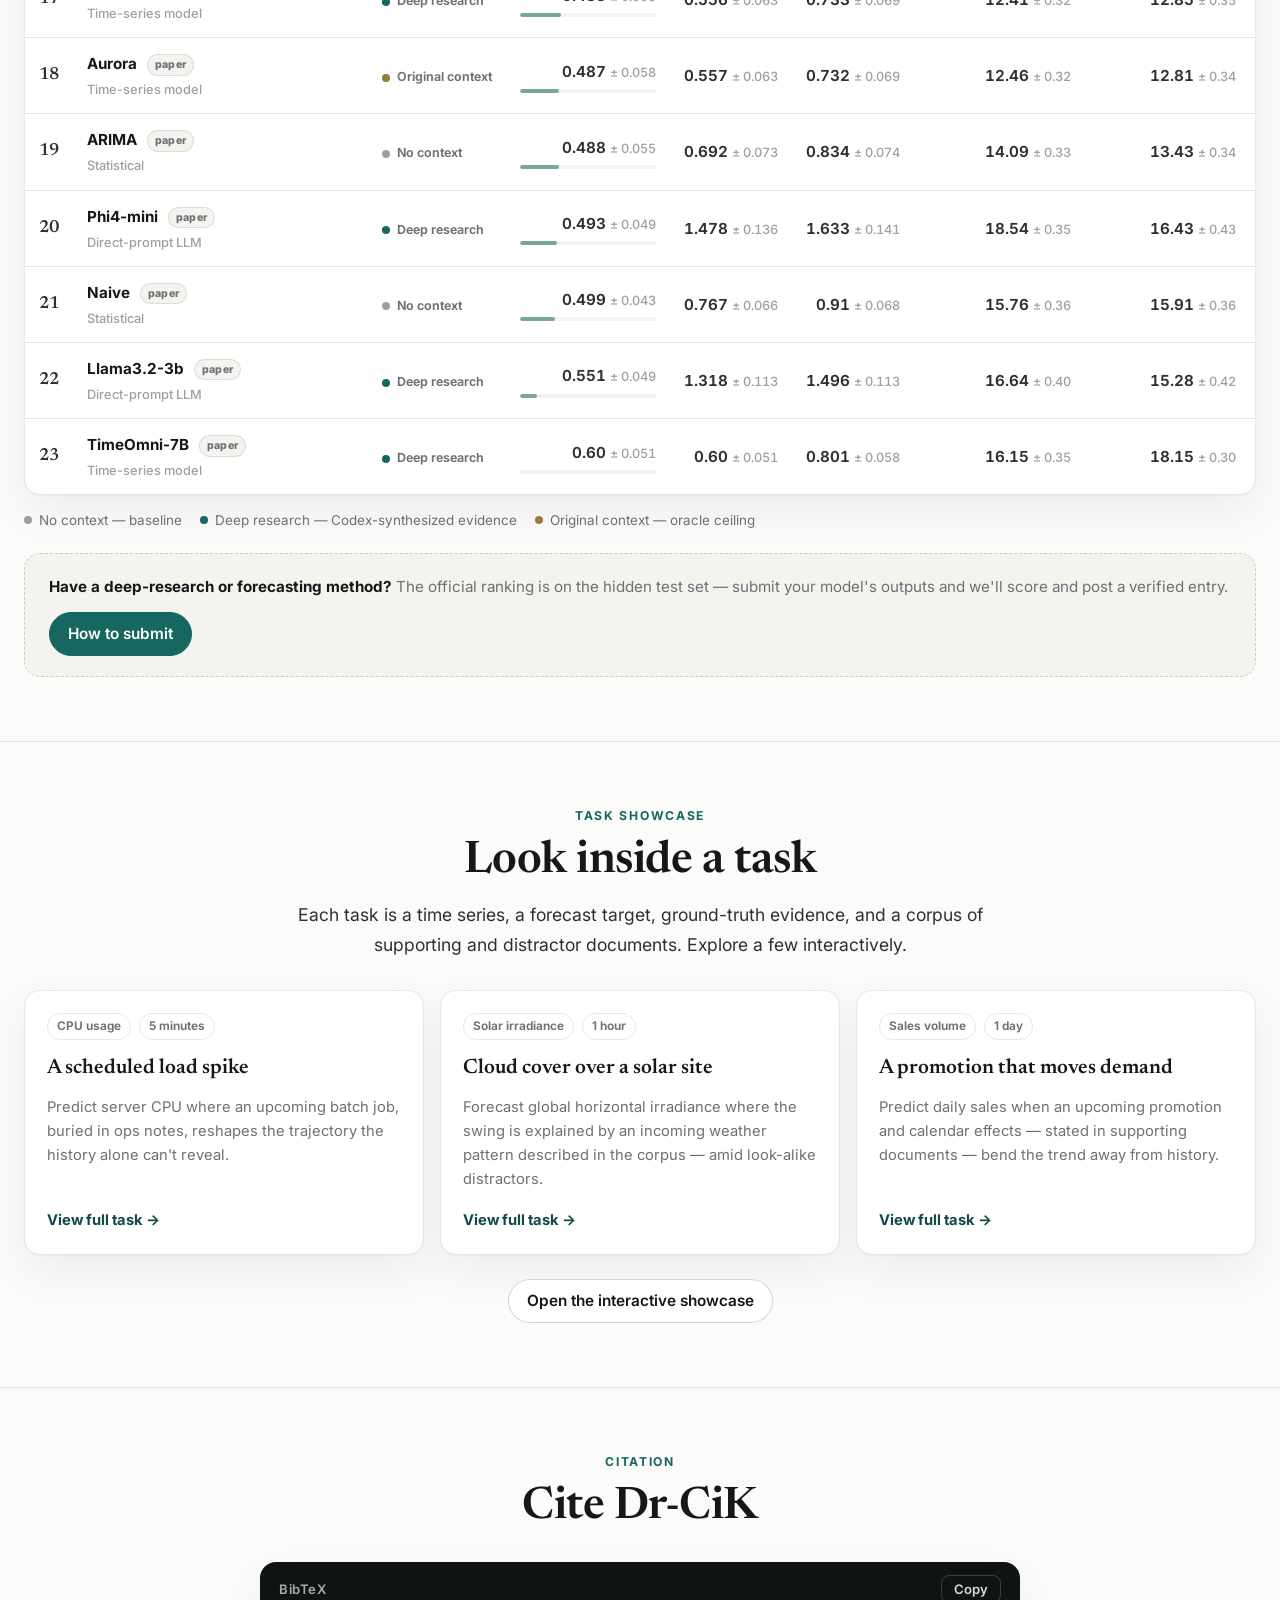
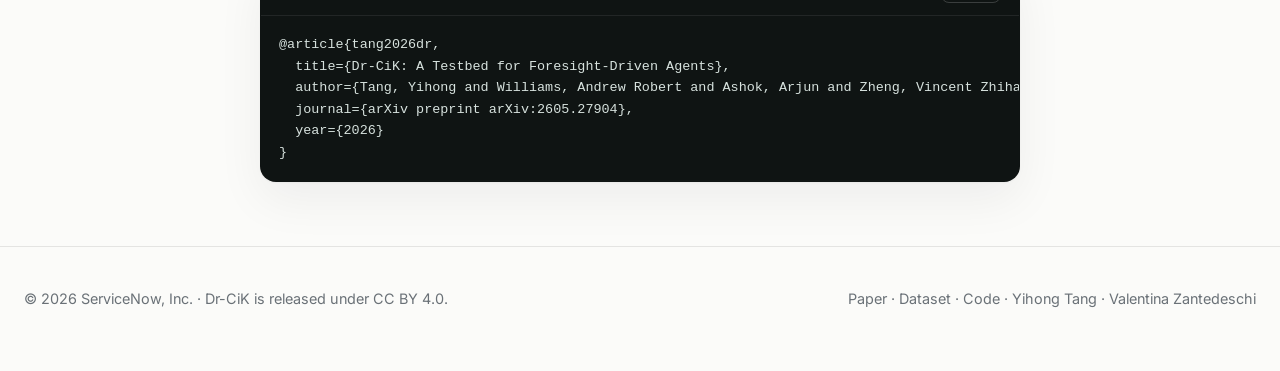
==== commit 9ccb0c98: "Leaderboard: name the LLM explicitly (Gemini -> Gemini 3.1 Flash-Lite); cache v=9 Co-Authored-By: Cl" ====
--- a/docs/index.html
+++ b/docs/index.html
@@ -20,7 +20,7 @@
       href="https://fonts.googleapis.com/css2?family=Inter:wght@400;500;600;700;800&family=Newsreader:ital,opsz,wght@0,6..72,400;0,6..72,500;0,6..72,600;1,6..72,400;1,6..72,500&display=swap"
       rel="stylesheet"
     />
-    <link rel="stylesheet" href="static/css/project.css?v=8" />
+    <link rel="stylesheet" href="static/css/project.css?v=9" />
   </head>
   <body>
     <!-- ===== top nav ===== -->
@@ -302,8 +302,8 @@
       </div>
     </footer>
 
-    <script src="static/data/leaderboard.js?v=8"></script>
-    <script src="static/js/leaderboard.js?v=8"></script>
+    <script src="static/data/leaderboard.js?v=9"></script>
+    <script src="static/js/leaderboard.js?v=9"></script>
     <script>
       // copy citation
       (function () {
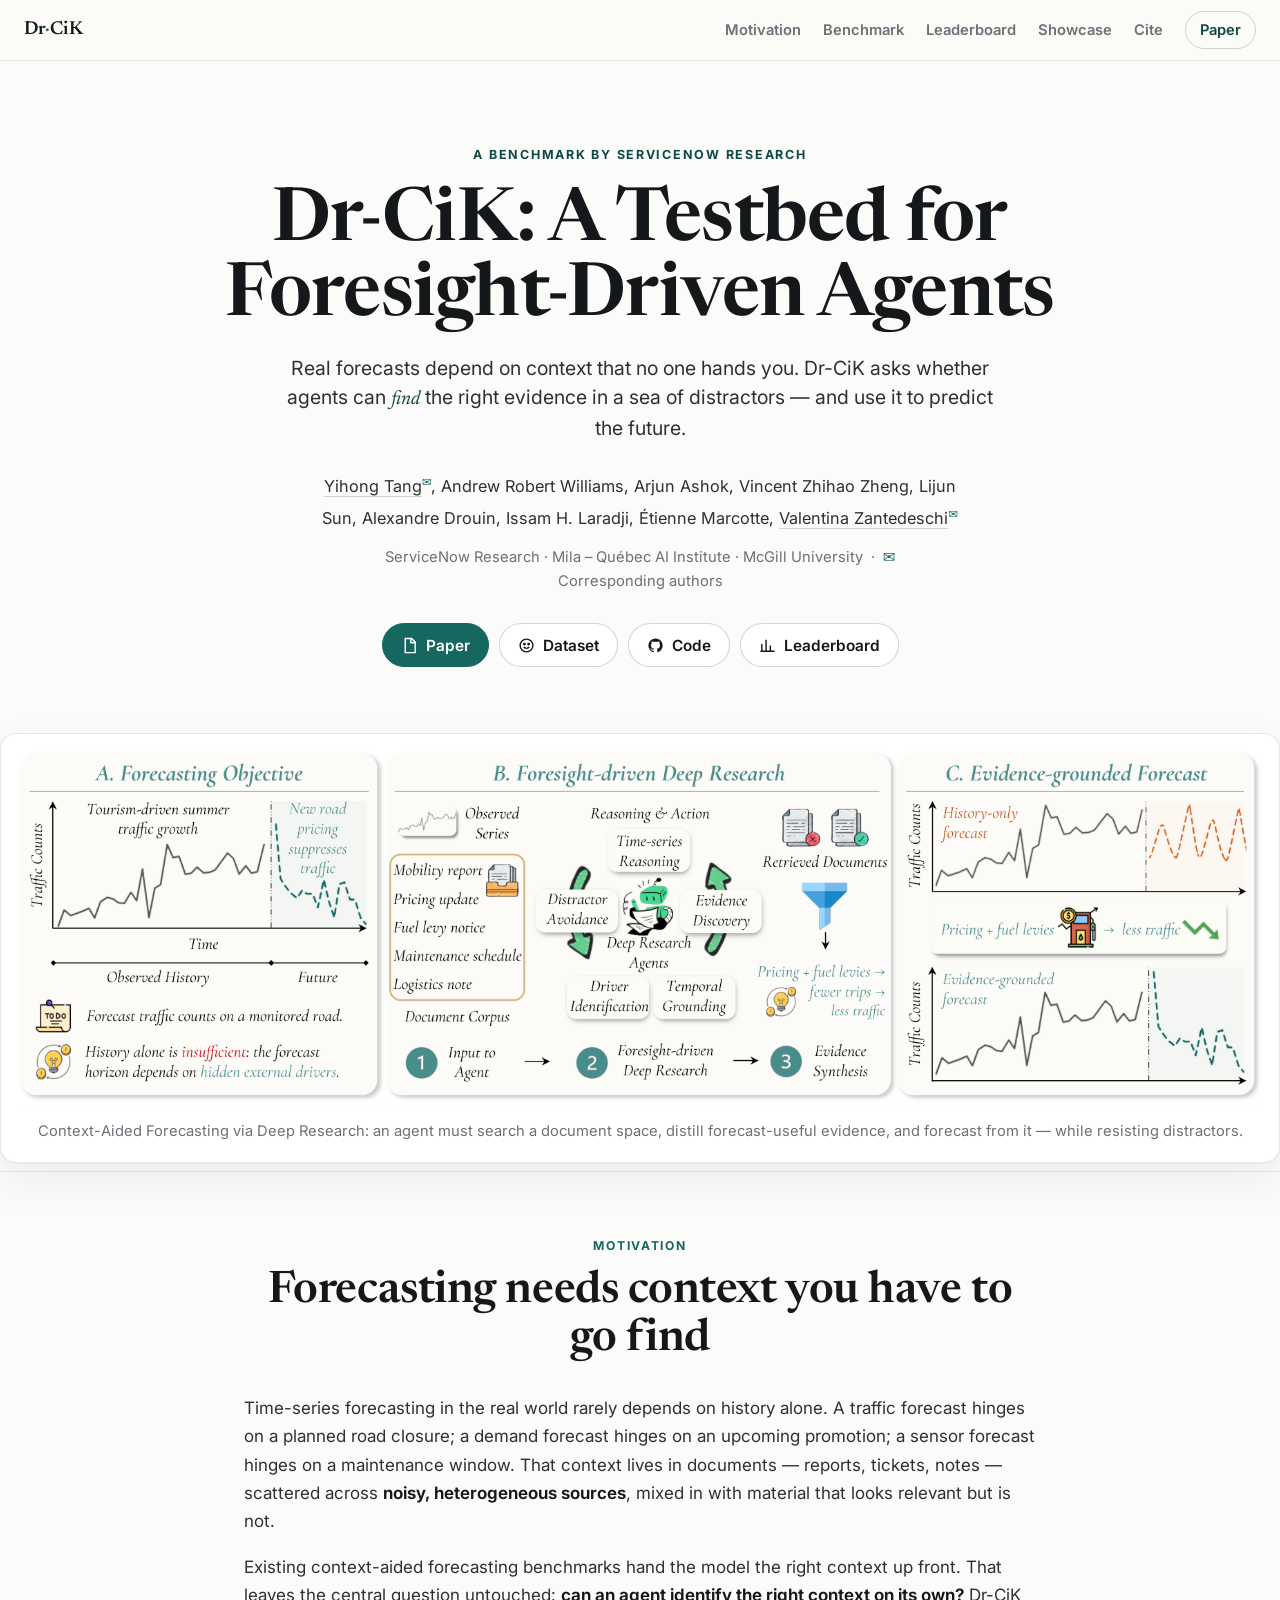
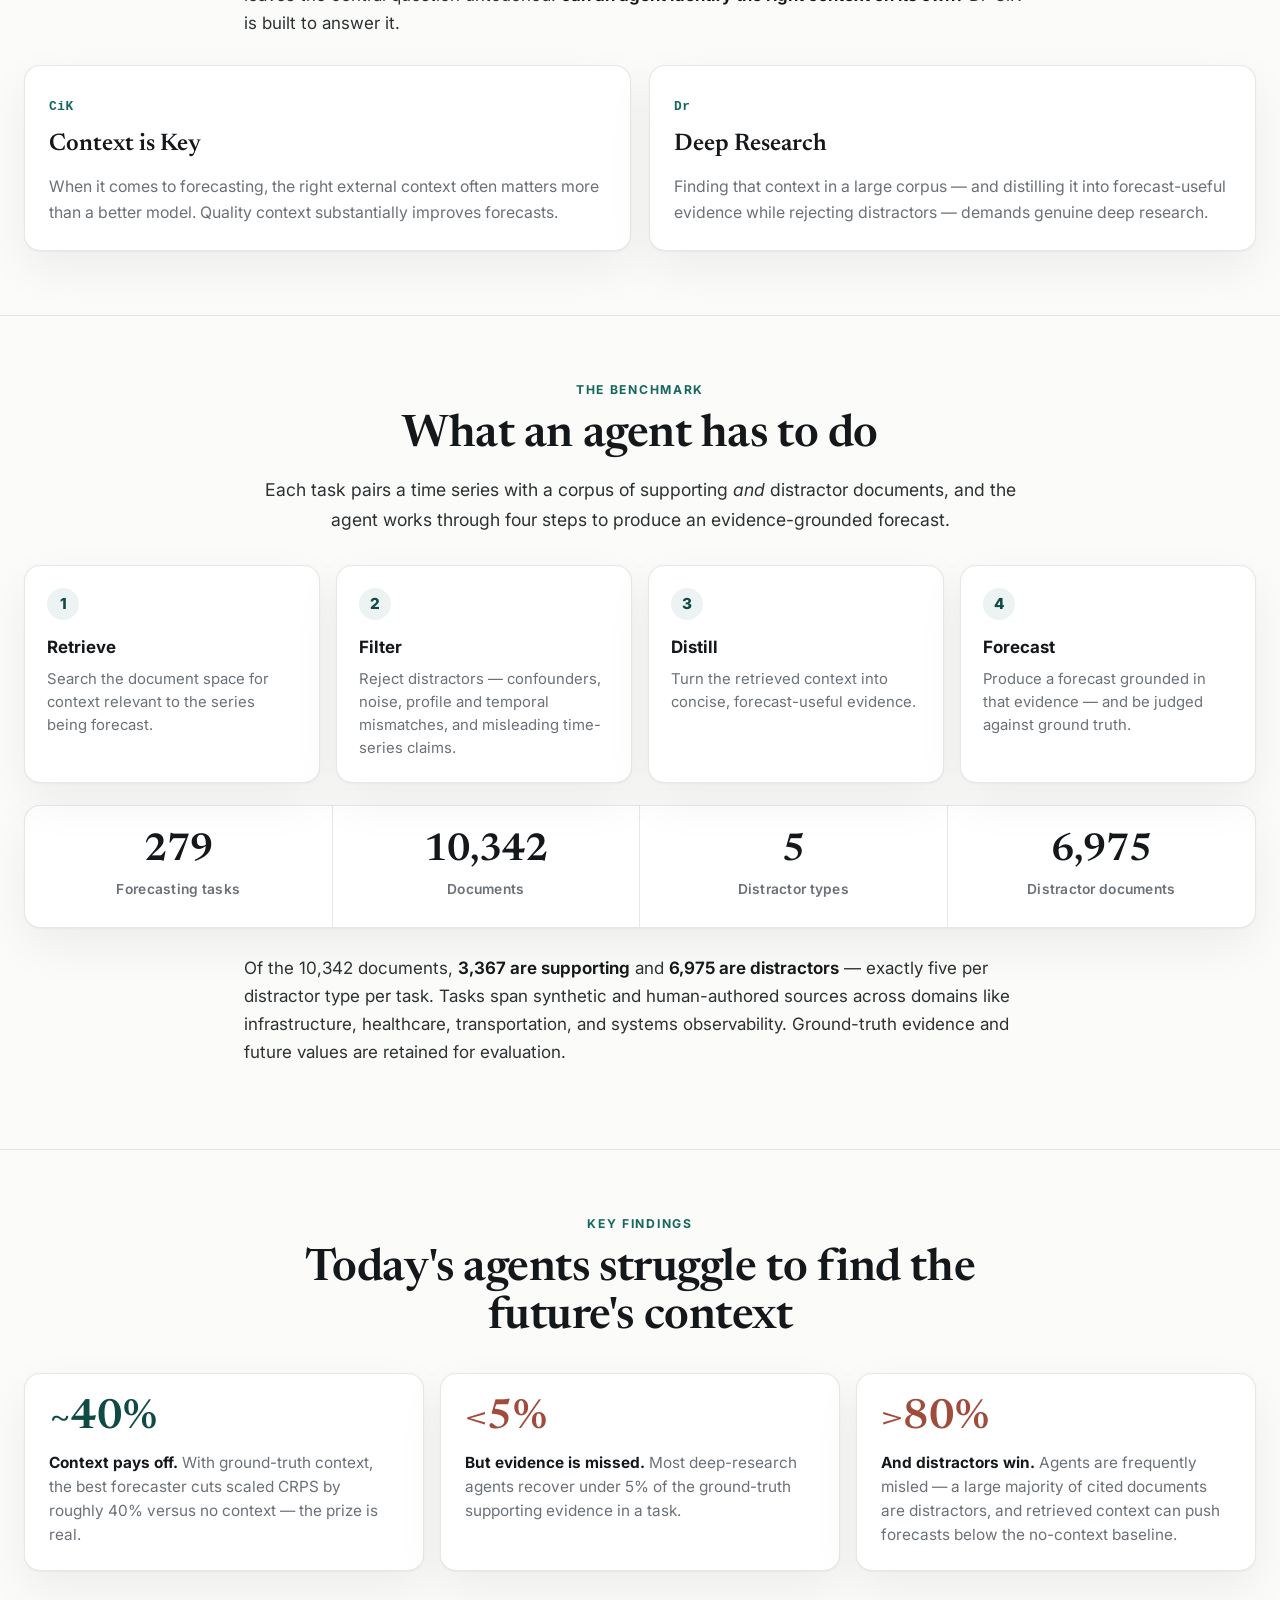
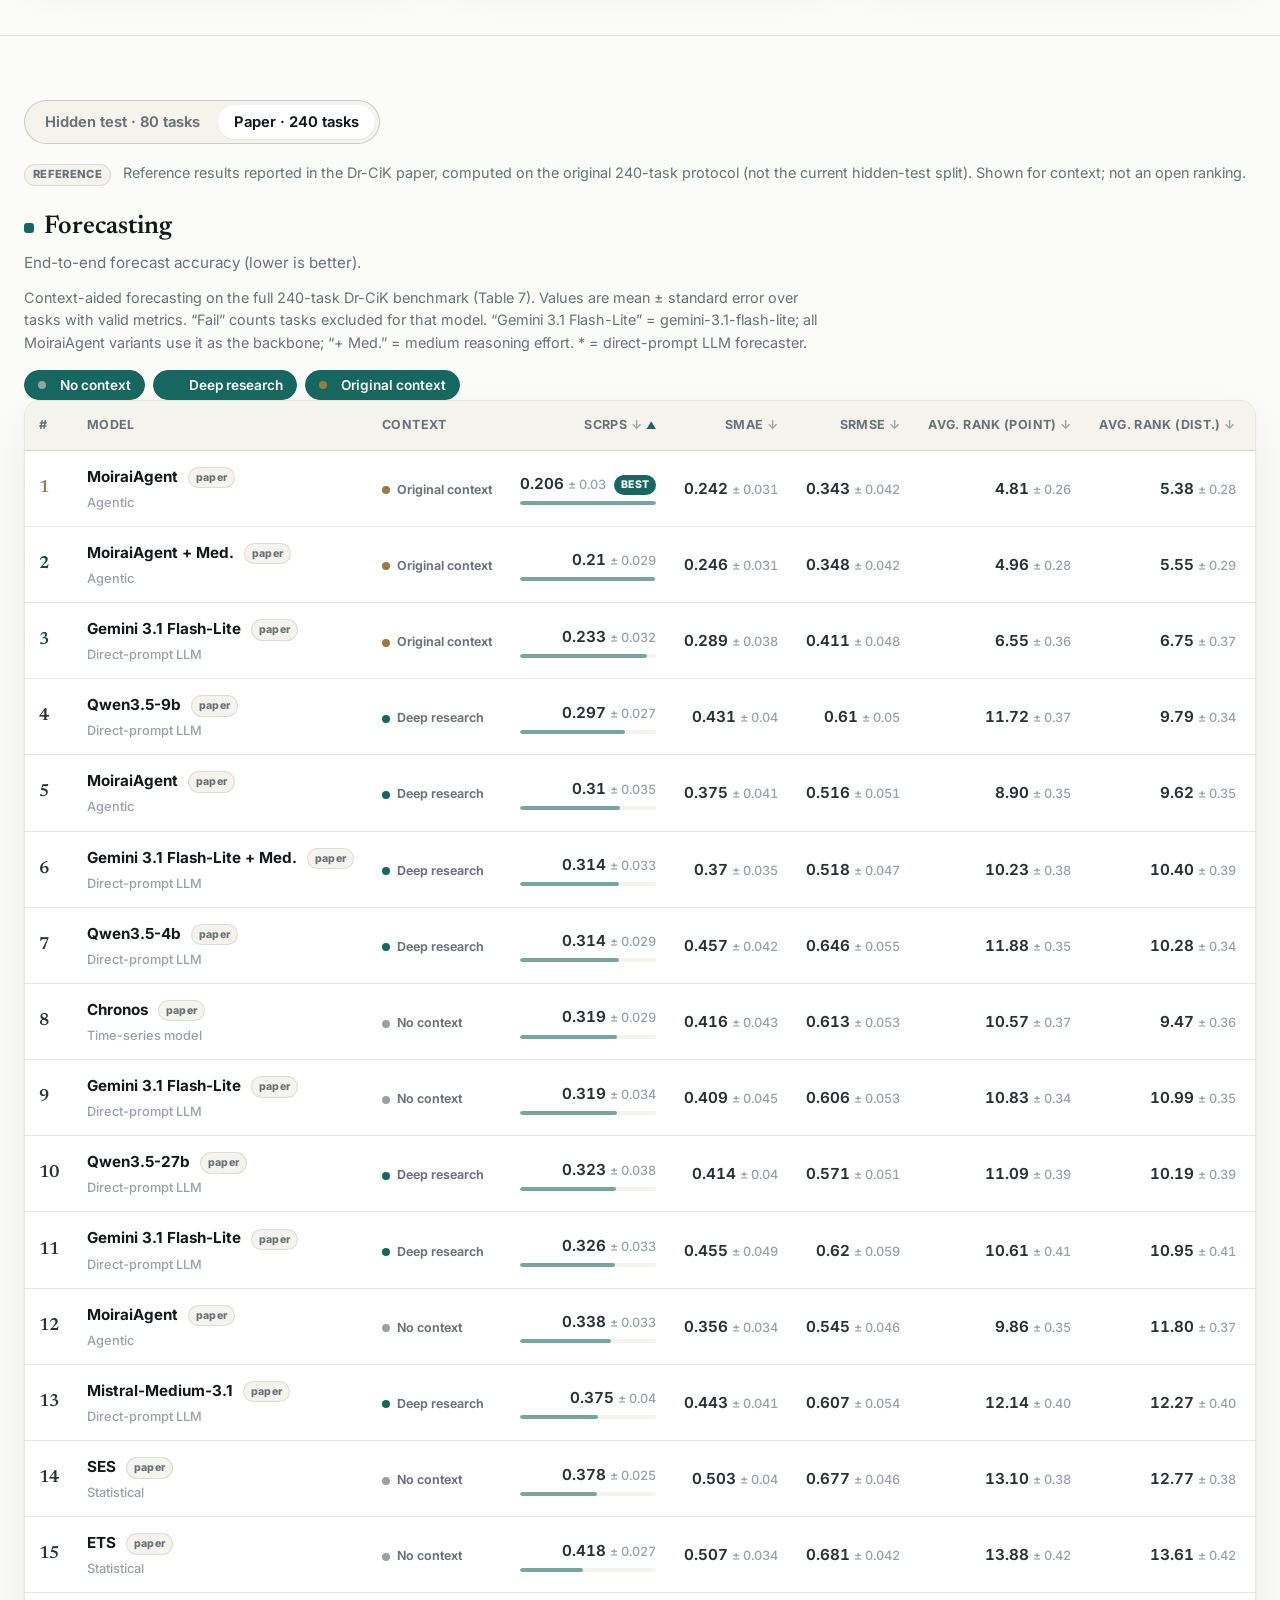
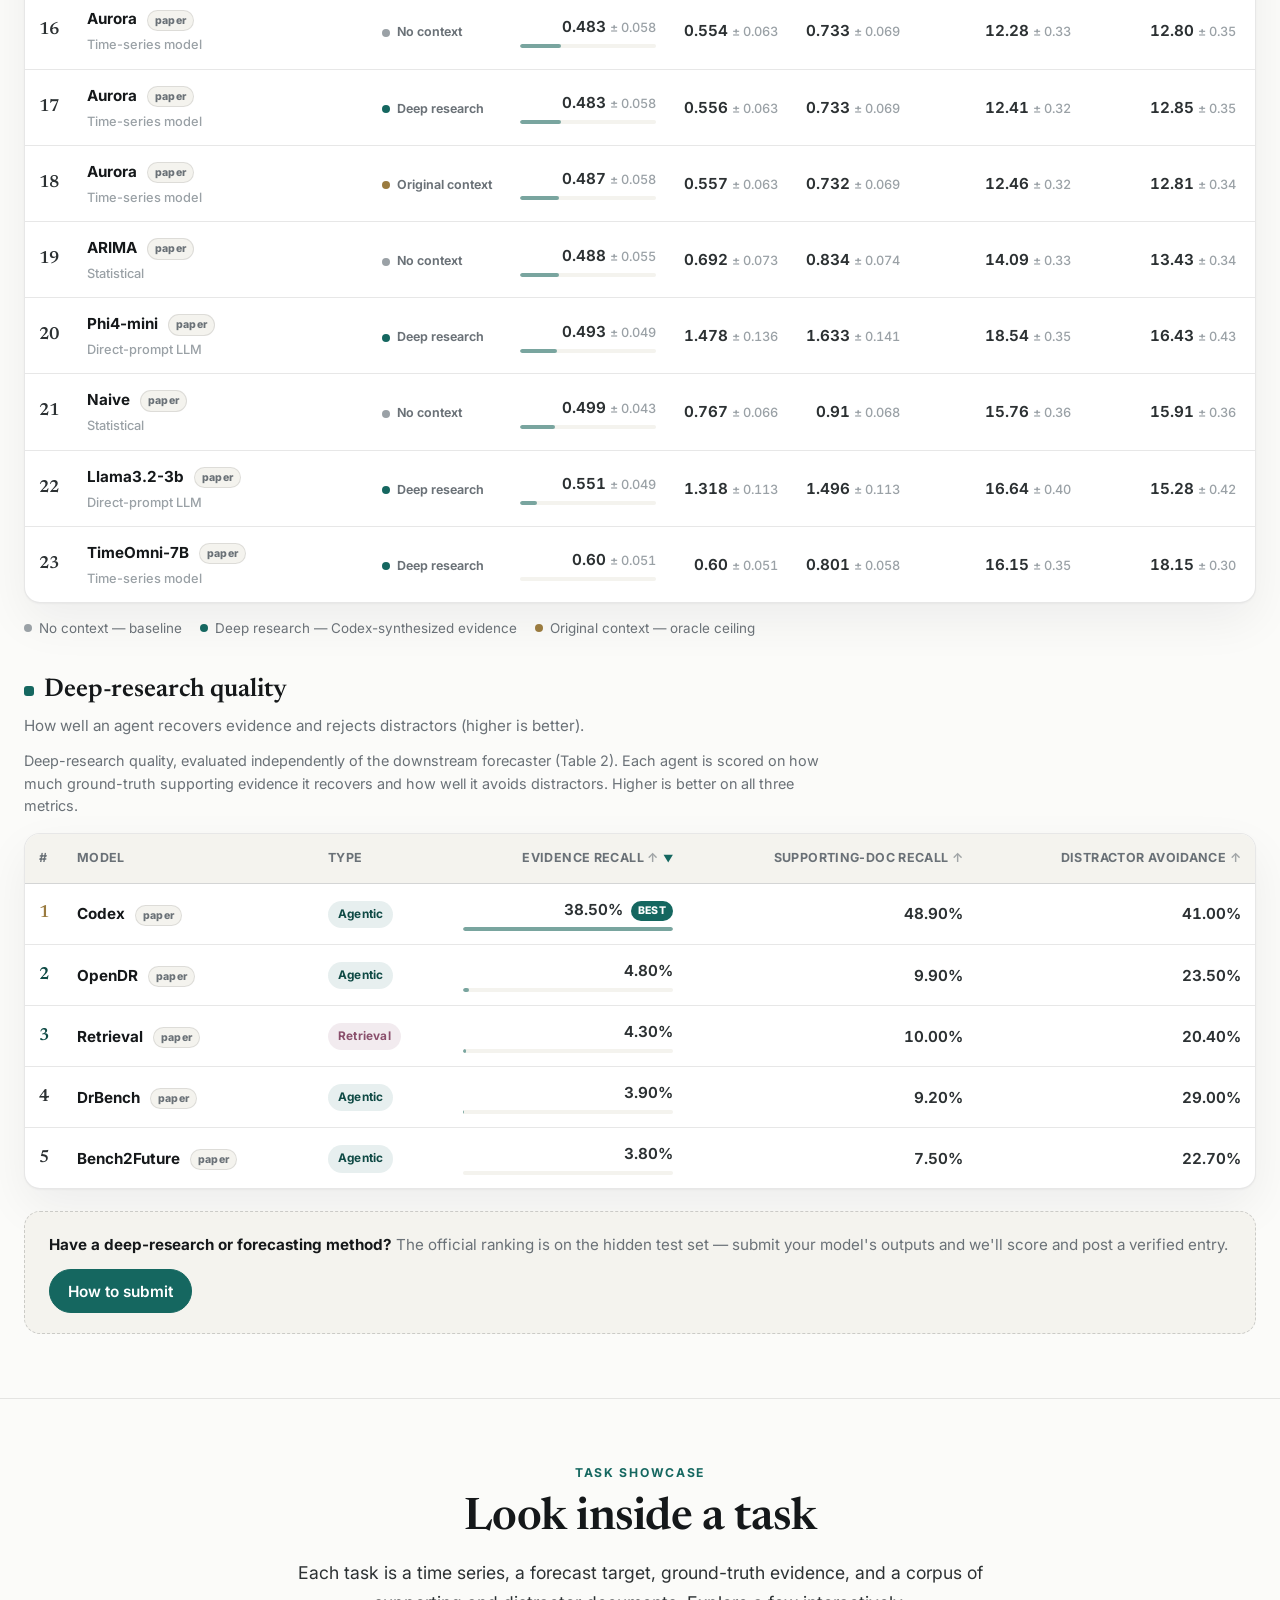
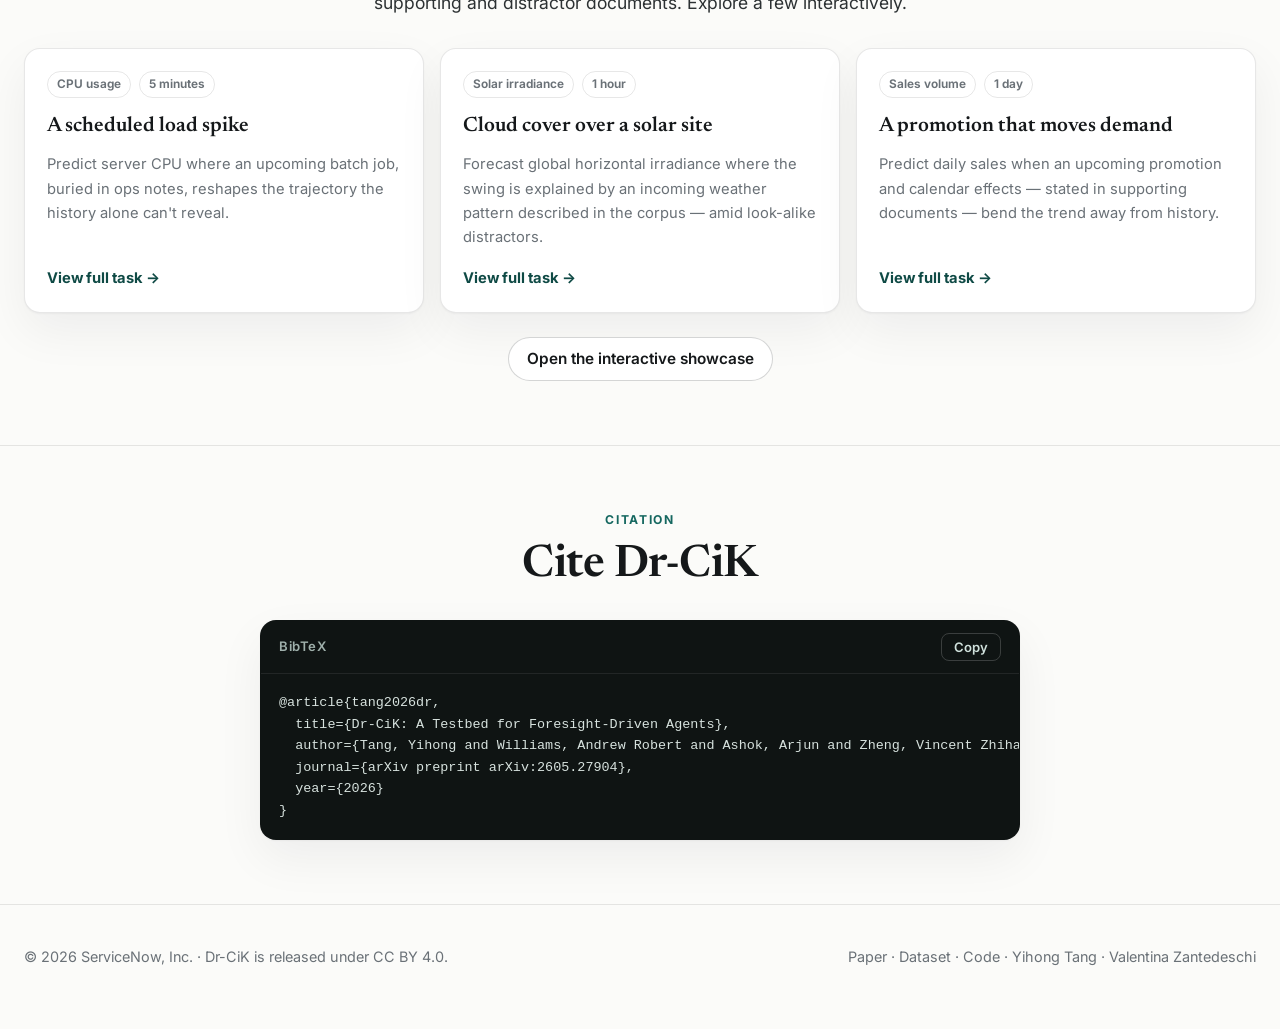
==== commit 8576fb18: "Project page: show both leaderboards (forecasting + deep-research) stacked, shared protocol toggle; " ====
--- a/docs/index.html
+++ b/docs/index.html
@@ -20,7 +20,7 @@
       href="https://fonts.googleapis.com/css2?family=Inter:wght@400;500;600;700;800&family=Newsreader:ital,opsz,wght@0,6..72,400;0,6..72,500;0,6..72,600;1,6..72,400;1,6..72,500&display=swap"
       rel="stylesheet"
     />
-    <link rel="stylesheet" href="static/css/project.css?v=9" />
+    <link rel="stylesheet" href="static/css/project.css?v=10" />
   </head>
   <body>
     <!-- ===== top nav ===== -->
@@ -221,9 +221,10 @@
           <span class="section-kicker">Leaderboard</span>
           <h2>Results</h2>
           <p class="lede">
+            Two leaderboards — <strong>forecasting</strong> and <strong>deep-research quality</strong>.
             The official ranking is on the <strong>hidden test set</strong> (80 tasks, labels withheld,
-            scored by us). The paper's 240-task results are kept as reference. Toggle protocol and
-            track, and sort any column.
+            scored by us); the paper's 240-task results are kept as reference. Switch protocol and sort
+            any column.
           </p>
         </div>
         <div id="leaderboard"></div>
@@ -302,8 +303,8 @@
       </div>
     </footer>
 
-    <script src="static/data/leaderboard.js?v=9"></script>
-    <script src="static/js/leaderboard.js?v=9"></script>
+    <script src="static/data/leaderboard.js?v=10"></script>
+    <script src="static/js/leaderboard.js?v=10"></script>
     <script>
       // copy citation
       (function () {
--- a/docs/static/css/project.css
+++ b/docs/static/css/project.css
@@ -372,3 +372,17 @@
   background: var(--surface); padding: 36px 28px; text-align: center;
 }
 .lb-empty p { margin: 0 auto 16px; max-width: 56ch; color: var(--muted); }
+
+/* two stacked track leaderboards */
+.lb-track { margin-top: 30px; }
+.lb-track:first-of-type { margin-top: 20px; }
+.lb-track-head { margin-bottom: 12px; }
+.lb-track-title {
+  font-family: var(--serif); font-size: 1.6rem; font-weight: 600; margin: 0 0 2px;
+  display: flex; align-items: baseline; gap: 10px;
+}
+.lb-track-title::before {
+  content: ""; width: 10px; height: 10px; border-radius: 3px; background: var(--accent);
+  display: inline-block;
+}
+.lb-track-blurb { margin: 0; color: var(--muted); font-size: 0.95rem; }
